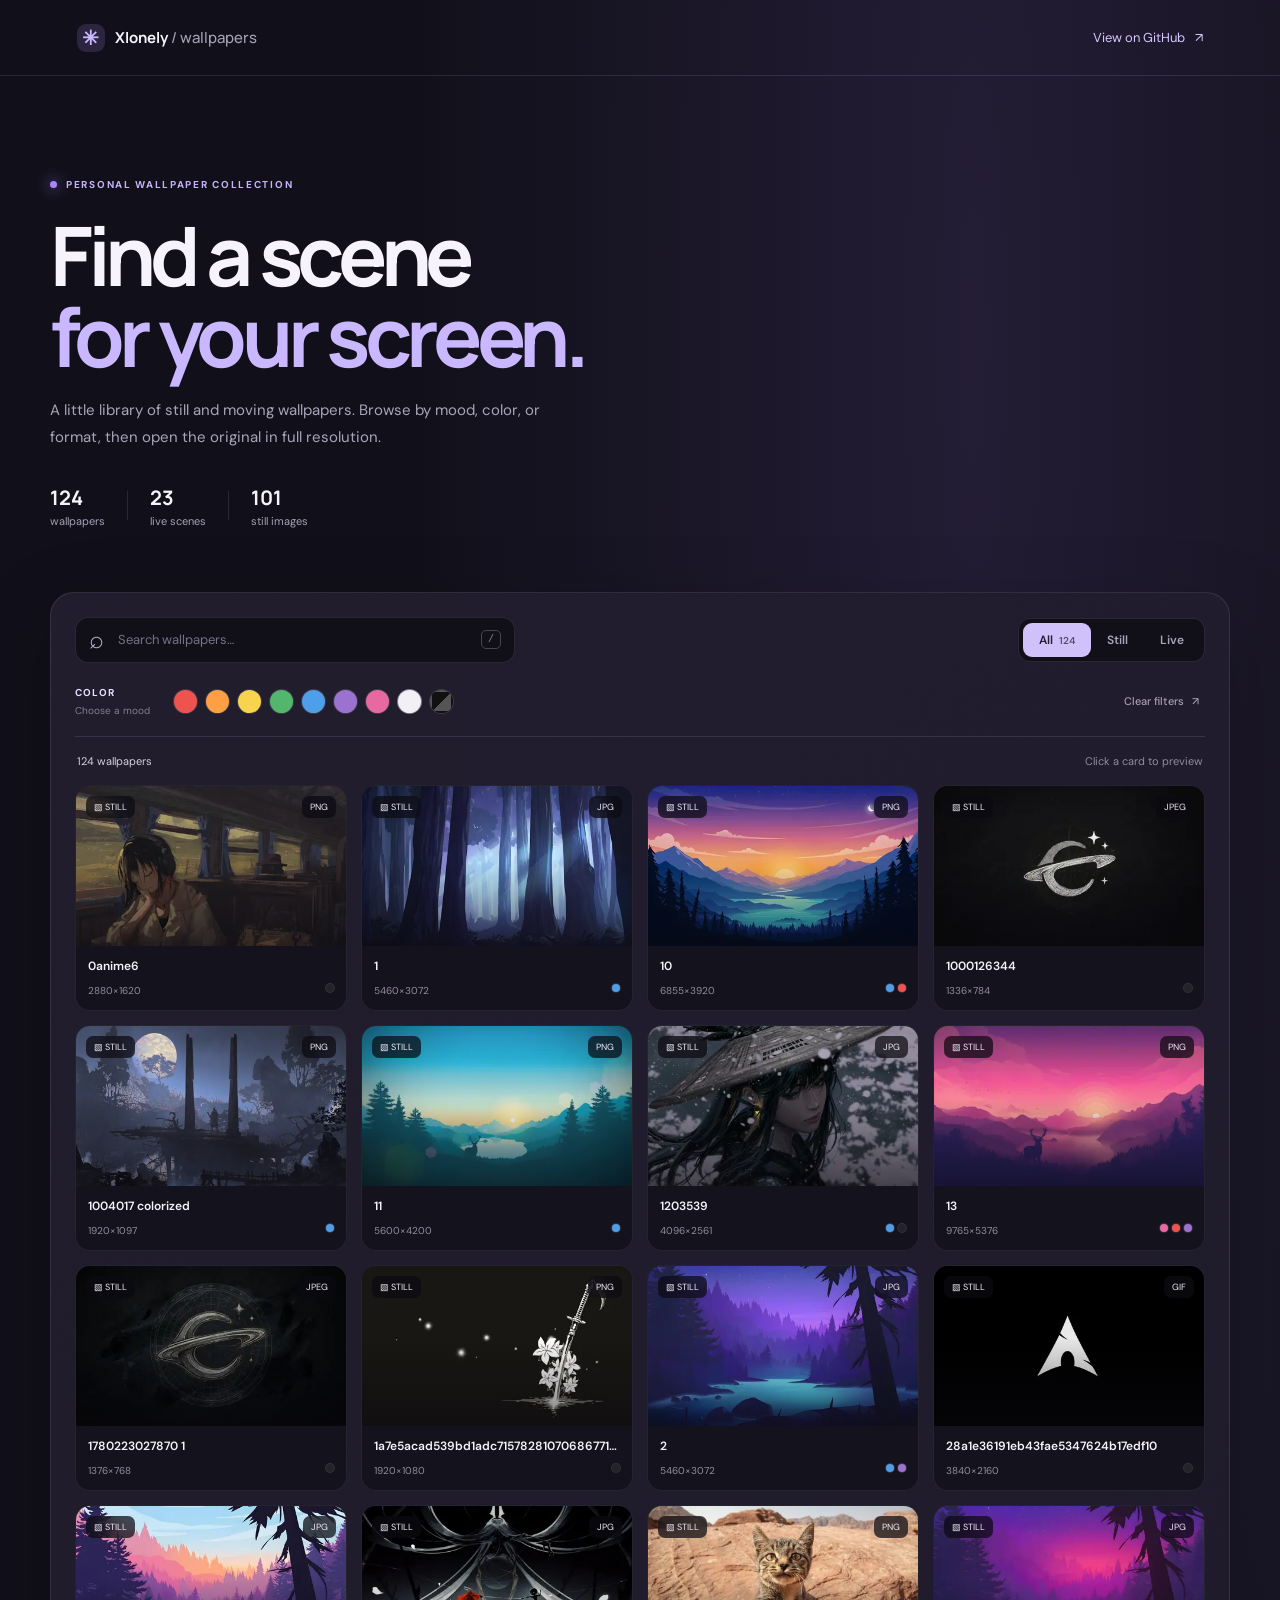
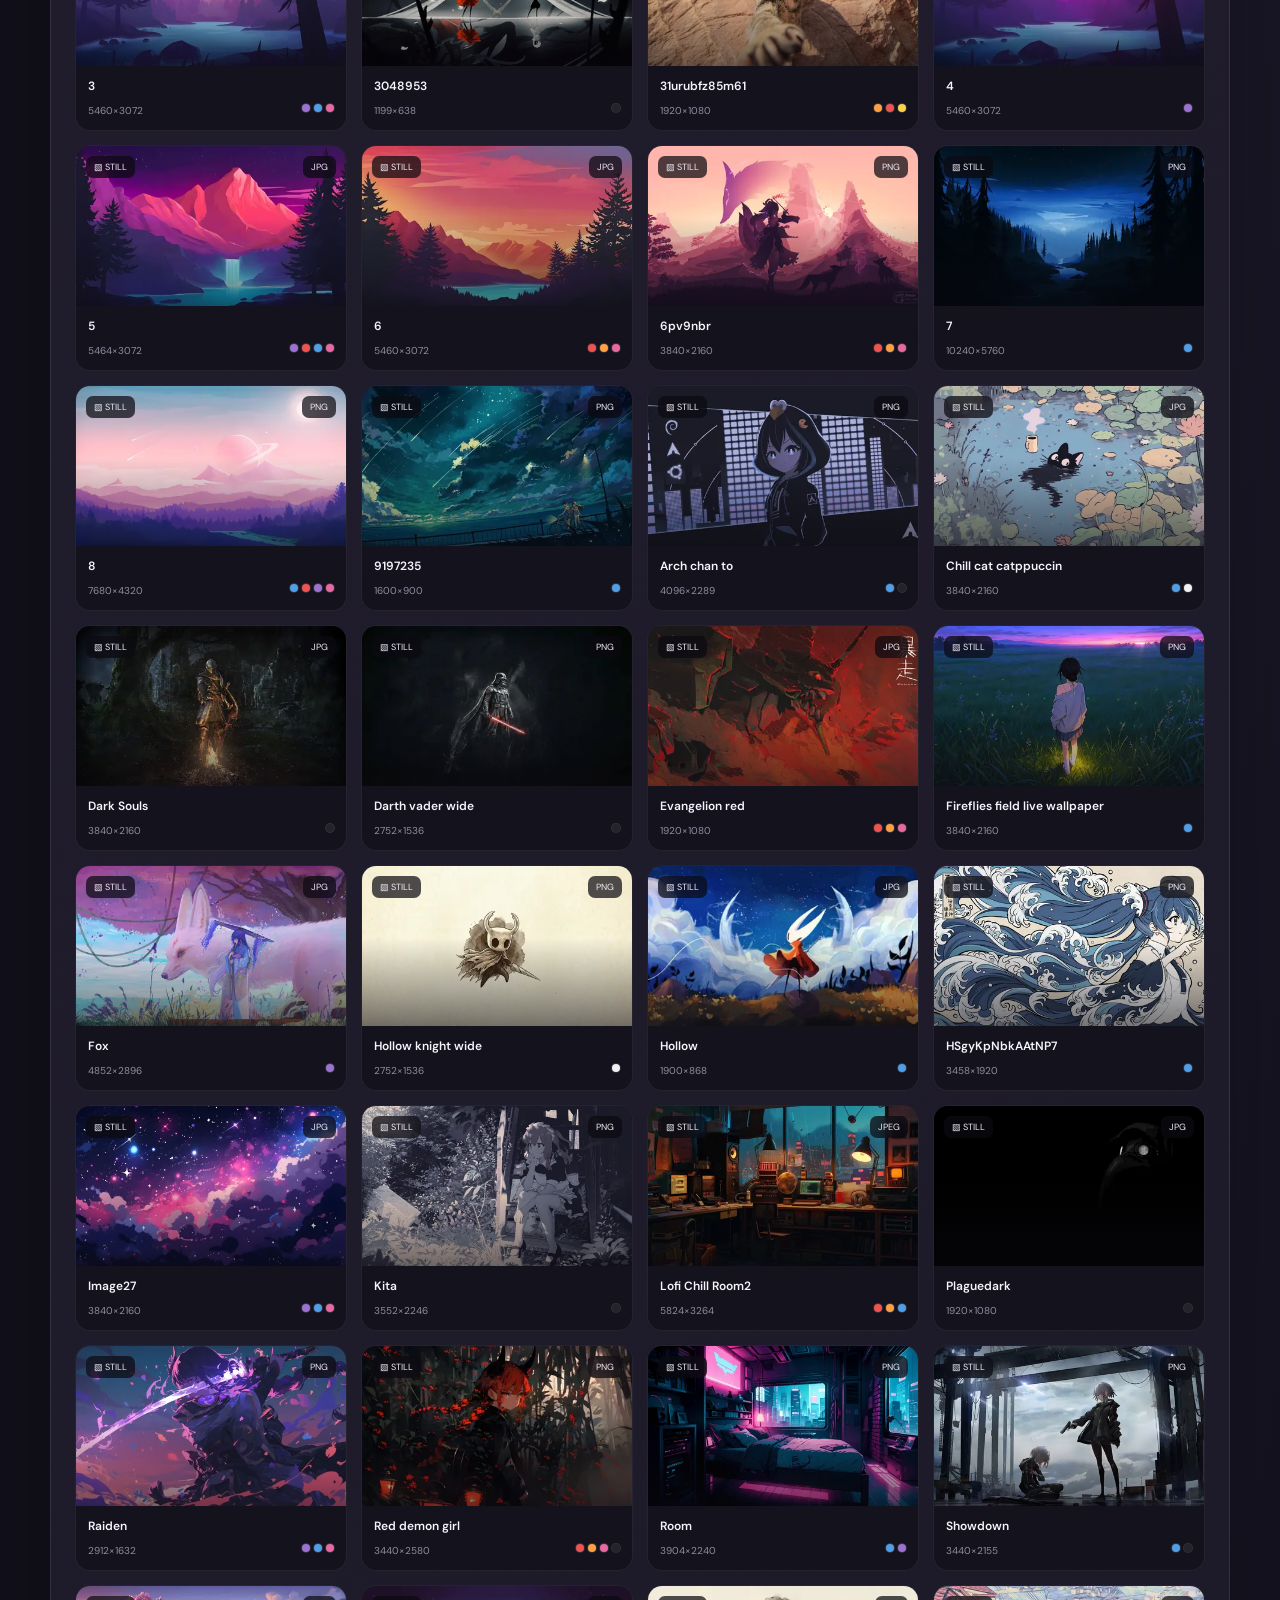
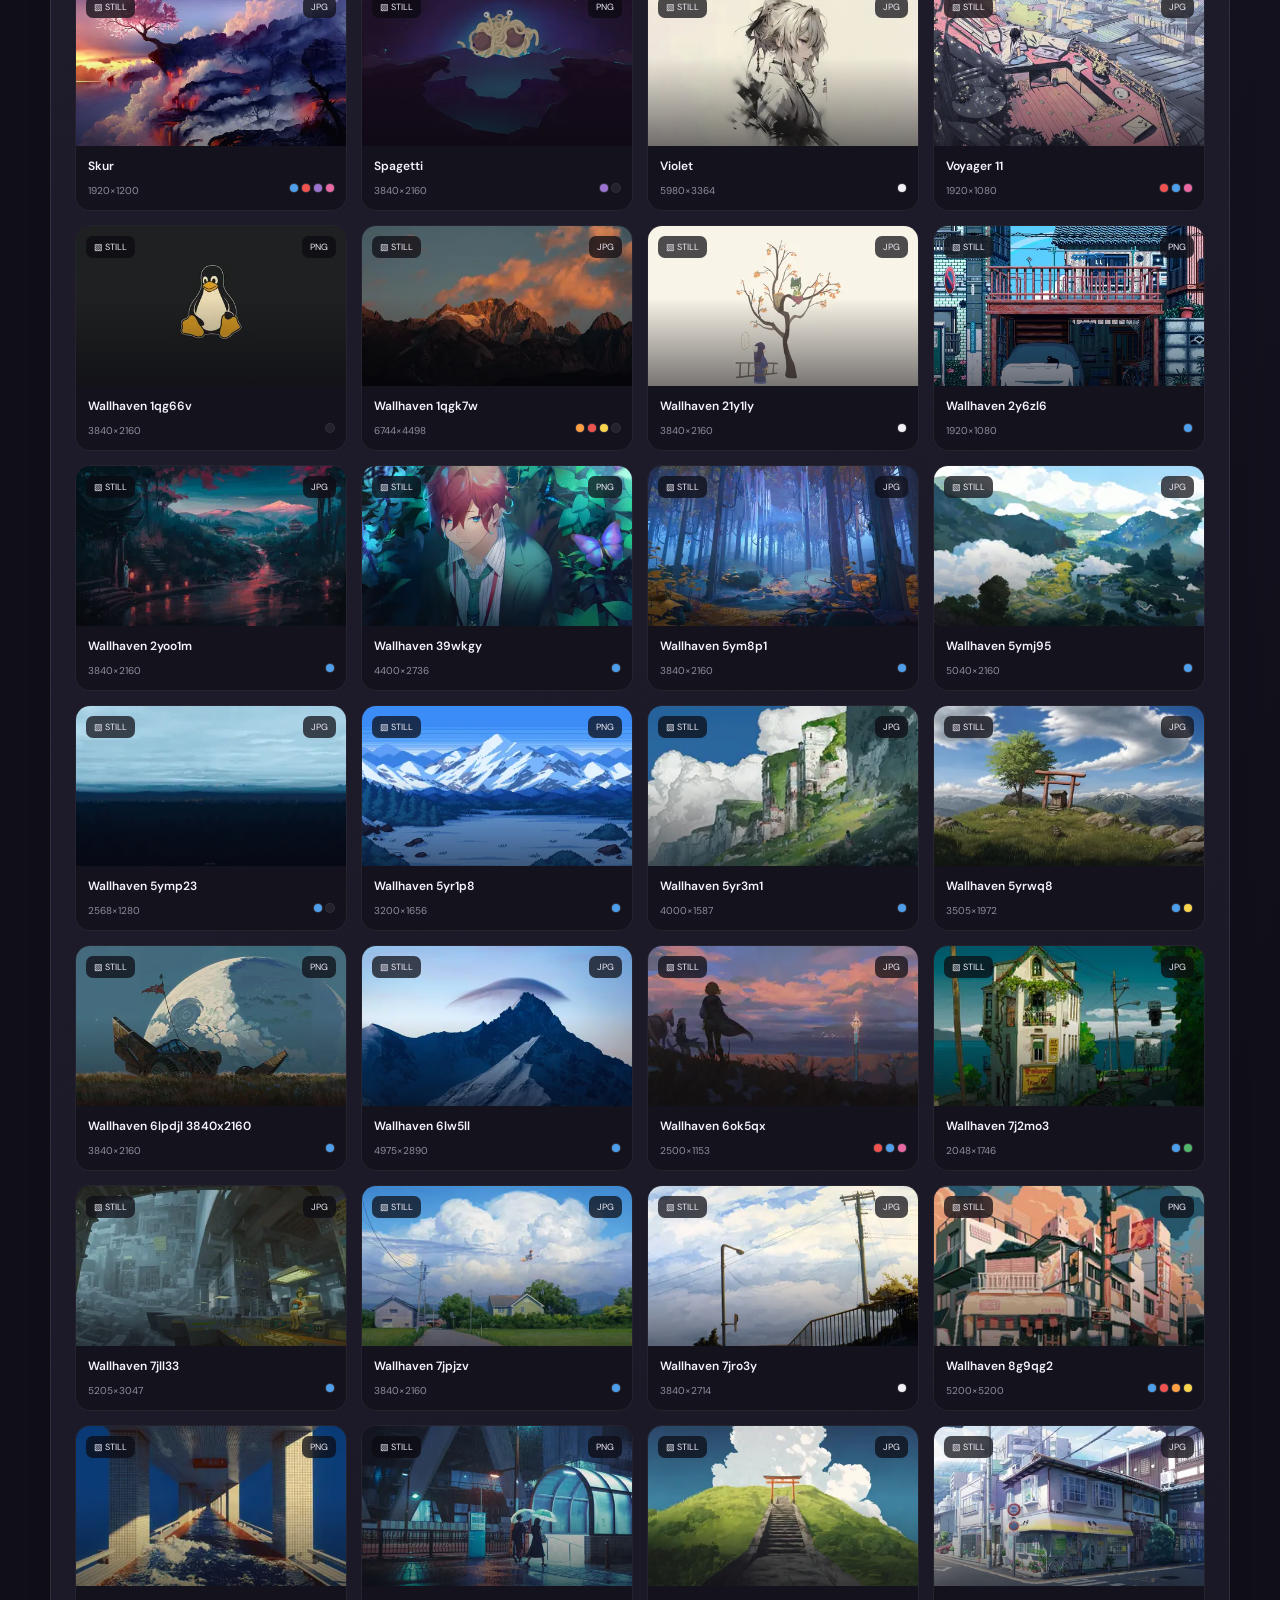
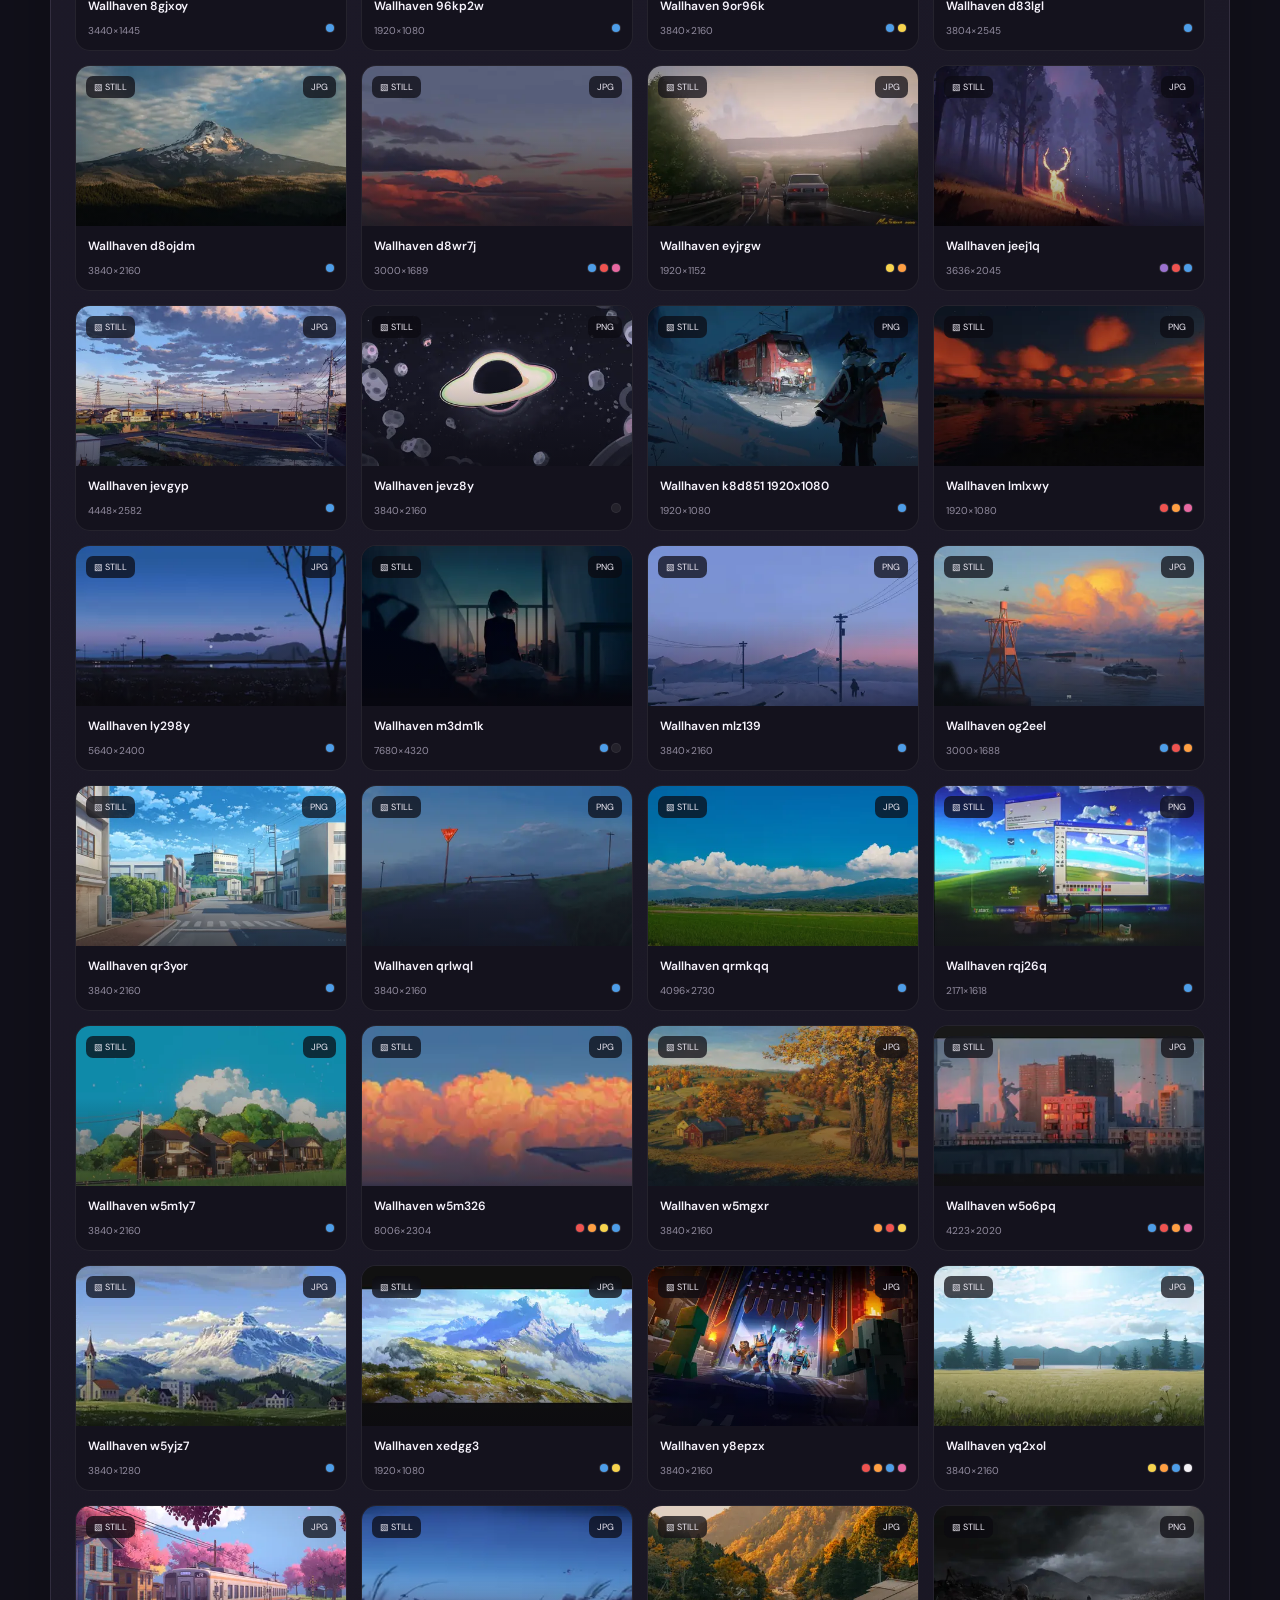
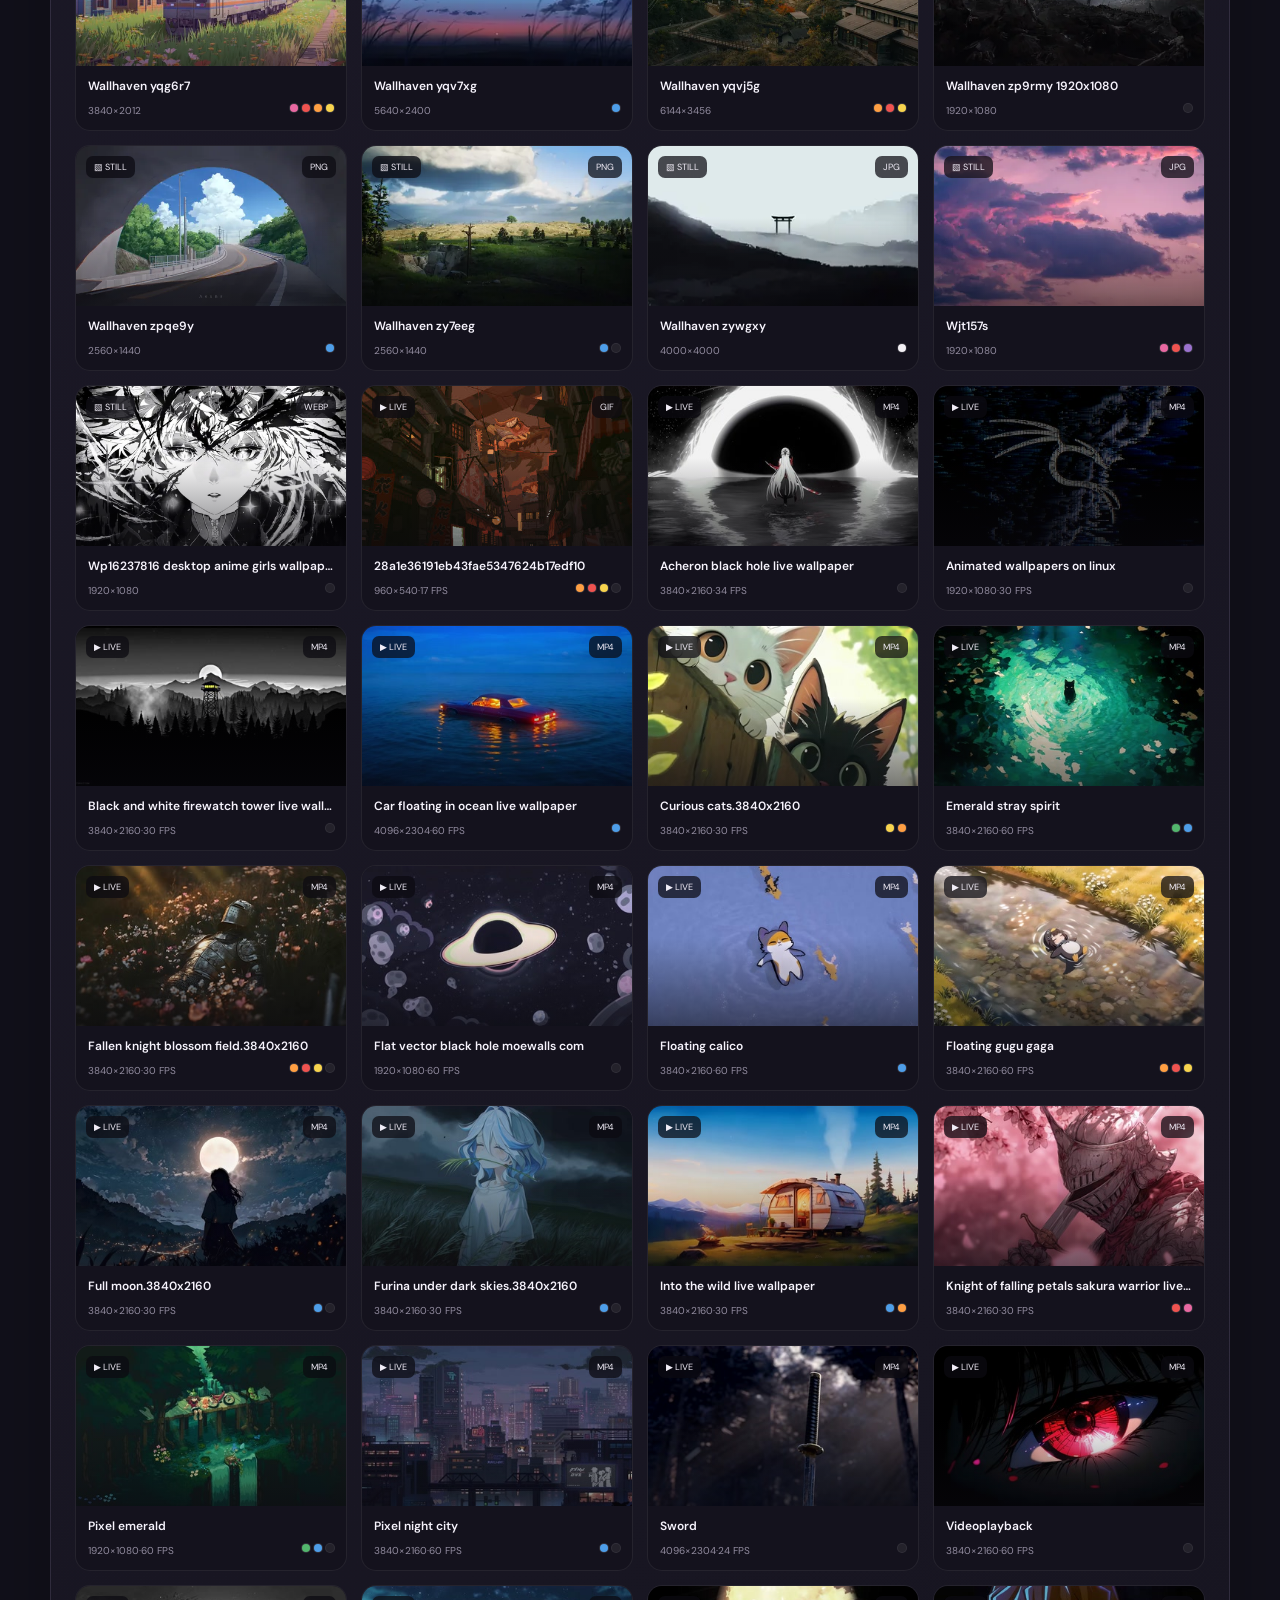
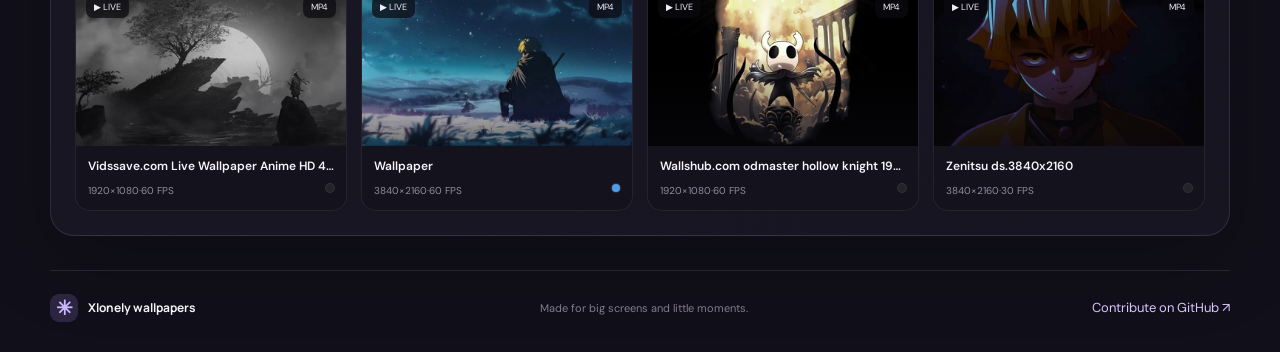
==== index.html @ c38d9ca2 "Add wallpaper collection and gallery" ====
<!doctype html>
<html lang="en">
<head>
  <meta charset="utf-8">
  <meta name="viewport" content="width=device-width,initial-scale=1">
  <meta name="theme-color" content="#11101a">
  <meta name="description" content="A curated collection of still and live wallpapers, browsable by type and color.">
  <title>Wallpapers — Xlonely</title>
  <link rel="icon" href="favicon.svg" type="image/svg+xml">
  <link rel="stylesheet" href="styles.css">
  <script src="app.js" defer></script>
</head>
<body>
  <header class="topbar">
    <a class="brand" href="#top" aria-label="Xlonely wallpapers home"><span class="brand-mark">✳</span><span>Xlonely<span class="brand-muted"> / wallpapers</span></span></a>
    <a class="github-link" href="https://github.com/LonelyOmen/xlonely-wallpapers" target="_blank" rel="noreferrer">View on GitHub <span aria-hidden="true">↗</span></a>
  </header>
  <main id="top">
    <section class="hero">
      <p class="eyebrow"><span class="eyebrow-dot"></span> PERSONAL WALLPAPER COLLECTION</p>
      <h1>Find a scene<br><span>for your screen.</span></h1>
      <p class="hero-copy">A little library of still and moving wallpapers. Browse by mood, color, or format, then open the original in full resolution.</p>
      <div class="hero-stats"><div><strong id="total-count">—</strong><span>wallpapers</span></div><i></i><div><strong id="live-count">—</strong><span>live scenes</span></div><i></i><div><strong id="still-count">—</strong><span>still images</span></div></div>
    </section>
    <section class="library" aria-label="Wallpaper library">
      <div class="toolbar">
        <label class="searchbox"><span aria-hidden="true">⌕</span><input id="search" type="search" placeholder="Search wallpapers…" autocomplete="off"><kbd>/</kbd></label>
        <div class="type-tabs" role="group" aria-label="Wallpaper type">
          <button class="type-tab active" data-kind="all">All <span id="all-tab-count"></span></button><button class="type-tab" data-kind="still">Still</button><button class="type-tab" data-kind="live">Live</button>
        </div>
      </div>
      <div class="filterbar"><div class="filter-title">COLOR <span>Choose a mood</span></div><div class="color-filters" id="color-filters" role="group" aria-label="Filter by color"></div><button class="clear-filter" id="clear-filters">Clear filters <span>↗</span></button></div>
      <div class="results-line"><span id="results-count">Loading collection…</span><span>Click a card to preview</span></div>
      <div class="grid" id="wallpaper-grid" aria-live="polite"></div>
      <div class="empty hidden" id="empty-state"><div class="empty-icon">⌕</div><h2>No wallpapers found</h2><p>Try another search or clear your filters.</p><button id="empty-clear">Reset filters</button></div>
    </section>
  </main>
  <footer><a class="brand footer-brand" href="#top"><span class="brand-mark">✳</span> Xlonely wallpapers</a><span>Made for big screens and little moments.</span><a href="https://github.com/LonelyOmen/xlonely-wallpapers" target="_blank" rel="noreferrer">Contribute on GitHub ↗</a></footer>
  <dialog id="viewer" aria-label="Wallpaper preview"><button class="viewer-close" id="viewer-close" aria-label="Close preview">×</button><div class="viewer-media" id="viewer-media"></div><div class="viewer-info"><div><span class="viewer-kind" id="viewer-kind"></span><h2 id="viewer-name"></h2><p id="viewer-meta"></p></div><a class="download-button" id="download-link" href="#" download>Download original <span>↓</span></a></div></dialog>
</body>
</html>
---- styles.css ----
@import url('https://fonts.googleapis.com/css2?family=DM+Sans:wght@400;500;600;700&family=Manrope:wght@400;500;600;700;800&display=swap');
:root{color-scheme:dark;--bg:#11101a;--panel:#191723;--panel-2:#201d2c;--text:#f6f3fc;--muted:#a6a0b4;--line:rgba(218,204,255,.12);--accent:#c9b7ff;--accent-dark:#28213a;--radius:20px}*{box-sizing:border-box}html{scroll-behavior:smooth}body{margin:0;background:radial-gradient(ellipse at 76% 4%,rgba(125,92,185,.17),transparent 35rem),var(--bg);color:var(--text);font-family:'DM Sans',sans-serif;min-height:100vh}.topbar{height:76px;padding:0 clamp(22px,6vw,96px);border-bottom:1px solid var(--line);display:flex;align-items:center;justify-content:space-between}.brand{display:flex;align-items:center;gap:10px;color:var(--text);text-decoration:none;font-family:Manrope,sans-serif;font-weight:700;font-size:15px}.brand-mark{display:grid;place-items:center;width:28px;height:28px;border-radius:9px;background:#2c2540;color:var(--accent);font-size:20px}.brand-muted{color:var(--muted);font-weight:500}.github-link,footer>a:last-child{color:#d7c8ff;text-decoration:none;font-size:13px}.github-link span{padding-left:7px}main{width:min(1180px,calc(100% - 44px));margin:auto}.hero{padding:92px 0 64px;max-width:670px}.eyebrow{font-size:10px;letter-spacing:.17em;color:#c7b4fa;font-weight:700;display:flex;align-items:center;gap:9px}.eyebrow-dot{width:7px;height:7px;border-radius:50%;background:#a986ff;box-shadow:0 0 14px #a986ff}.hero h1{font-family:Manrope,sans-serif;font-size:clamp(48px,8vw,82px);letter-spacing:-.065em;line-height:.99;margin:24px 0 20px;font-weight:700}.hero h1 span{color:#c9b7ff}.hero-copy{max-width:490px;color:#aaa4b8;line-height:1.75;font-size:15px}.hero-stats{display:flex;align-items:center;gap:22px;margin-top:34px}.hero-stats div{display:flex;flex-direction:column;gap:3px}.hero-stats strong{font-family:Manrope,sans-serif;font-size:20px}.hero-stats span{color:var(--muted);font-size:11px}.hero-stats i{height:29px;width:1px;background:var(--line)}.library{border:1px solid var(--line);background:linear-gradient(145deg,rgba(34,30,47,.97),rgba(24,22,33,.96));border-radius:24px;padding:24px;box-shadow:0 24px 80px rgba(0,0,0,.22)}.toolbar{display:flex;gap:14px;align-items:center;justify-content:space-between}.searchbox{height:46px;display:flex;align-items:center;gap:12px;background:#111019;border:1px solid var(--line);border-radius:13px;padding:0 13px;flex:1;max-width:440px;color:#b9b2c7}.searchbox>span{font-size:25px;line-height:1}.searchbox input{font:inherit;color:var(--text);background:transparent;border:0;outline:0;width:100%;font-size:13px}.searchbox input::placeholder{color:#777184}.searchbox kbd{font-size:10px;color:#8b8498;border:1px solid #494354;padding:3px 6px;border-radius:5px}.type-tabs{display:flex;background:#111019;border:1px solid var(--line);border-radius:12px;padding:4px}.type-tab{border:0;background:transparent;color:#aaa4b8;padding:9px 16px;border-radius:9px;font:600 12px 'DM Sans';cursor:pointer}.type-tab.active{background:#d0c1fa;color:#241d32}.type-tab span{font-size:10px;opacity:.7;margin-left:3px}.filterbar{display:flex;align-items:center;gap:24px;padding:23px 0 19px;border-bottom:1px solid var(--line)}.filter-title{font-size:10px;letter-spacing:.12em;color:#e6dfff;font-weight:700;white-space:nowrap}.filter-title span{display:block;margin-top:5px;color:#837d90;font-size:10px;font-weight:400;letter-spacing:0}.color-filters{display:flex;gap:9px;align-items:center;flex-wrap:wrap}.color-filter{width:23px;height:23px;border:2px solid transparent;border-radius:50%;cursor:pointer;position:relative;box-shadow:0 0 0 1px rgba(255,255,255,.13);transition:.16s}.color-filter:hover{transform:scale(1.12)}.color-filter.active{outline:2px solid #e9e0ff;outline-offset:3px}.color-filter[data-color=white]{box-shadow:0 0 0 1px #80798c}.color-filter[data-color=black]{background:linear-gradient(135deg,#111 50%,#555 50%)!important}.clear-filter{margin-left:auto;background:transparent;border:0;color:#a59daf;font:500 11px 'DM Sans';cursor:pointer;white-space:nowrap}.clear-filter span{margin-left:5px}.results-line{display:flex;justify-content:space-between;padding:17px 2px;color:#918b9c;font-size:11px}.results-line span:first-child{color:#d6d1df}.grid{display:grid;grid-template-columns:repeat(4,minmax(0,1fr));gap:14px}.card{min-width:0;border-radius:15px;overflow:hidden;background:#14121d;border:1px solid rgba(255,255,255,.07);cursor:pointer;transition:transform .2s,border-color .2s,box-shadow .2s}.card:hover{transform:translateY(-4px);border-color:rgba(201,183,255,.48);box-shadow:0 15px 30px #09080d88}.card-image{height:160px;position:relative;background:#211d2c;overflow:hidden}.card-image img{display:block;width:100%;height:100%;object-fit:cover;transition:transform .4s}.card:hover .card-image img{transform:scale(1.045)}.card-image:after{content:'';position:absolute;inset:45% 0 0;background:linear-gradient(transparent,rgba(9,8,14,.54));pointer-events:none}.badge{position:absolute;top:10px;z-index:1;background:rgba(12,11,17,.72);backdrop-filter:blur(8px);padding:5px 8px;border-radius:7px;font-size:9px;color:#f1edf7}.badge.kind{left:10px}.badge.format{right:10px}.card-info{padding:12px 12px 13px}.card-title{font-size:12px;font-weight:600;white-space:nowrap;overflow:hidden;text-overflow:ellipsis;margin:0 0 10px}.card-meta{display:flex;justify-content:space-between;gap:5px;color:#938da0;font-size:10px}.swatches{display:flex;gap:4px}.swatch{height:8px;width:8px;border-radius:50%;box-shadow:0 0 0 1px #ffffff20}.empty{padding:64px 20px;text-align:center}.empty.hidden{display:none}.empty-icon{font-size:38px;color:#8c7bb3}.empty h2{font:600 19px Manrope;margin:8px}.empty p{font-size:13px;color:var(--muted)}.empty button{margin-top:12px;background:#c9b7ff;border:0;border-radius:10px;padding:10px 15px;color:#211b2d;font-weight:700;cursor:pointer}footer{width:min(1180px,calc(100% - 44px));margin:34px auto 0;padding:23px 0 30px;border-top:1px solid var(--line);display:flex;justify-content:space-between;align-items:center;color:#817b8e;font-size:11px}.footer-brand{font-size:12px}dialog{width:min(1040px,calc(100% - 28px));max-width:none;max-height:calc(100dvh - 36px);padding:0;background:#17151f;color:var(--text);border:1px solid #a894d833;border-radius:20px;box-shadow:0 28px 100px #000b;overflow:hidden}dialog::backdrop{background:#09080dbb;backdrop-filter:blur(9px)}.viewer-close{position:absolute;right:14px;top:14px;z-index:2;width:38px;height:38px;border:1px solid #ffffff28;background:#121018bb;color:white;border-radius:50%;font-size:24px;cursor:pointer}.viewer-media{background:#0c0b10;display:grid;place-items:center;max-height:70vh;min-height:180px}.viewer-media img,.viewer-media video{display:block;max-width:100%;max-height:70vh;object-fit:contain}.viewer-info{padding:20px 24px;display:flex;align-items:center;justify-content:space-between;gap:16px}.viewer-kind{font-size:9px;letter-spacing:.12em;color:#bda6ff;text-transform:uppercase}.viewer-info h2{margin:5px 0;font:600 19px Manrope}.viewer-info p{margin:0;color:#9c96a8;font-size:12px}.download-button{padding:12px 15px;border-radius:10px;background:#cbbaff;color:#211b2b;text-decoration:none;font-size:12px;font-weight:700;white-space:nowrap}.download-button span{padding-left:9px}@media(max-width:900px){.grid{grid-template-columns:repeat(3,minmax(0,1fr))}.card-image{height:145px}}@media(max-width:650px){main{width:min(100% - 26px,1180px)}.topbar{height:64px;padding:0 16px}.hero{padding:66px 0 45px}.hero-copy{font-size:14px}.library{padding:15px;border-radius:18px}.toolbar{align-items:stretch;flex-direction:column}.searchbox{max-width:none}.type-tabs{align-self:flex-start}.filterbar{gap:13px;align-items:flex-start}.filter-title{padding-top:6px}.color-filters{gap:8px}.color-filter{width:20px;height:20px}.clear-filter{font-size:0;padding:6px 2px}.clear-filter span{font-size:15px}.grid{grid-template-columns:repeat(2,minmax(0,1fr));gap:10px}.card-image{height:125px}.card-info{padding:10px}.results-line span:last-child{display:none}footer{width:calc(100% - 28px);flex-wrap:wrap;gap:13px}.footer-brand{width:100%}.viewer-info{padding:16px;align-items:flex-start;flex-direction:column}.download-button{width:100%;text-align:center}}@media(prefers-reduced-motion:reduce){*,*:before,*:after{scroll-behavior:auto!important;transition:none!important}}
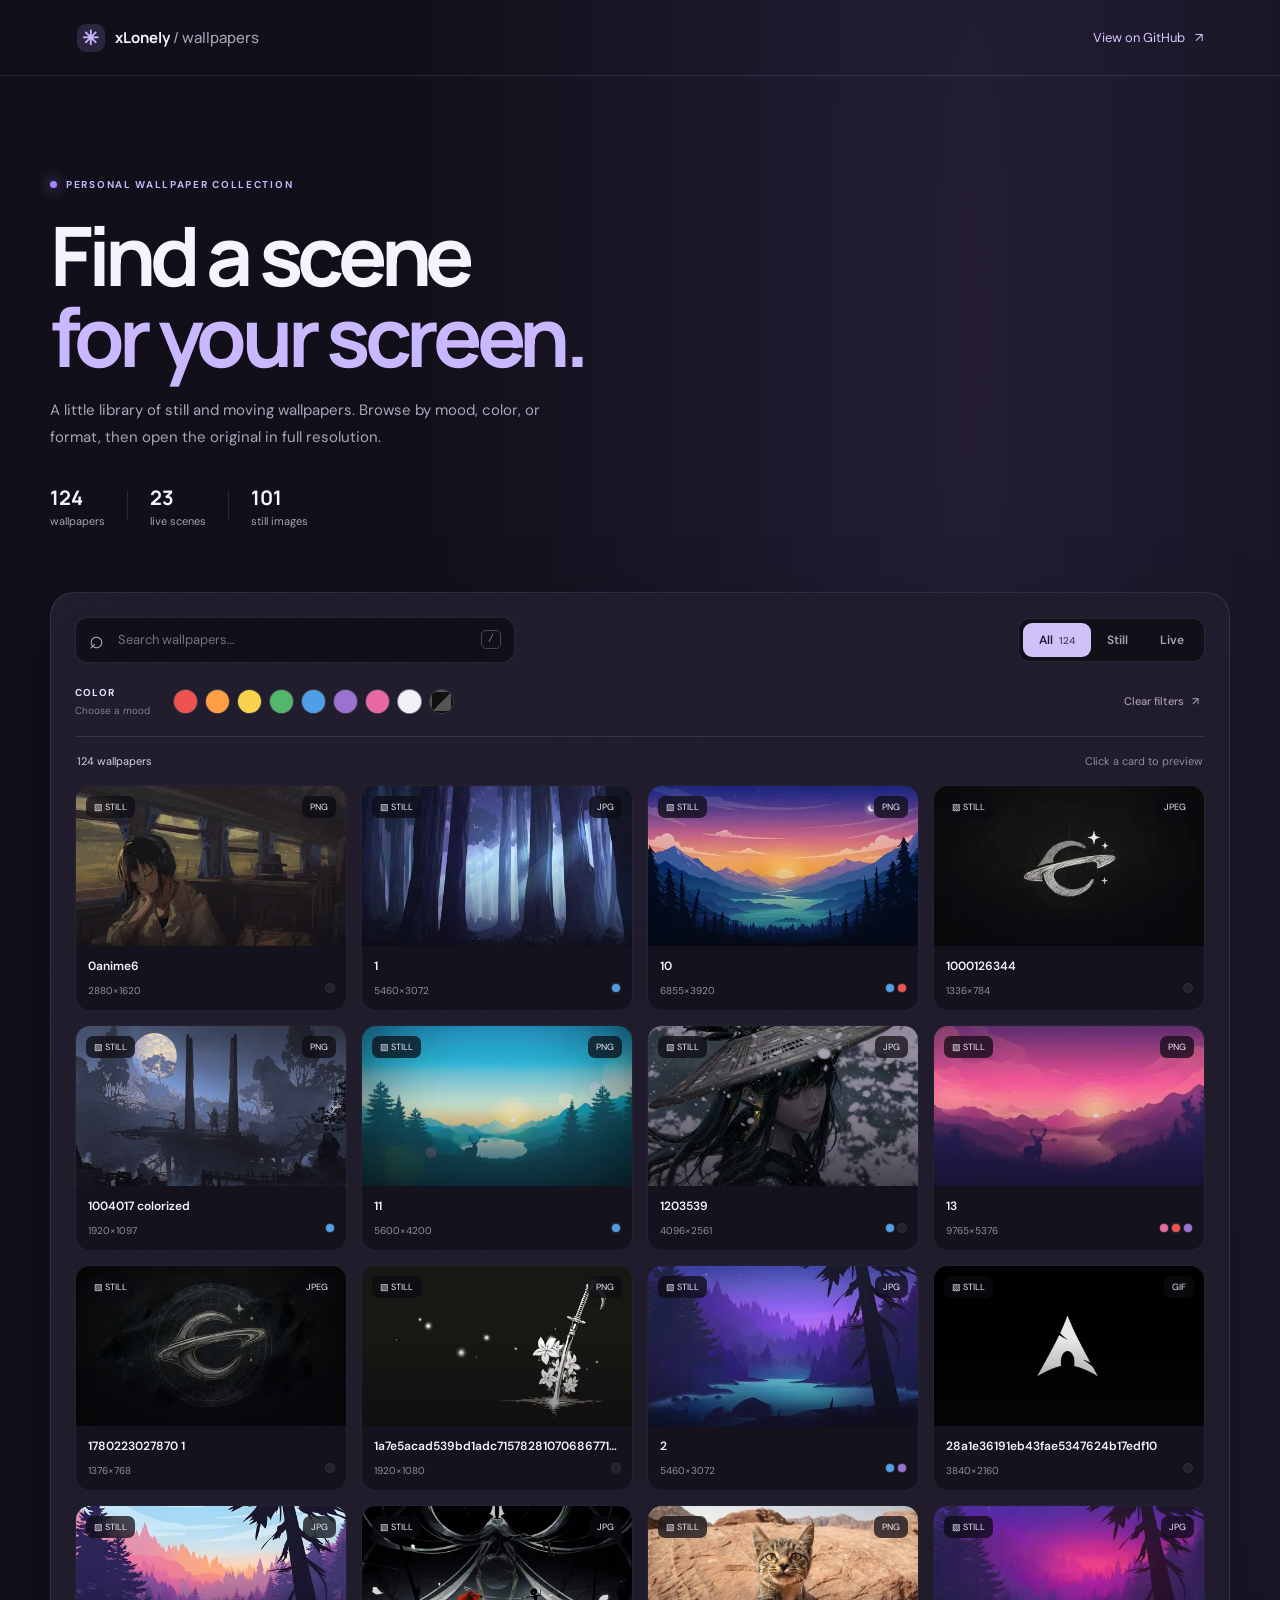
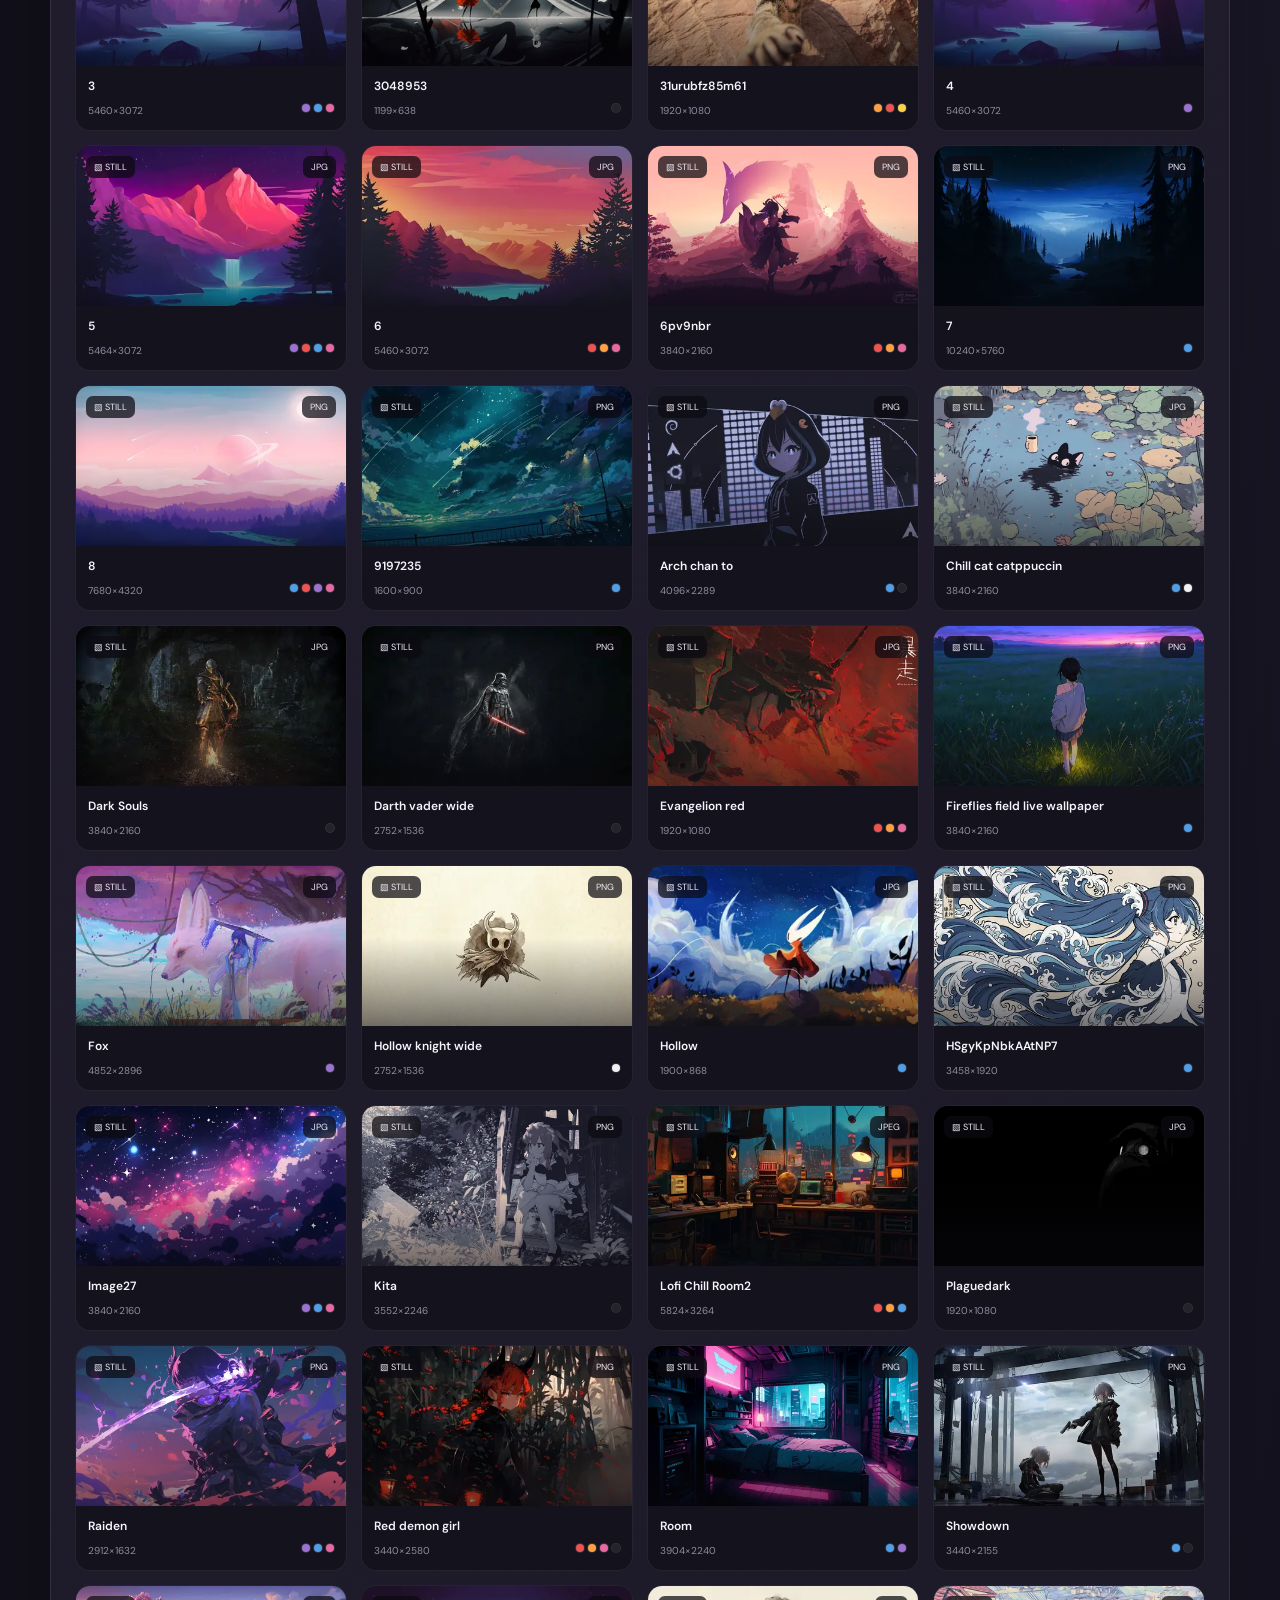
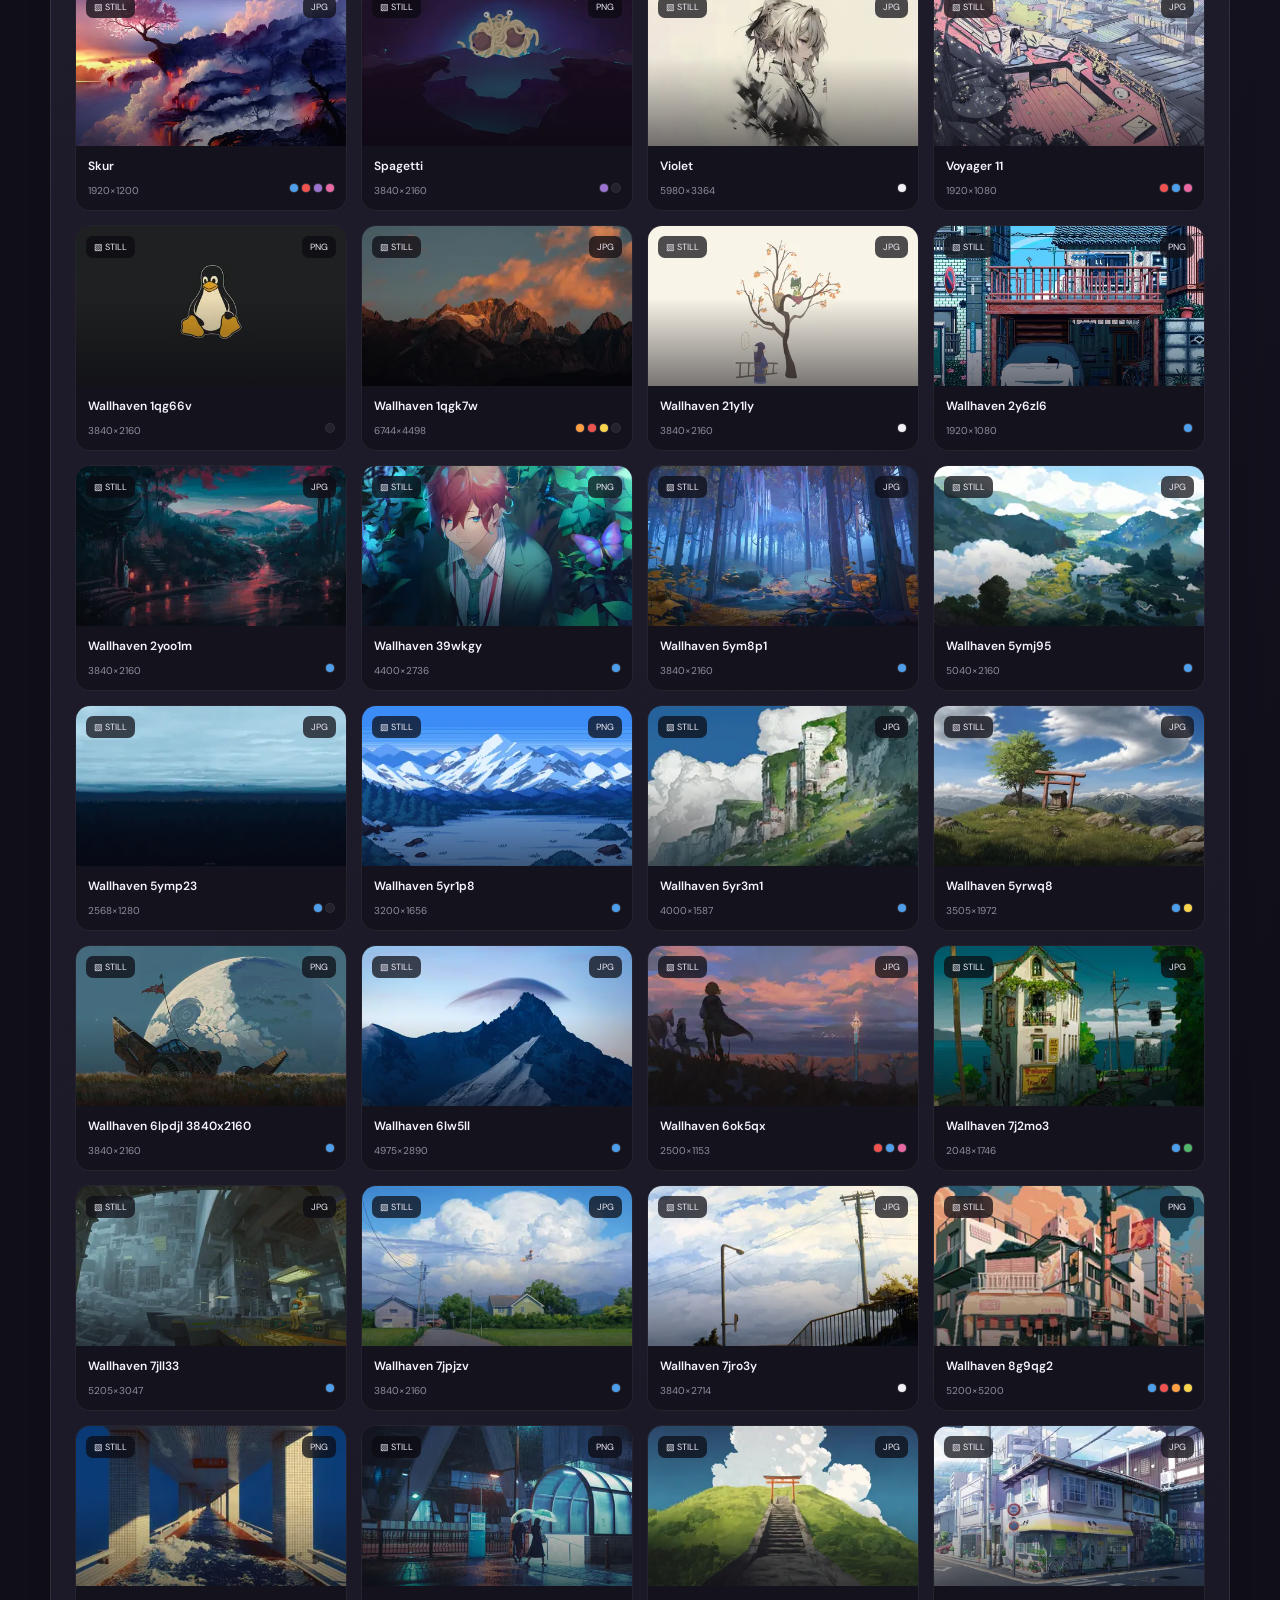
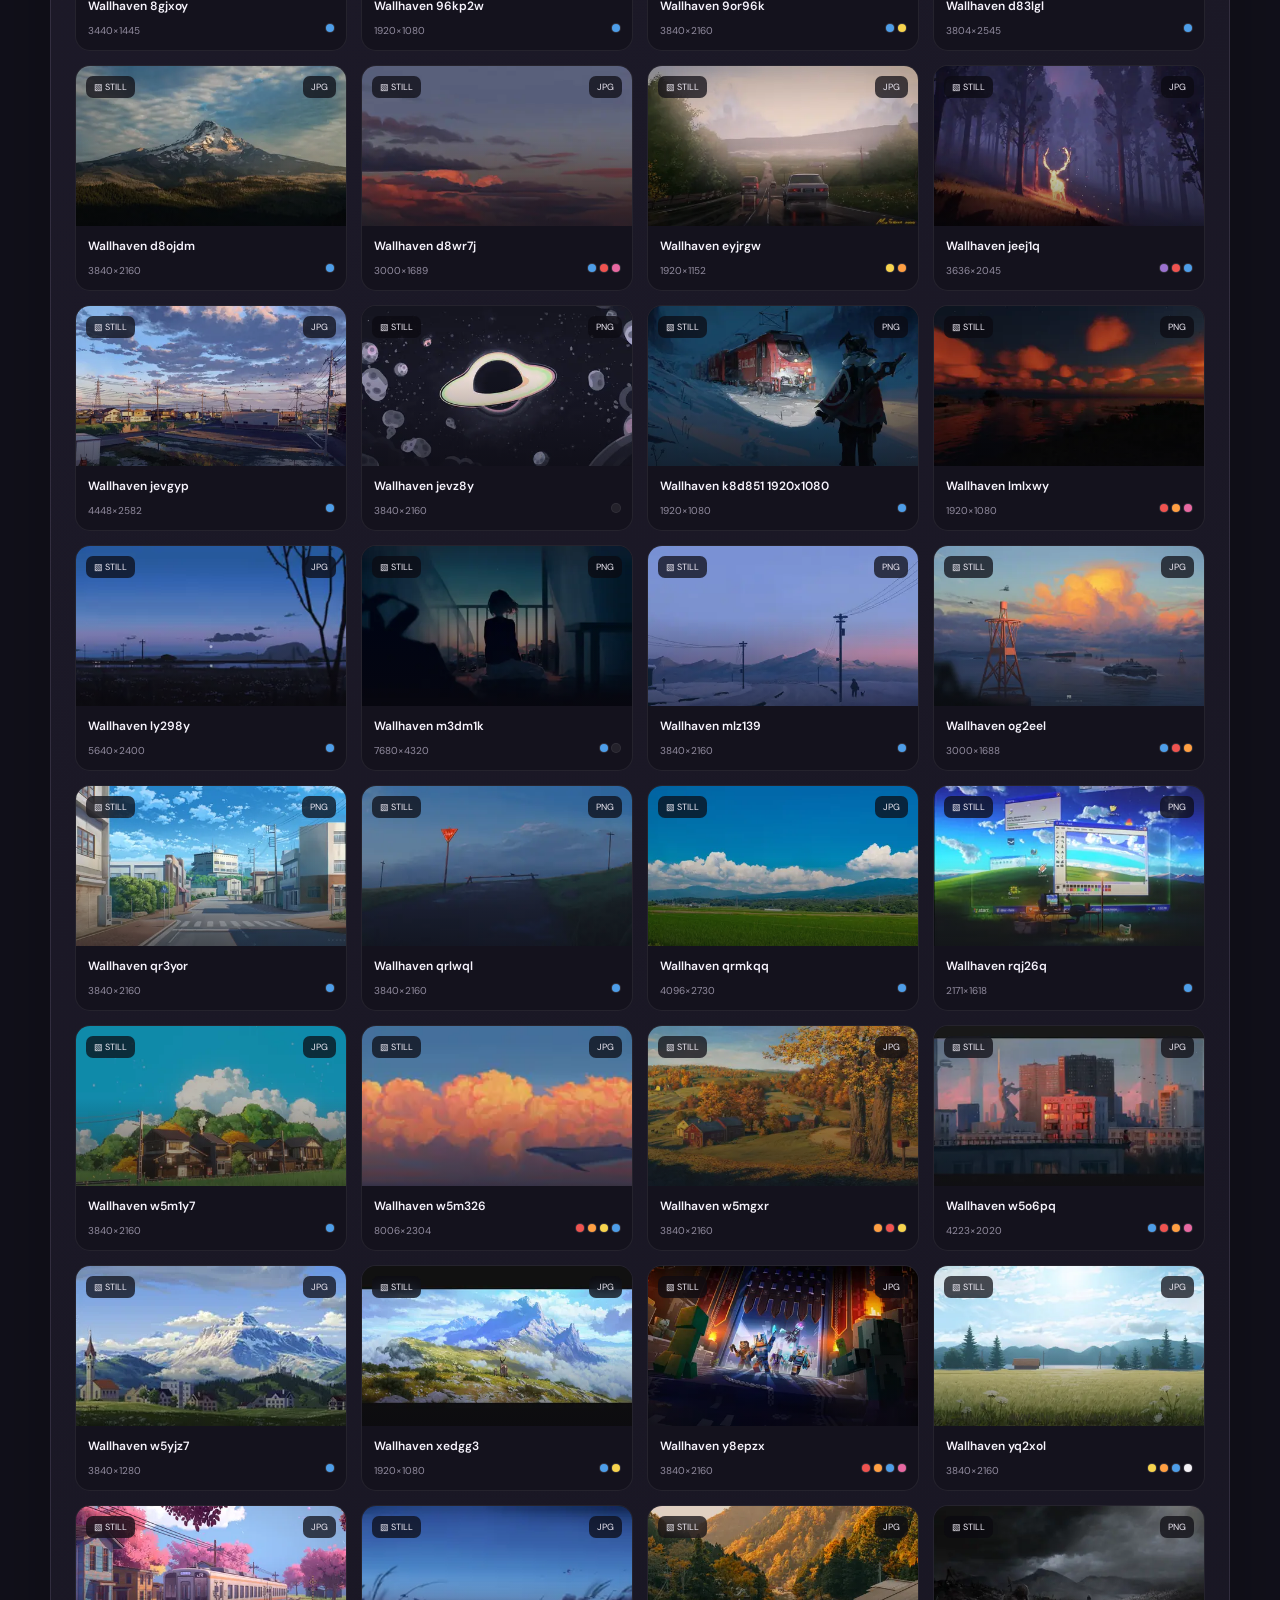
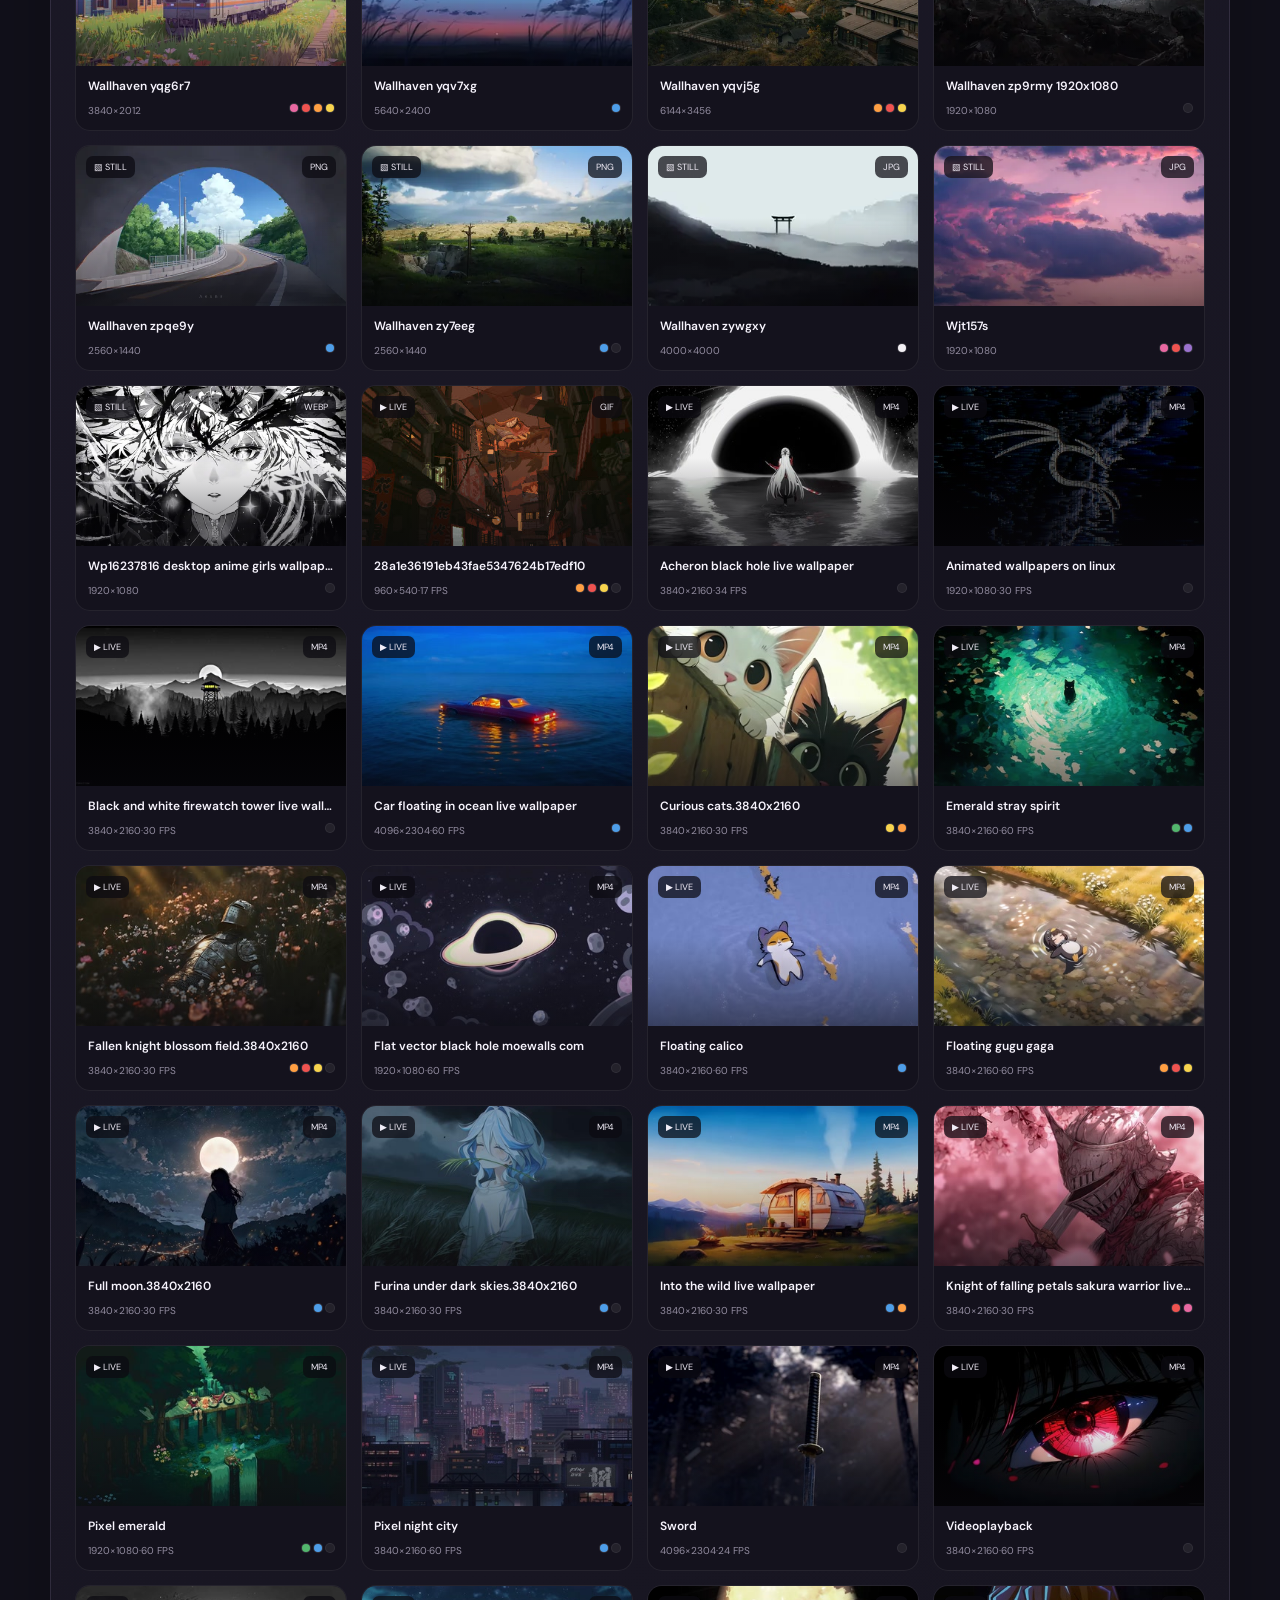
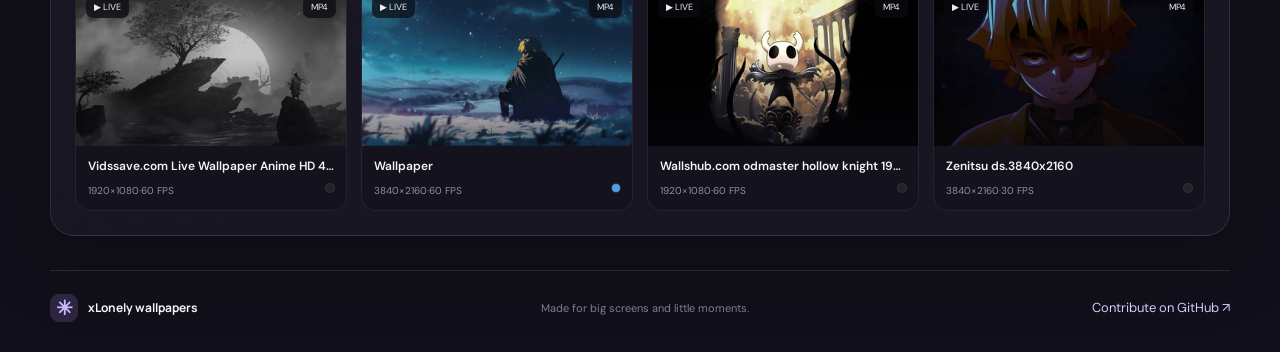
==== commit bd99b582: "Use xLonely branding consistently" ====
--- a/index.html
+++ b/index.html
@@ -5,14 +5,14 @@
   <meta name="viewport" content="width=device-width,initial-scale=1">
   <meta name="theme-color" content="#11101a">
   <meta name="description" content="A curated collection of still and live wallpapers, browsable by type and color.">
-  <title>Wallpapers — Xlonely</title>
+  <title>Wallpapers — xLonely</title>
   <link rel="icon" href="favicon.svg" type="image/svg+xml">
   <link rel="stylesheet" href="styles.css">
   <script src="app.js" defer></script>
 </head>
 <body>
   <header class="topbar">
-    <a class="brand" href="#top" aria-label="Xlonely wallpapers home"><span class="brand-mark">✳</span><span>Xlonely<span class="brand-muted"> / wallpapers</span></span></a>
+    <a class="brand" href="#top" aria-label="xLonely wallpapers home"><span class="brand-mark">✳</span><span>xLonely<span class="brand-muted"> / wallpapers</span></span></a>
     <a class="github-link" href="https://github.com/LonelyOmen/xlonely-wallpapers" target="_blank" rel="noreferrer">View on GitHub <span aria-hidden="true">↗</span></a>
   </header>
   <main id="top">
@@ -35,7 +35,7 @@
       <div class="empty hidden" id="empty-state"><div class="empty-icon">⌕</div><h2>No wallpapers found</h2><p>Try another search or clear your filters.</p><button id="empty-clear">Reset filters</button></div>
     </section>
   </main>
-  <footer><a class="brand footer-brand" href="#top"><span class="brand-mark">✳</span> Xlonely wallpapers</a><span>Made for big screens and little moments.</span><a href="https://github.com/LonelyOmen/xlonely-wallpapers" target="_blank" rel="noreferrer">Contribute on GitHub ↗</a></footer>
-  <dialog id="viewer" aria-label="Wallpaper preview"><button class="viewer-close" id="viewer-close" aria-label="Close preview">×</button><div class="viewer-media" id="viewer-media"></div><div class="viewer-info"><div><span class="viewer-kind" id="viewer-kind"></span><h2 id="viewer-name"></h2><p id="viewer-meta"></p></div><a class="download-button" id="download-link" href="#" download>Download original <span>↓</span></a></div></dialog>
+  <footer><a class="brand footer-brand" href="#top"><span class="brand-mark">✳</span> xLonely wallpapers</a><span>Made for big screens and little moments.</span><a href="https://github.com/LonelyOmen/xlonely-wallpapers" target="_blank" rel="noreferrer">Contribute on GitHub ↗</a></footer>
+  <dialog id="viewer" aria-label="Wallpaper preview"><button class="viewer-close" id="viewer-close" aria-label="Close preview">×</button><div class="viewer-media" id="viewer-media"></div><div class="viewer-info"><div><span class="viewer-kind" id="viewer-kind"></span><h2 id="viewer-name"></h2><p id="viewer-meta"></p></div><a class="download-button" id="download-link" href="#">Download original <span>↗</span></a></div></dialog>
 </body>
 </html>
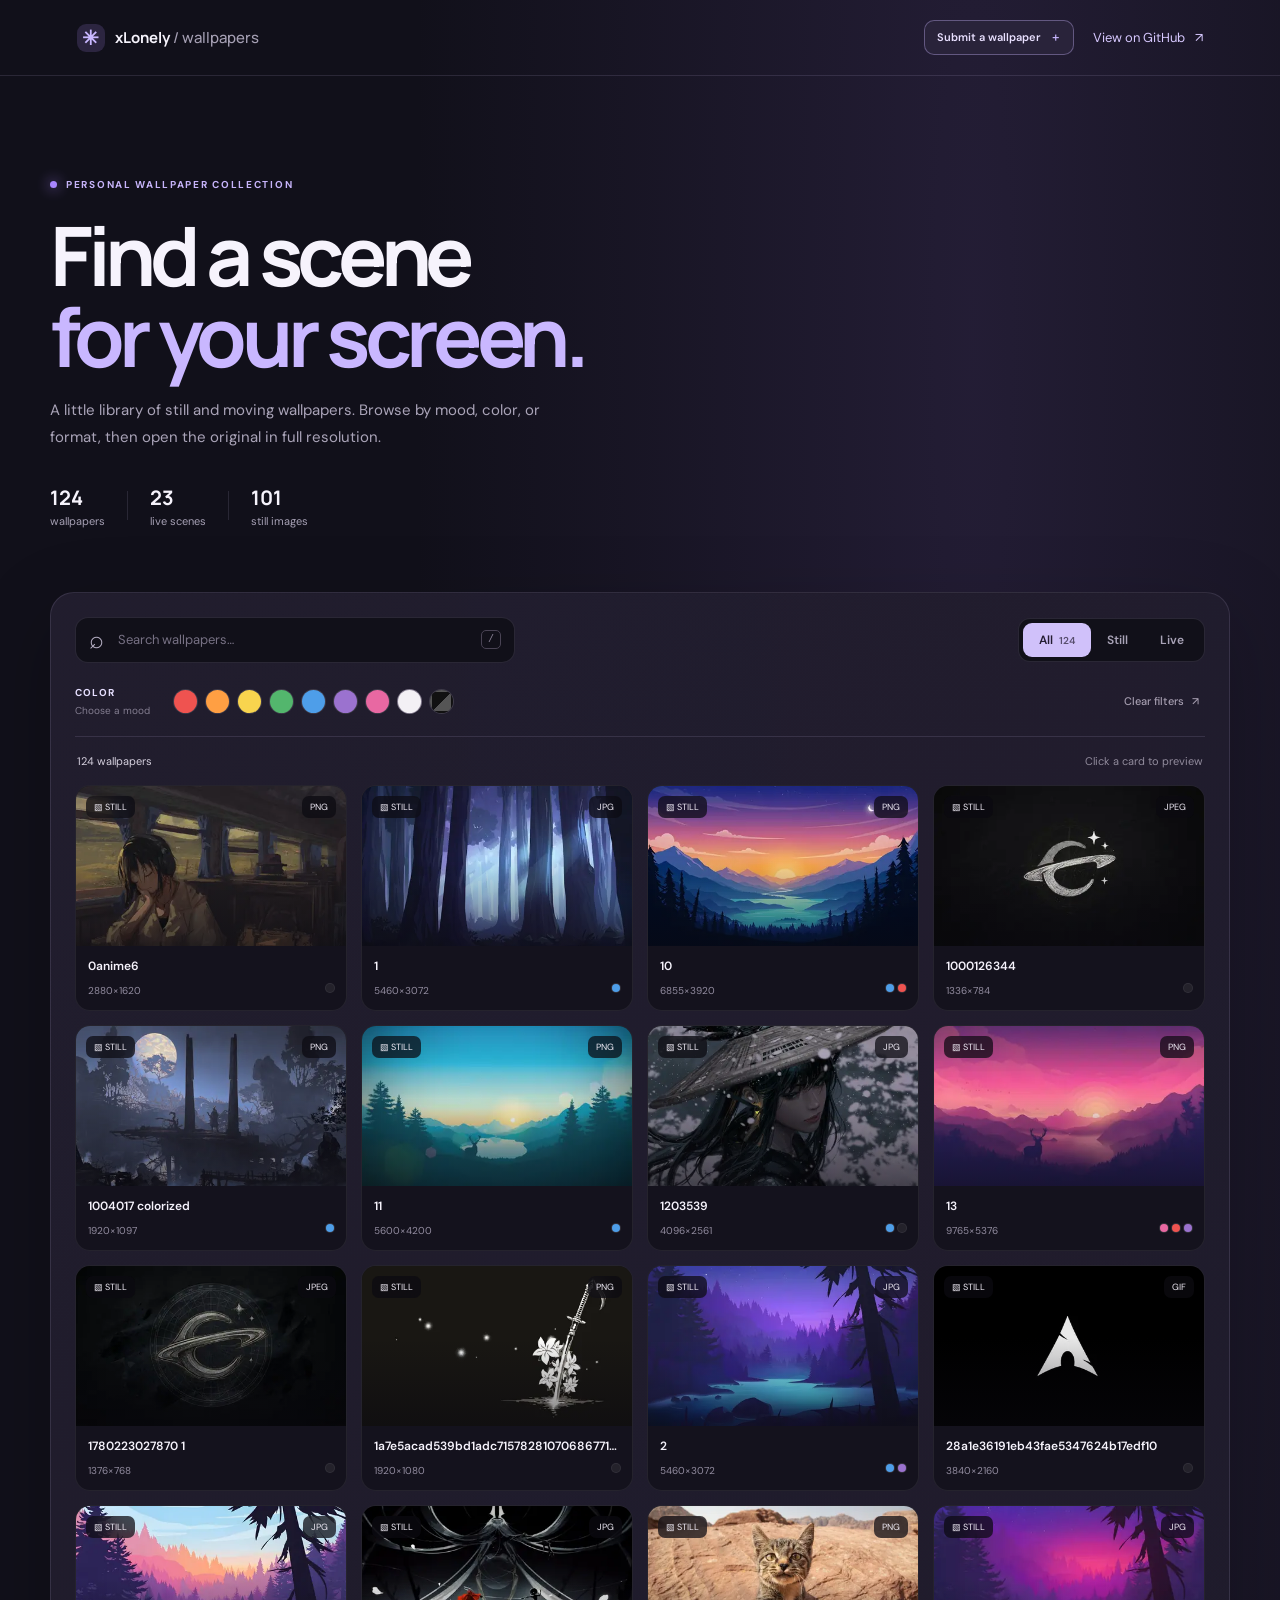
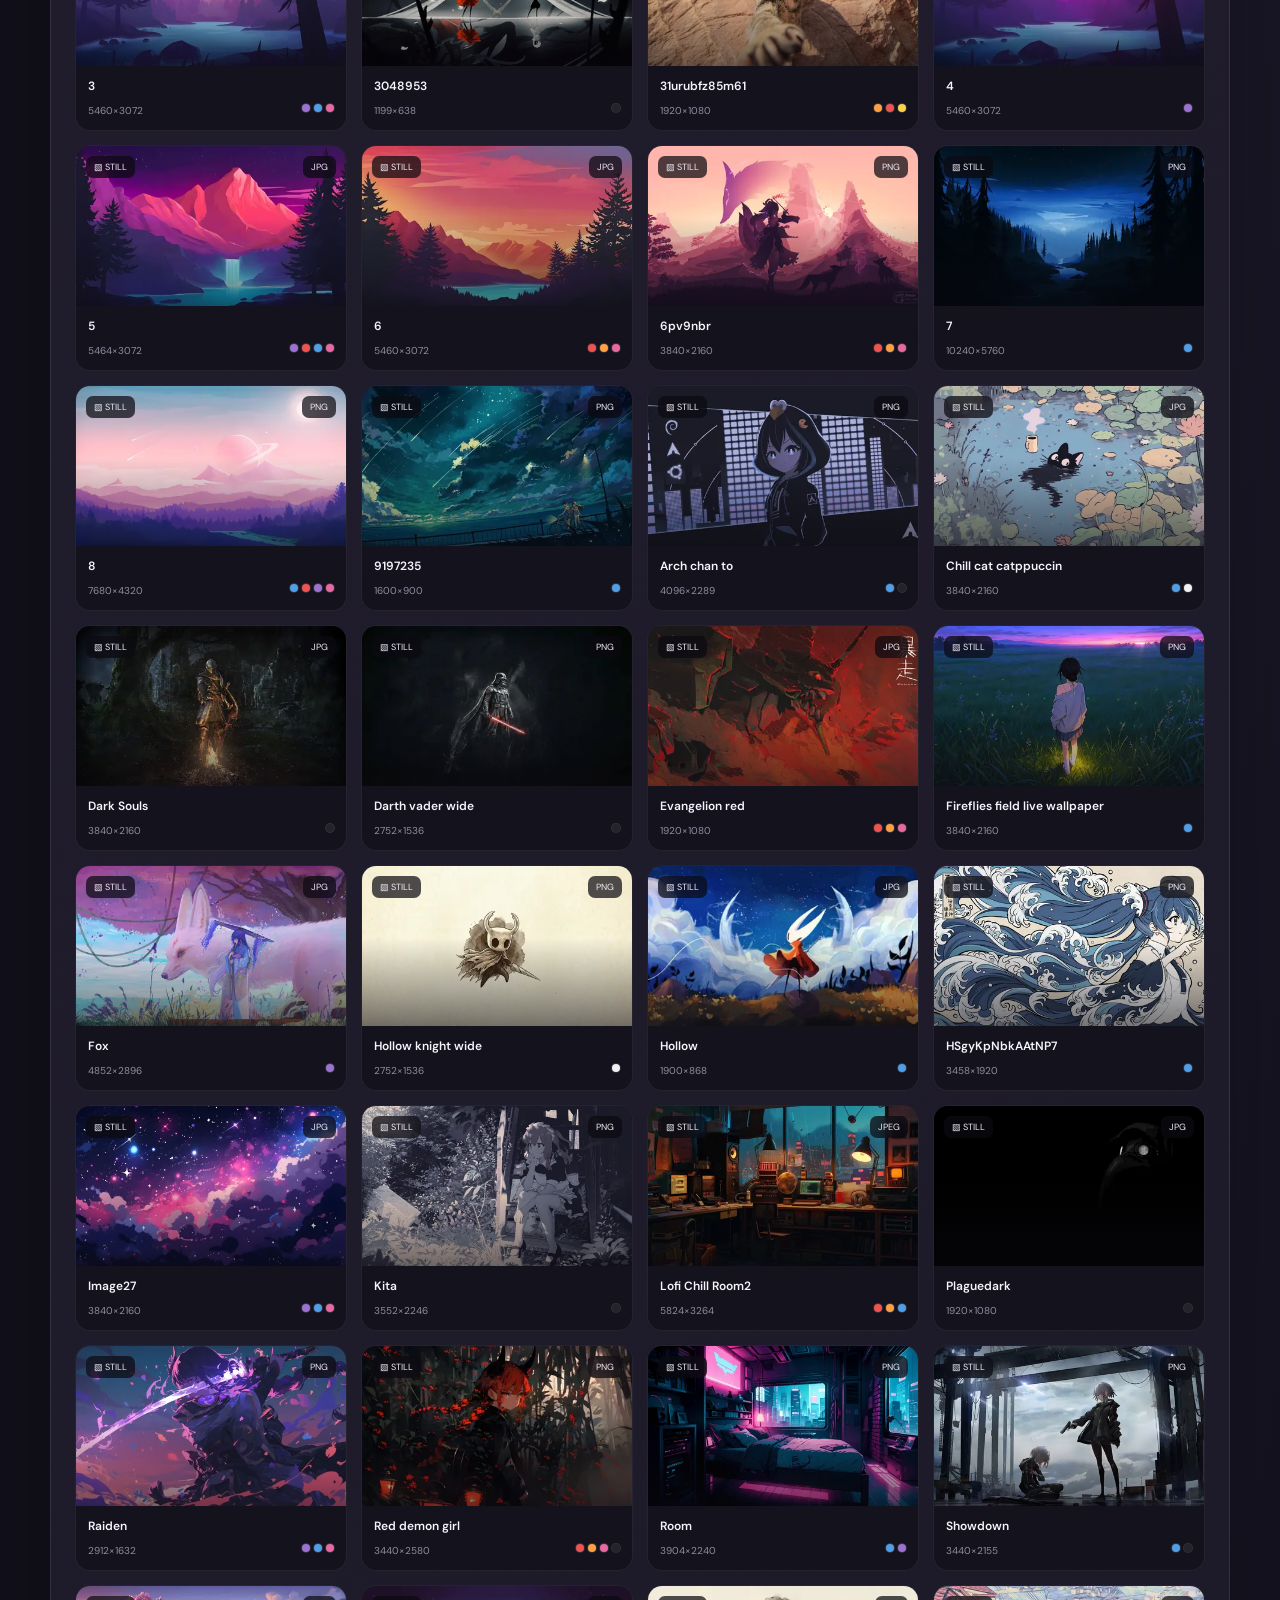
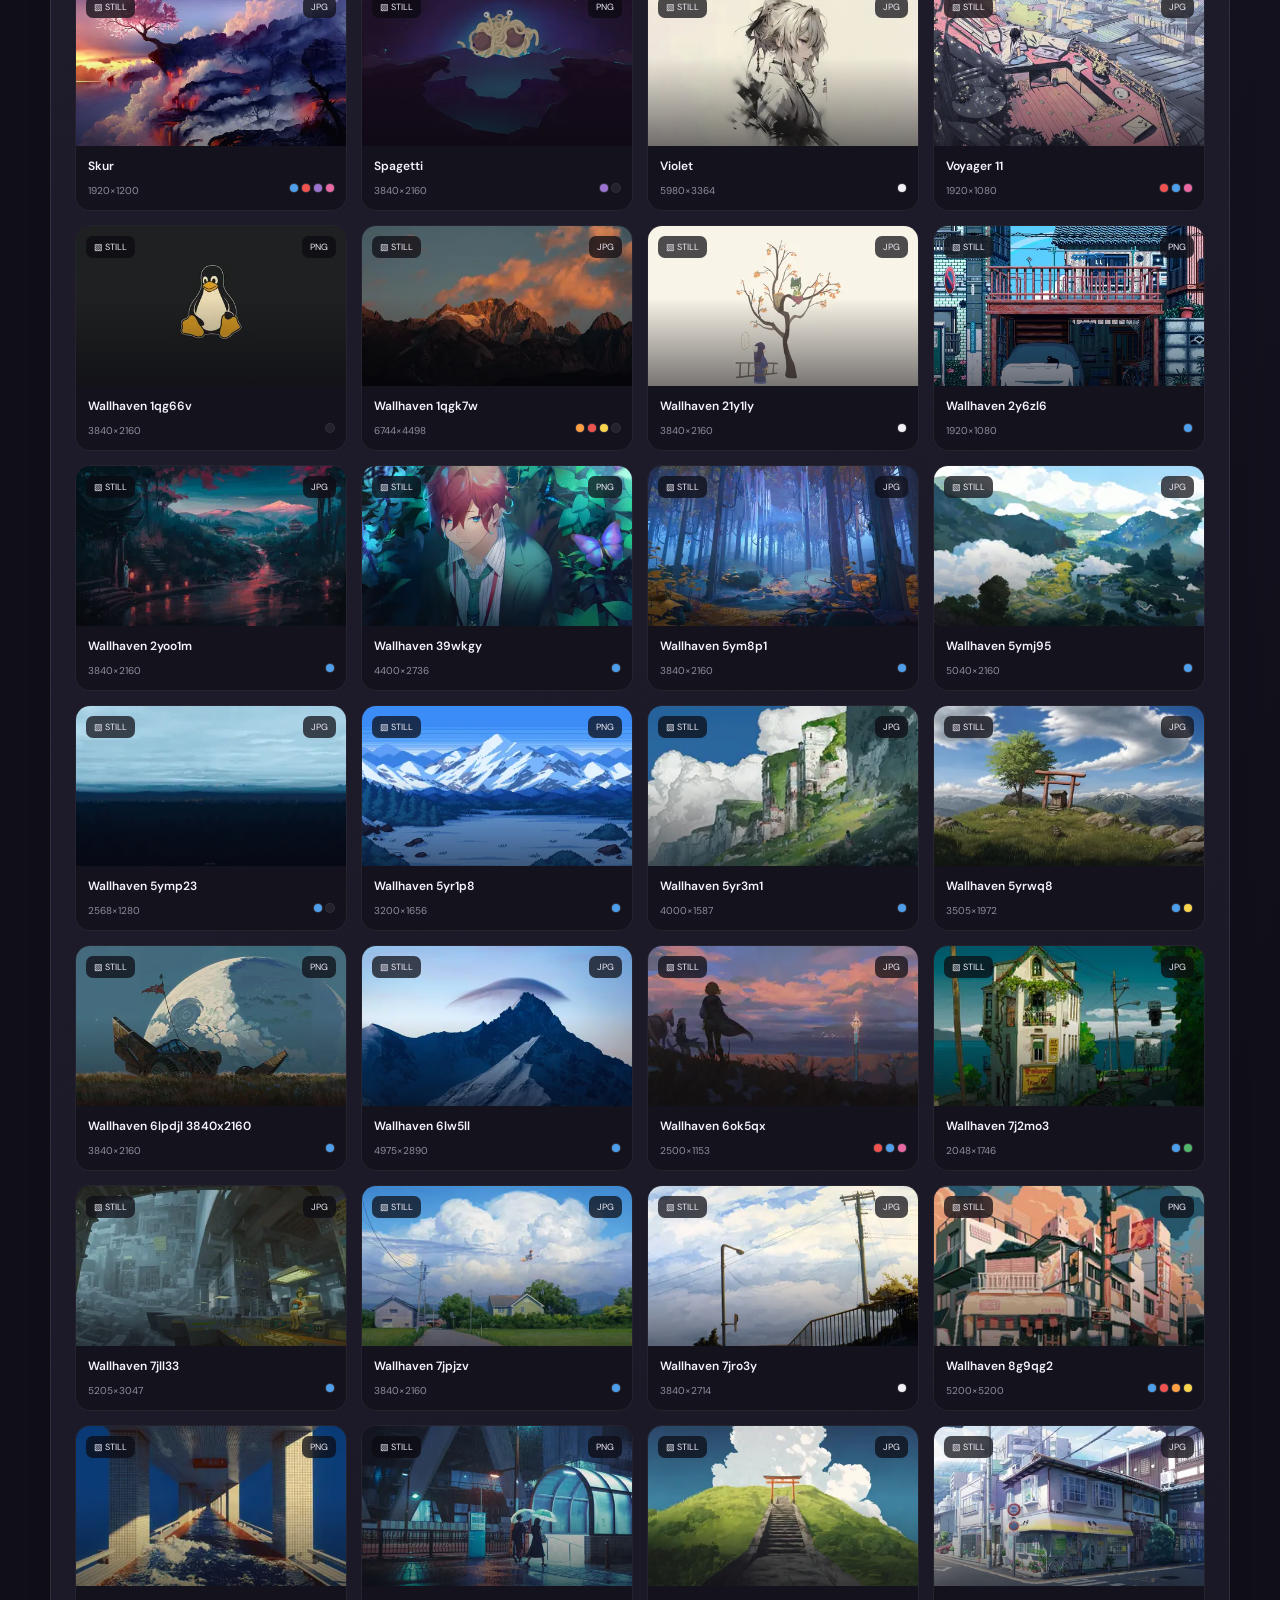
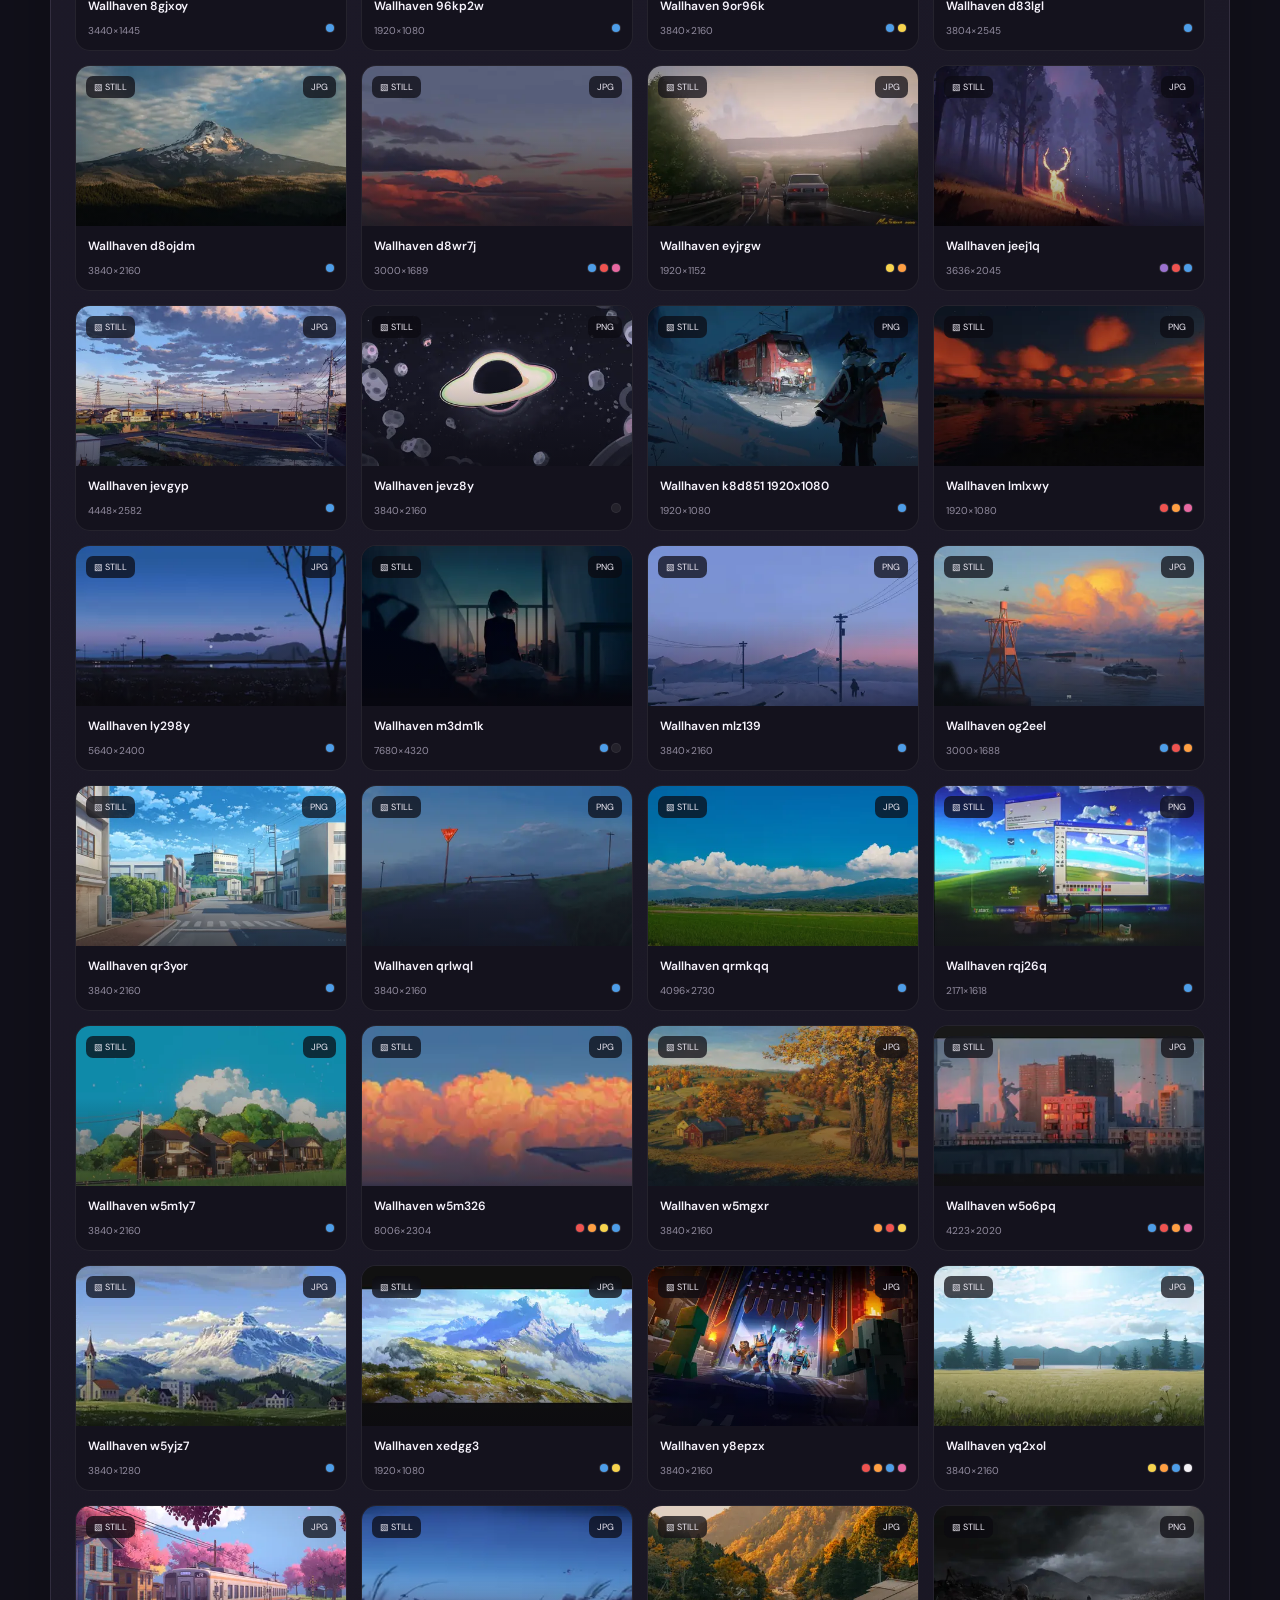
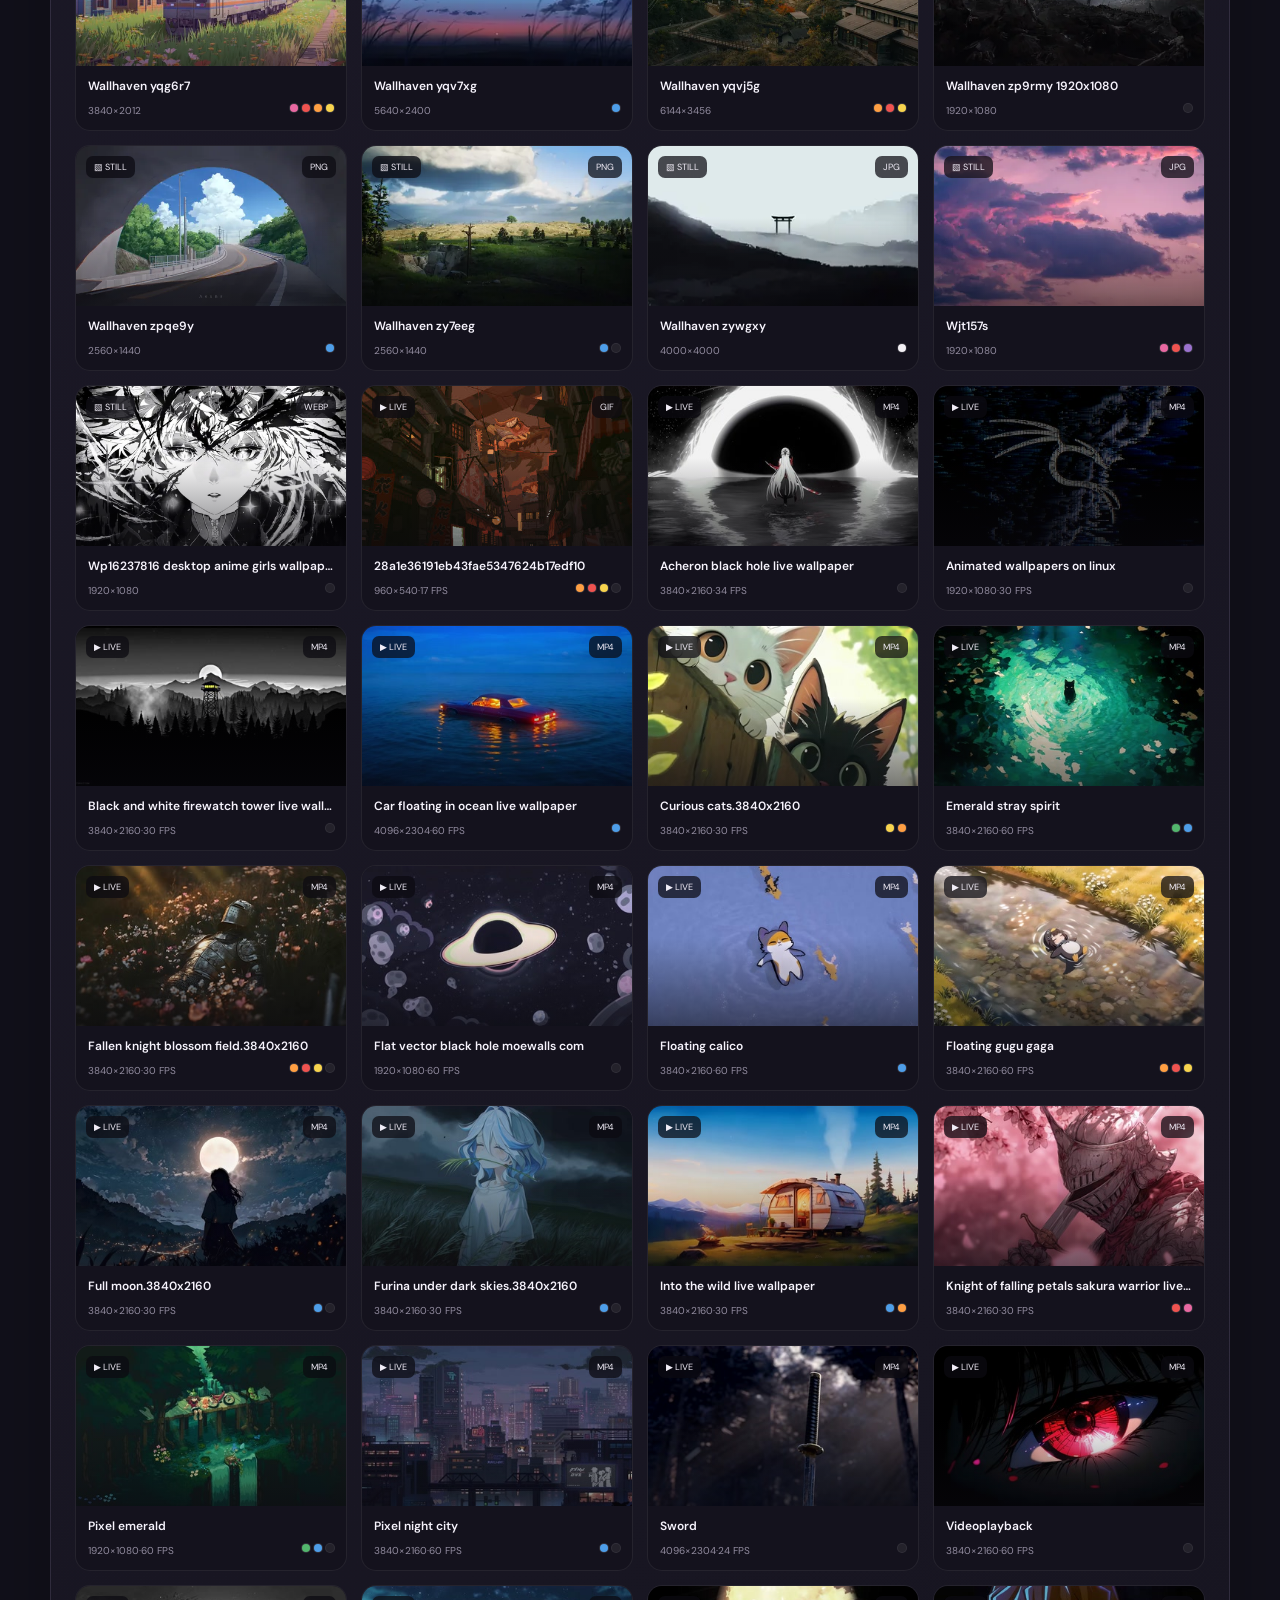
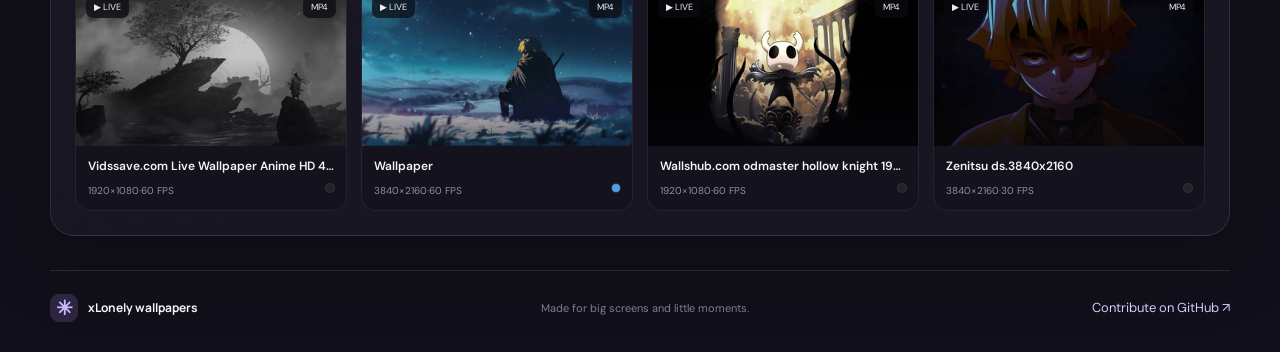
==== commit 480b1c71: "Add moderated community wallpaper submissions" ====
--- a/index.html
+++ b/index.html
@@ -8,12 +8,13 @@
   <title>Wallpapers — xLonely</title>
   <link rel="icon" href="favicon.svg" type="image/svg+xml">
   <link rel="stylesheet" href="styles.css">
+  <script src="submission-config.js" defer></script>
   <script src="app.js" defer></script>
 </head>
 <body>
   <header class="topbar">
     <a class="brand" href="#top" aria-label="xLonely wallpapers home"><span class="brand-mark">✳</span><span>xLonely<span class="brand-muted"> / wallpapers</span></span></a>
-    <a class="github-link" href="https://github.com/LonelyOmen/xlonely-wallpapers" target="_blank" rel="noreferrer">View on GitHub <span aria-hidden="true">↗</span></a>
+    <div class="top-actions"><button class="submit-wallpaper" id="submit-open">Submit a wallpaper <span aria-hidden="true">＋</span></button><a class="github-link" href="https://github.com/LonelyOmen/xlonely-wallpapers" target="_blank" rel="noreferrer">View on GitHub <span aria-hidden="true">↗</span></a></div>
   </header>
   <main id="top">
     <section class="hero">
@@ -36,6 +37,26 @@
     </section>
   </main>
   <footer><a class="brand footer-brand" href="#top"><span class="brand-mark">✳</span> xLonely wallpapers</a><span>Made for big screens and little moments.</span><a href="https://github.com/LonelyOmen/xlonely-wallpapers" target="_blank" rel="noreferrer">Contribute on GitHub ↗</a></footer>
+  <dialog id="submit-dialog" class="submit-dialog" aria-labelledby="submit-heading">
+    <button class="viewer-close" id="submit-close" aria-label="Close submission form">×</button>
+    <div class="submit-content">
+      <span class="viewer-kind">COMMUNITY WALLPAPERS</span>
+      <h2 id="submit-heading">Share a wallpaper</h2>
+      <p class="submit-intro">Sign in with GitHub, then send a wallpaper for review. Approved files join the public gallery.</p>
+      <div id="submit-auth" class="submit-auth"><a class="download-button" id="github-login" href="#">Continue with GitHub <span>↗</span></a><p id="submit-status" role="status"></p></div>
+      <div id="submit-user" class="submit-user hidden"><span id="submit-user-name"></span><button id="submit-logout" type="button">Sign out</button><span id="submit-quota"></span></div>
+      <form id="submit-form" class="submit-form hidden">
+        <label>Wallpaper title<input id="wall-title" name="title" maxlength="80" required placeholder="A short name for the wallpaper"></label>
+        <div class="form-row"><label>Type<select id="wall-kind" name="kind"><option value="still">Still image</option><option value="live">Live wallpaper</option></select></label><label>File<input id="wall-file" name="file" type="file" accept="image/jpeg,image/png,image/webp,image/gif,video/mp4,video/webm,video/quicktime" required><small>Supported images and videos, under 99 MB.</small></label></div>
+        <label>Artist / creator (optional)<input id="wall-creator" maxlength="80" placeholder="Credit the artist when known"></label>
+        <label>Source or permission link (optional)<input id="wall-source" type="url" maxlength="500" placeholder="Where the wallpaper came from"></label>
+        <fieldset><legend>Color tags (choose up to 3)</legend><div class="submit-colors"><label><input type="checkbox" name="wall-color" value="red"><span>red</span></label><label><input type="checkbox" name="wall-color" value="orange"><span>orange</span></label><label><input type="checkbox" name="wall-color" value="yellow"><span>yellow</span></label><label><input type="checkbox" name="wall-color" value="green"><span>green</span></label><label><input type="checkbox" name="wall-color" value="blue"><span>blue</span></label><label><input type="checkbox" name="wall-color" value="purple"><span>purple</span></label><label><input type="checkbox" name="wall-color" value="pink"><span>pink</span></label><label><input type="checkbox" name="wall-color" value="white"><span>white</span></label><label><input type="checkbox" name="wall-color" value="black"><span>black</span></label></div></fieldset>
+        <label class="rights-check"><input id="wall-rights" type="checkbox" required><span>I have permission to share this file and included credit/source information where available.</span></label>
+        <button class="download-button submit-button" type="submit" id="submit-button">Upload for review <span>↑</span></button>
+        <p id="upload-status" class="upload-status" role="status"></p>
+      </form>
+    </div>
+  </dialog>
   <dialog id="viewer" aria-label="Wallpaper preview"><button class="viewer-close" id="viewer-close" aria-label="Close preview">×</button><div class="viewer-media" id="viewer-media"></div><div class="viewer-info"><div><span class="viewer-kind" id="viewer-kind"></span><h2 id="viewer-name"></h2><p id="viewer-meta"></p></div><a class="download-button" id="download-link" href="#">Download original <span>↗</span></a></div></dialog>
 </body>
 </html>
--- a/styles.css
+++ b/styles.css
@@ -1,2 +1,3 @@
 @import url('https://fonts.googleapis.com/css2?family=DM+Sans:wght@400;500;600;700&family=Manrope:wght@400;500;600;700;800&display=swap');
 :root{color-scheme:dark;--bg:#11101a;--panel:#191723;--panel-2:#201d2c;--text:#f6f3fc;--muted:#a6a0b4;--line:rgba(218,204,255,.12);--accent:#c9b7ff;--accent-dark:#28213a;--radius:20px}*{box-sizing:border-box}html{scroll-behavior:smooth}body{margin:0;background:radial-gradient(ellipse at 76% 4%,rgba(125,92,185,.17),transparent 35rem),var(--bg);color:var(--text);font-family:'DM Sans',sans-serif;min-height:100vh}.topbar{height:76px;padding:0 clamp(22px,6vw,96px);border-bottom:1px solid var(--line);display:flex;align-items:center;justify-content:space-between}.brand{display:flex;align-items:center;gap:10px;color:var(--text);text-decoration:none;font-family:Manrope,sans-serif;font-weight:700;font-size:15px}.brand-mark{display:grid;place-items:center;width:28px;height:28px;border-radius:9px;background:#2c2540;color:var(--accent);font-size:20px}.brand-muted{color:var(--muted);font-weight:500}.github-link,footer>a:last-child{color:#d7c8ff;text-decoration:none;font-size:13px}.github-link span{padding-left:7px}main{width:min(1180px,calc(100% - 44px));margin:auto}.hero{padding:92px 0 64px;max-width:670px}.eyebrow{font-size:10px;letter-spacing:.17em;color:#c7b4fa;font-weight:700;display:flex;align-items:center;gap:9px}.eyebrow-dot{width:7px;height:7px;border-radius:50%;background:#a986ff;box-shadow:0 0 14px #a986ff}.hero h1{font-family:Manrope,sans-serif;font-size:clamp(48px,8vw,82px);letter-spacing:-.065em;line-height:.99;margin:24px 0 20px;font-weight:700}.hero h1 span{color:#c9b7ff}.hero-copy{max-width:490px;color:#aaa4b8;line-height:1.75;font-size:15px}.hero-stats{display:flex;align-items:center;gap:22px;margin-top:34px}.hero-stats div{display:flex;flex-direction:column;gap:3px}.hero-stats strong{font-family:Manrope,sans-serif;font-size:20px}.hero-stats span{color:var(--muted);font-size:11px}.hero-stats i{height:29px;width:1px;background:var(--line)}.library{border:1px solid var(--line);background:linear-gradient(145deg,rgba(34,30,47,.97),rgba(24,22,33,.96));border-radius:24px;padding:24px;box-shadow:0 24px 80px rgba(0,0,0,.22)}.toolbar{display:flex;gap:14px;align-items:center;justify-content:space-between}.searchbox{height:46px;display:flex;align-items:center;gap:12px;background:#111019;border:1px solid var(--line);border-radius:13px;padding:0 13px;flex:1;max-width:440px;color:#b9b2c7}.searchbox>span{font-size:25px;line-height:1}.searchbox input{font:inherit;color:var(--text);background:transparent;border:0;outline:0;width:100%;font-size:13px}.searchbox input::placeholder{color:#777184}.searchbox kbd{font-size:10px;color:#8b8498;border:1px solid #494354;padding:3px 6px;border-radius:5px}.type-tabs{display:flex;background:#111019;border:1px solid var(--line);border-radius:12px;padding:4px}.type-tab{border:0;background:transparent;color:#aaa4b8;padding:9px 16px;border-radius:9px;font:600 12px 'DM Sans';cursor:pointer}.type-tab.active{background:#d0c1fa;color:#241d32}.type-tab span{font-size:10px;opacity:.7;margin-left:3px}.filterbar{display:flex;align-items:center;gap:24px;padding:23px 0 19px;border-bottom:1px solid var(--line)}.filter-title{font-size:10px;letter-spacing:.12em;color:#e6dfff;font-weight:700;white-space:nowrap}.filter-title span{display:block;margin-top:5px;color:#837d90;font-size:10px;font-weight:400;letter-spacing:0}.color-filters{display:flex;gap:9px;align-items:center;flex-wrap:wrap}.color-filter{width:23px;height:23px;border:2px solid transparent;border-radius:50%;cursor:pointer;position:relative;box-shadow:0 0 0 1px rgba(255,255,255,.13);transition:.16s}.color-filter:hover{transform:scale(1.12)}.color-filter.active{outline:2px solid #e9e0ff;outline-offset:3px}.color-filter[data-color=white]{box-shadow:0 0 0 1px #80798c}.color-filter[data-color=black]{background:linear-gradient(135deg,#111 50%,#555 50%)!important}.clear-filter{margin-left:auto;background:transparent;border:0;color:#a59daf;font:500 11px 'DM Sans';cursor:pointer;white-space:nowrap}.clear-filter span{margin-left:5px}.results-line{display:flex;justify-content:space-between;padding:17px 2px;color:#918b9c;font-size:11px}.results-line span:first-child{color:#d6d1df}.grid{display:grid;grid-template-columns:repeat(4,minmax(0,1fr));gap:14px}.card{min-width:0;border-radius:15px;overflow:hidden;background:#14121d;border:1px solid rgba(255,255,255,.07);cursor:pointer;transition:transform .2s,border-color .2s,box-shadow .2s}.card:hover{transform:translateY(-4px);border-color:rgba(201,183,255,.48);box-shadow:0 15px 30px #09080d88}.card-image{height:160px;position:relative;background:#211d2c;overflow:hidden}.card-image img{display:block;width:100%;height:100%;object-fit:cover;transition:transform .4s}.card:hover .card-image img{transform:scale(1.045)}.card-image:after{content:'';position:absolute;inset:45% 0 0;background:linear-gradient(transparent,rgba(9,8,14,.54));pointer-events:none}.badge{position:absolute;top:10px;z-index:1;background:rgba(12,11,17,.72);backdrop-filter:blur(8px);padding:5px 8px;border-radius:7px;font-size:9px;color:#f1edf7}.badge.kind{left:10px}.badge.format{right:10px}.card-info{padding:12px 12px 13px}.card-title{font-size:12px;font-weight:600;white-space:nowrap;overflow:hidden;text-overflow:ellipsis;margin:0 0 10px}.card-meta{display:flex;justify-content:space-between;gap:5px;color:#938da0;font-size:10px}.swatches{display:flex;gap:4px}.swatch{height:8px;width:8px;border-radius:50%;box-shadow:0 0 0 1px #ffffff20}.empty{padding:64px 20px;text-align:center}.empty.hidden{display:none}.empty-icon{font-size:38px;color:#8c7bb3}.empty h2{font:600 19px Manrope;margin:8px}.empty p{font-size:13px;color:var(--muted)}.empty button{margin-top:12px;background:#c9b7ff;border:0;border-radius:10px;padding:10px 15px;color:#211b2d;font-weight:700;cursor:pointer}footer{width:min(1180px,calc(100% - 44px));margin:34px auto 0;padding:23px 0 30px;border-top:1px solid var(--line);display:flex;justify-content:space-between;align-items:center;color:#817b8e;font-size:11px}.footer-brand{font-size:12px}dialog{width:min(1040px,calc(100% - 28px));max-width:none;max-height:calc(100dvh - 36px);padding:0;background:#17151f;color:var(--text);border:1px solid #a894d833;border-radius:20px;box-shadow:0 28px 100px #000b;overflow:hidden}dialog::backdrop{background:#09080dbb;backdrop-filter:blur(9px)}.viewer-close{position:absolute;right:14px;top:14px;z-index:2;width:38px;height:38px;border:1px solid #ffffff28;background:#121018bb;color:white;border-radius:50%;font-size:24px;cursor:pointer}.viewer-media{background:#0c0b10;display:grid;place-items:center;max-height:70vh;min-height:180px}.viewer-media img,.viewer-media video{display:block;max-width:100%;max-height:70vh;object-fit:contain}.viewer-info{padding:20px 24px;display:flex;align-items:center;justify-content:space-between;gap:16px}.viewer-kind{font-size:9px;letter-spacing:.12em;color:#bda6ff;text-transform:uppercase}.viewer-info h2{margin:5px 0;font:600 19px Manrope}.viewer-info p{margin:0;color:#9c96a8;font-size:12px}.download-button{padding:12px 15px;border-radius:10px;background:#cbbaff;color:#211b2b;text-decoration:none;font-size:12px;font-weight:700;white-space:nowrap}.download-button span{padding-left:9px}@media(max-width:900px){.grid{grid-template-columns:repeat(3,minmax(0,1fr))}.card-image{height:145px}}@media(max-width:650px){main{width:min(100% - 26px,1180px)}.topbar{height:64px;padding:0 16px}.hero{padding:66px 0 45px}.hero-copy{font-size:14px}.library{padding:15px;border-radius:18px}.toolbar{align-items:stretch;flex-direction:column}.searchbox{max-width:none}.type-tabs{align-self:flex-start}.filterbar{gap:13px;align-items:flex-start}.filter-title{padding-top:6px}.color-filters{gap:8px}.color-filter{width:20px;height:20px}.clear-filter{font-size:0;padding:6px 2px}.clear-filter span{font-size:15px}.grid{grid-template-columns:repeat(2,minmax(0,1fr));gap:10px}.card-image{height:125px}.card-info{padding:10px}.results-line span:last-child{display:none}footer{width:calc(100% - 28px);flex-wrap:wrap;gap:13px}.footer-brand{width:100%}.viewer-info{padding:16px;align-items:flex-start;flex-direction:column}.download-button{width:100%;text-align:center}}@media(prefers-reduced-motion:reduce){*,*:before,*:after{scroll-behavior:auto!important;transition:none!important}}
+.top-actions{display:flex;align-items:center;gap:19px}.submit-wallpaper{border:1px solid rgba(201,183,255,.36);background:#29233a;color:#e9e0ff;border-radius:10px;padding:9px 12px;font:600 11px 'DM Sans';cursor:pointer}.submit-wallpaper span{padding-left:6px;color:#c9b7ff}.submit-dialog{width:min(620px,calc(100% - 24px));max-height:calc(100dvh - 28px);overflow:auto}.submit-content{padding:34px}.submit-content h2{font:700 26px Manrope;margin:7px 0}.submit-intro,.submit-content p{color:#a6a0b4;font-size:12px;line-height:1.6}.submit-auth{margin-top:22px}.submit-auth .download-button{display:inline-block}.submit-user{display:flex;align-items:center;gap:12px;padding:12px;background:#111019;border:1px solid var(--line);border-radius:12px;margin:20px 0}.submit-user span:first-child{font-weight:600;color:#e9e0ff}.submit-user button{background:transparent;border:0;color:#a9a1b6;text-decoration:underline;cursor:pointer;font:inherit;font-size:11px}.submit-user span:last-child{margin-left:auto;color:#aaa4b8;font-size:10px}.submit-form{display:flex;flex-direction:column;gap:14px;margin-top:17px}.submit-form.hidden,.submit-user.hidden,.submit-auth.hidden{display:none}.submit-form>label,.form-row>label{display:flex;flex-direction:column;gap:6px;color:#e7e1ef;font-size:11px;font-weight:600}.submit-form input:not([type=checkbox]),.submit-form select{width:100%;border-radius:9px;border:1px solid var(--line);background:#111019;padding:10px;color:#f6f3fc;font:12px 'DM Sans';outline:none}.submit-form input:focus,.submit-form select:focus{border-color:#a98be3}.submit-form small{font-weight:400;color:#898395;font-size:10px}.form-row{display:grid;grid-template-columns:1fr 1.5fr;gap:12px}.submit-form fieldset{border:1px solid var(--line);border-radius:10px;padding:10px}.submit-form legend{color:#d8cfff;font-size:10px;padding:0 5px}.submit-colors{display:flex;gap:6px;flex-wrap:wrap}.submit-colors label{position:relative}.submit-colors input{position:absolute;opacity:0;pointer-events:none}.submit-colors span{display:block;padding:6px 8px;border:1px solid var(--line);border-radius:20px;color:#a8a1b4;font-size:10px;cursor:pointer}.submit-colors input:checked+span{background:#c9b7ff;border-color:#c9b7ff;color:#211b2c}.rights-check{display:flex;align-items:flex-start;gap:9px;color:#aaa4b8;font-size:10px;line-height:1.5}.rights-check input{margin-top:2px;accent-color:#c9b7ff}.submit-button{border:0;cursor:pointer;font-family:'DM Sans';font-size:12px}.submit-button:disabled{opacity:.55;cursor:wait}.upload-status{min-height:18px;margin:0!important;color:#d5c8ff!important}.admin-main{padding:54px 0 80px}.admin-main h1{font:700 clamp(34px,6vw,56px) Manrope;margin:10px 0}.admin-description{color:var(--muted);font-size:13px}.admin-message{padding:12px 0;color:#cbbaff;font-size:12px}.admin-list{display:flex;flex-direction:column;gap:14px}.review-card{display:grid;grid-template-columns:minmax(240px,.9fr) 1fr;gap:18px;padding:16px;border:1px solid var(--line);background:var(--panel);border-radius:16px}.review-media{min-height:180px;background:#111019;border-radius:12px;display:grid;place-items:center;overflow:hidden}.review-media img,.review-media video{display:block;width:100%;max-height:340px;object-fit:contain}.review-details h2{font:600 18px Manrope;margin:8px 0}.review-details p{color:#a9a2b5;font-size:11px;overflow-wrap:anywhere}.review-details a{color:#cbbaff}.review-actions{display:flex;gap:9px;margin-top:15px}.review-actions button{border:0;border-radius:9px;padding:9px 12px;background:#c9b7ff;color:#211b2b;font:600 11px 'DM Sans';cursor:pointer}.review-actions button[data-decision=reject]{background:#3b2531;color:#ffbfd1}.review-actions button:disabled{opacity:.55}@media(max-width:650px){.top-actions{gap:8px}.submit-wallpaper{font-size:0;padding:9px 10px}.submit-wallpaper span{font-size:16px;padding:0}.submit-content{padding:28px 18px}.form-row{grid-template-columns:1fr}.submit-user{flex-wrap:wrap}.submit-user span:last-child{width:100%;margin:0}.review-card{grid-template-columns:1fr}.admin-main{padding-top:36px}}
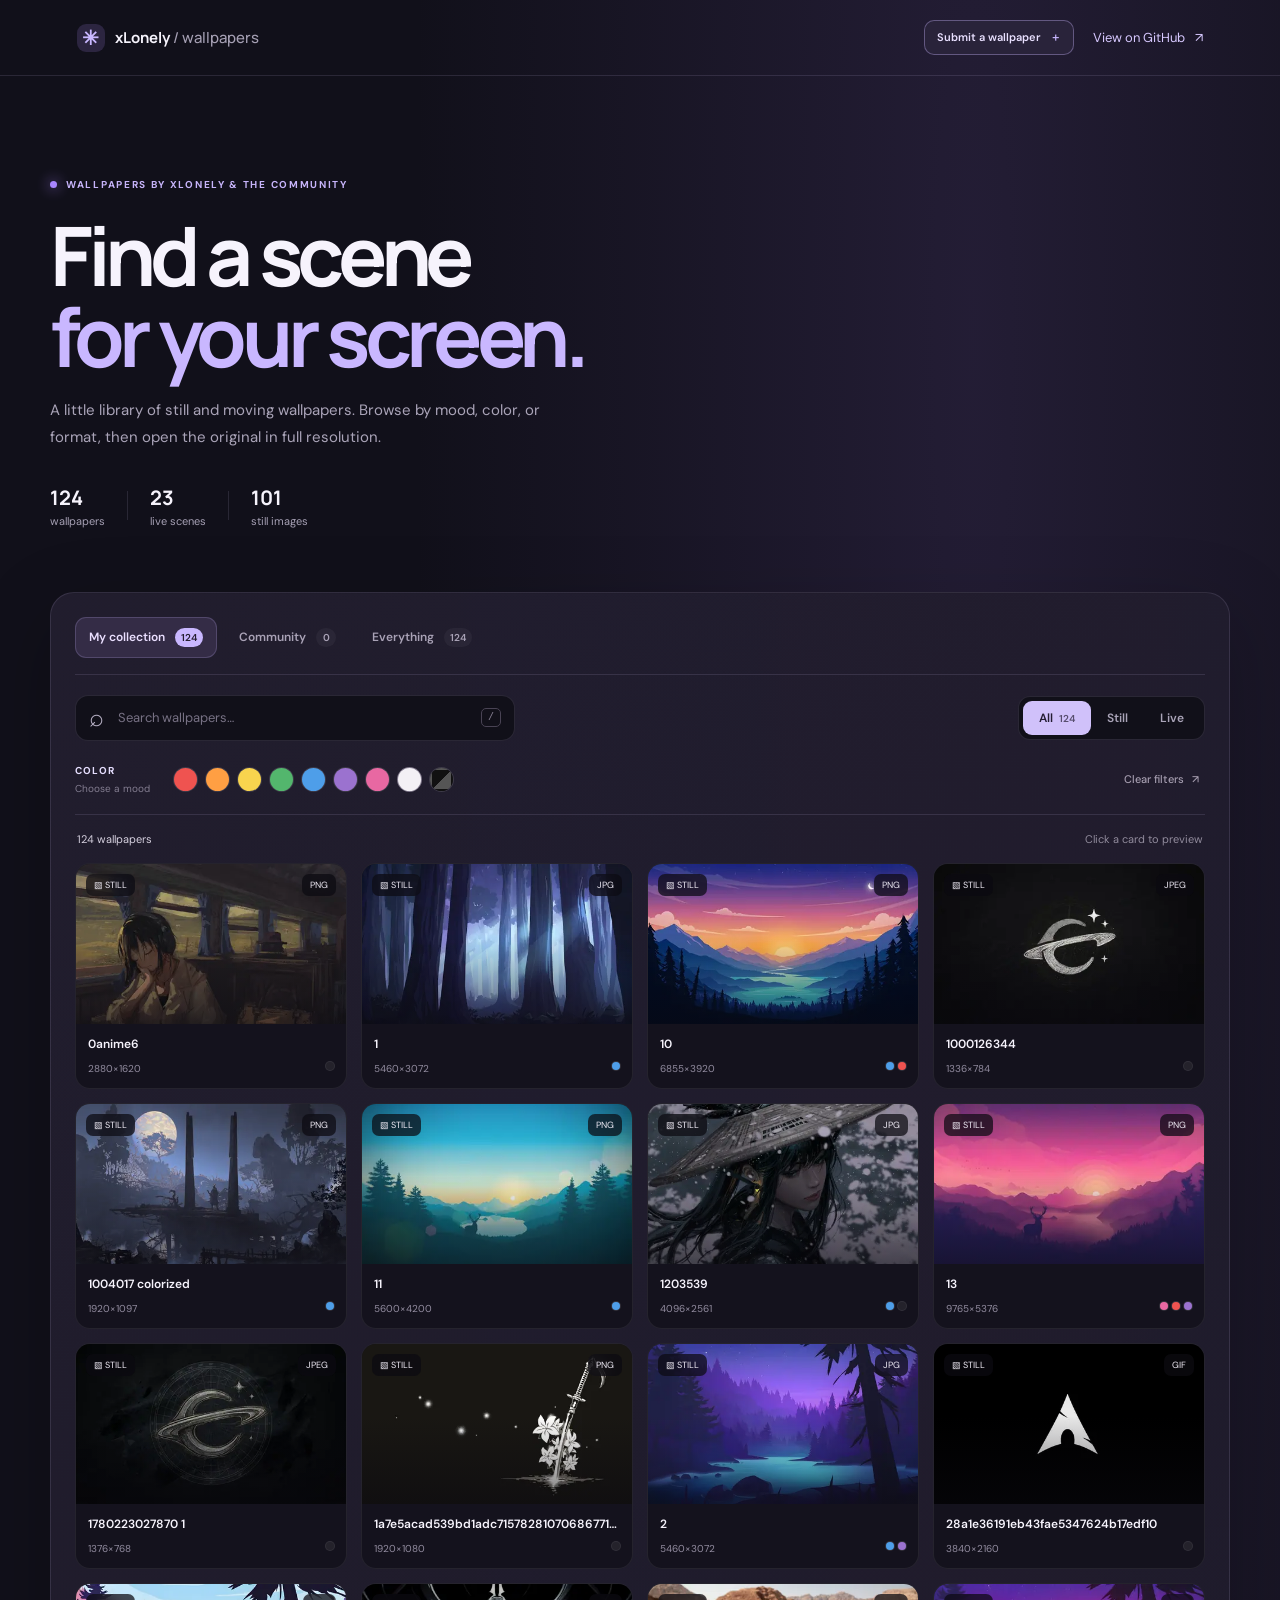
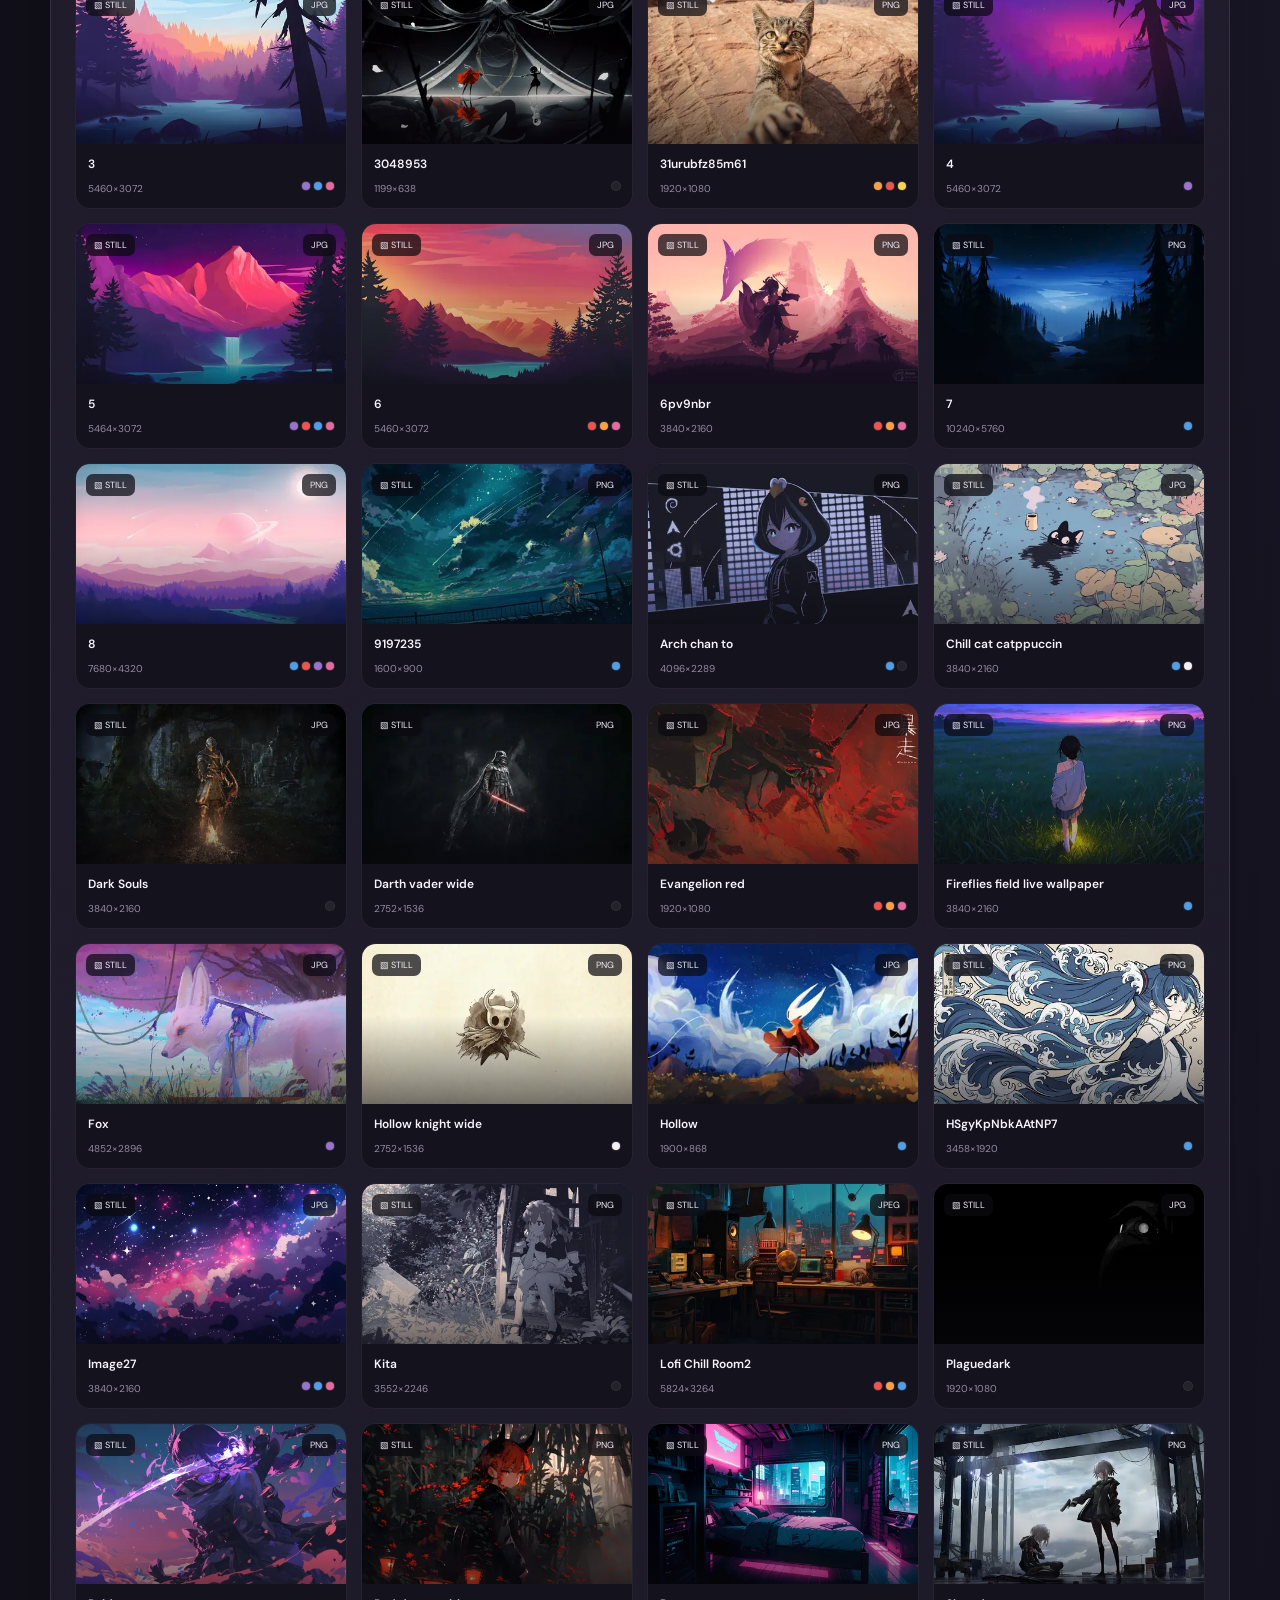
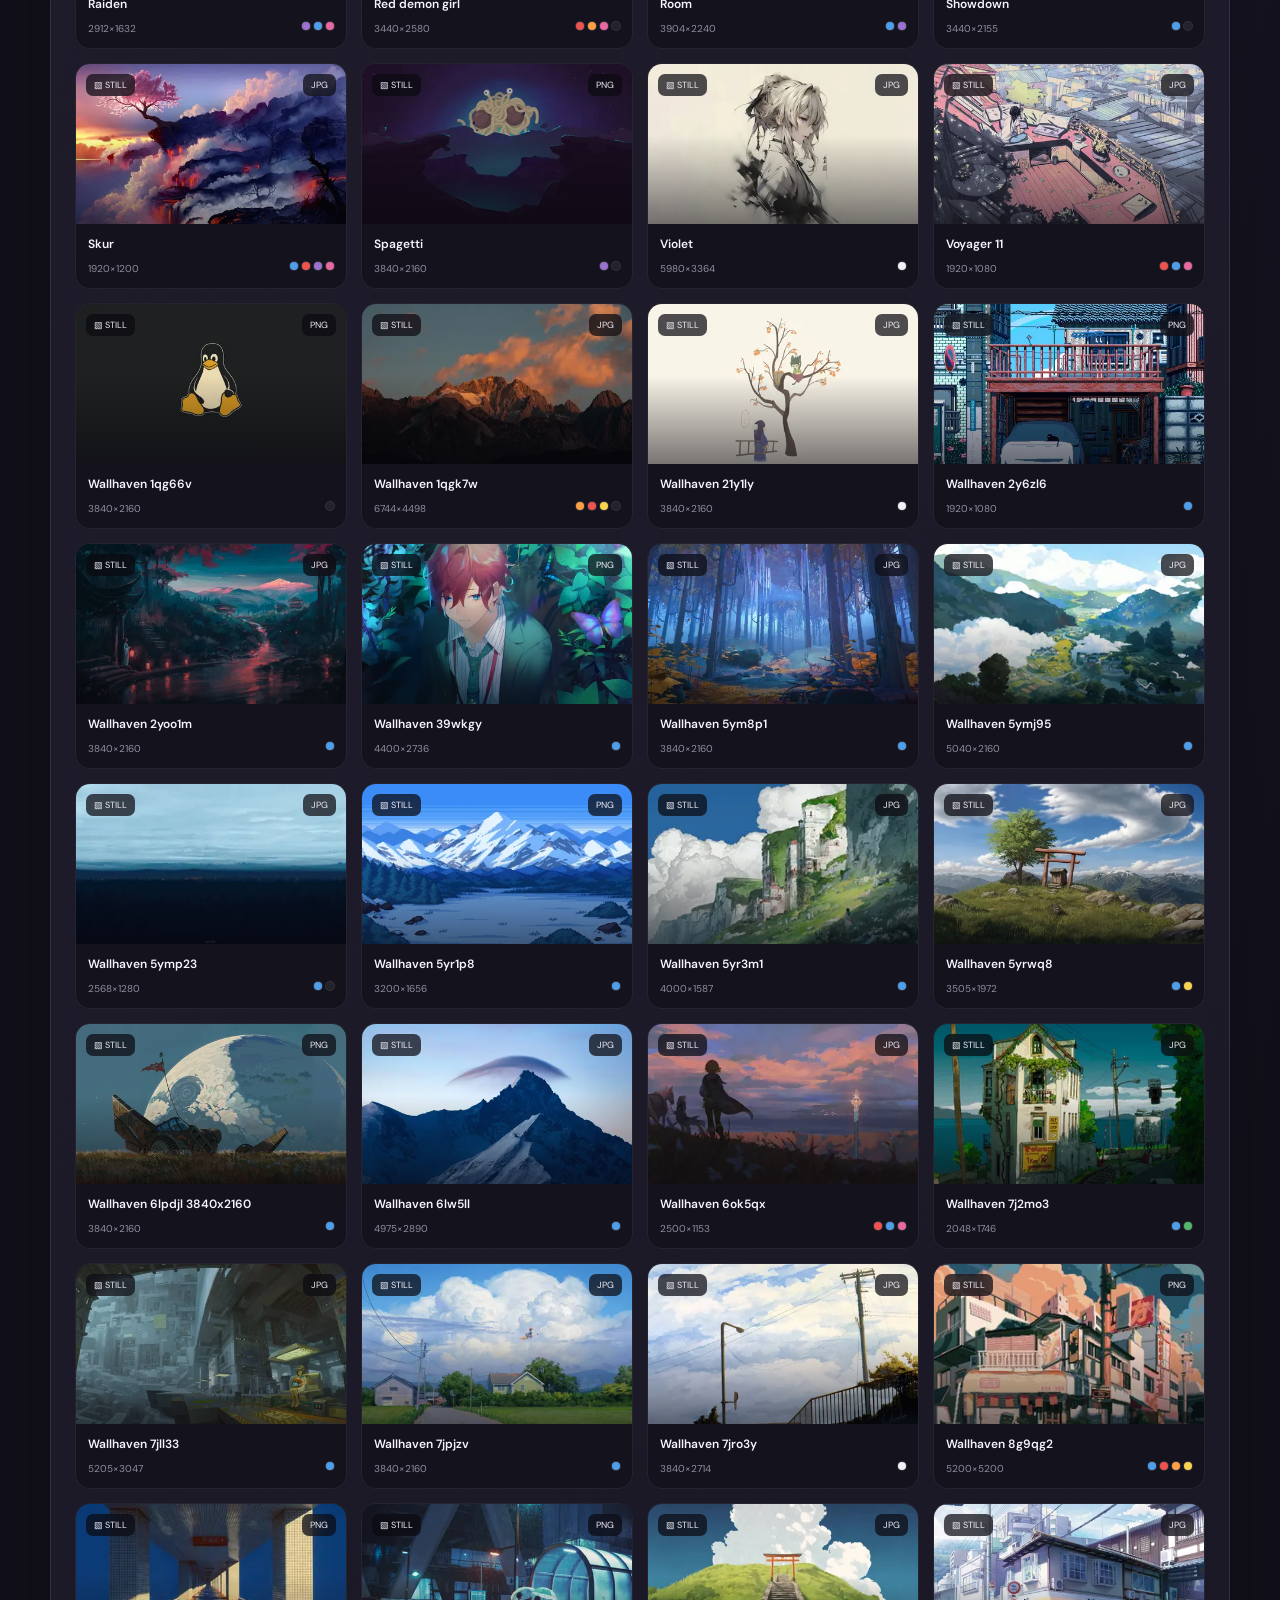
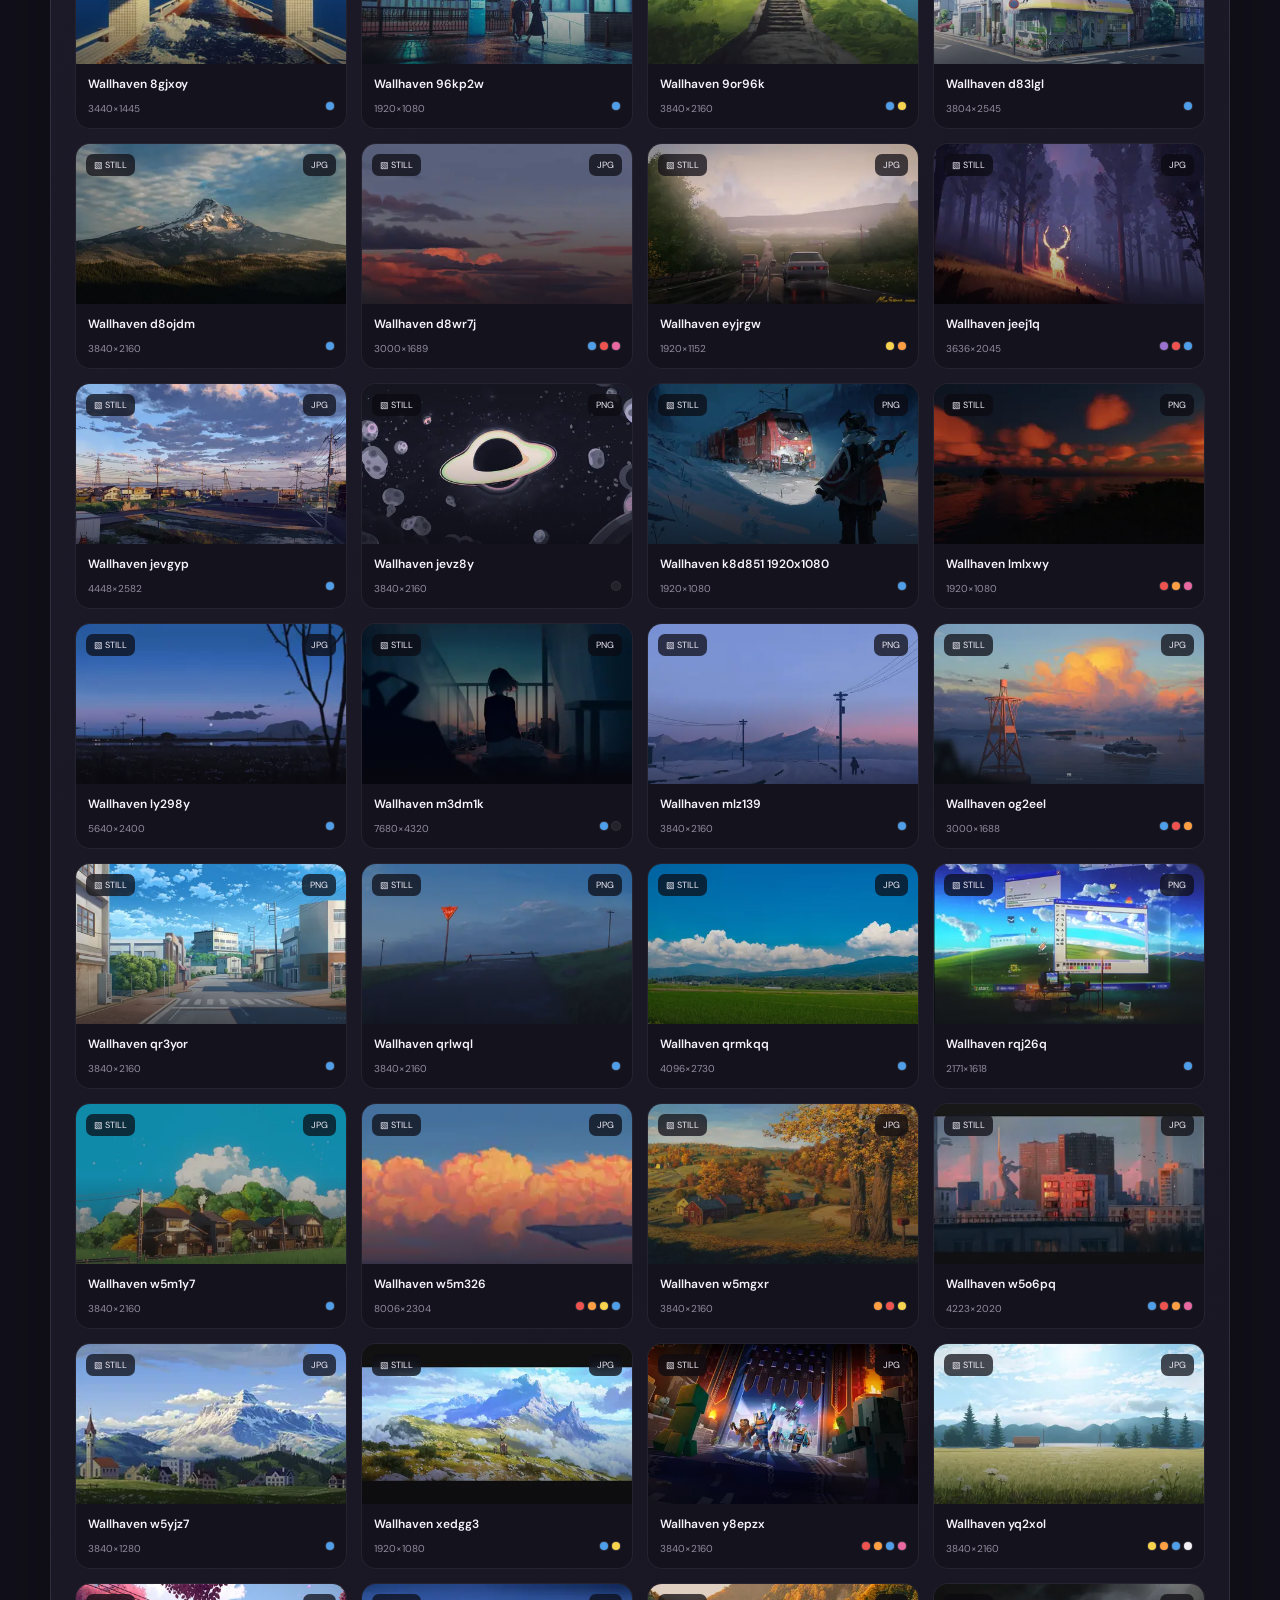
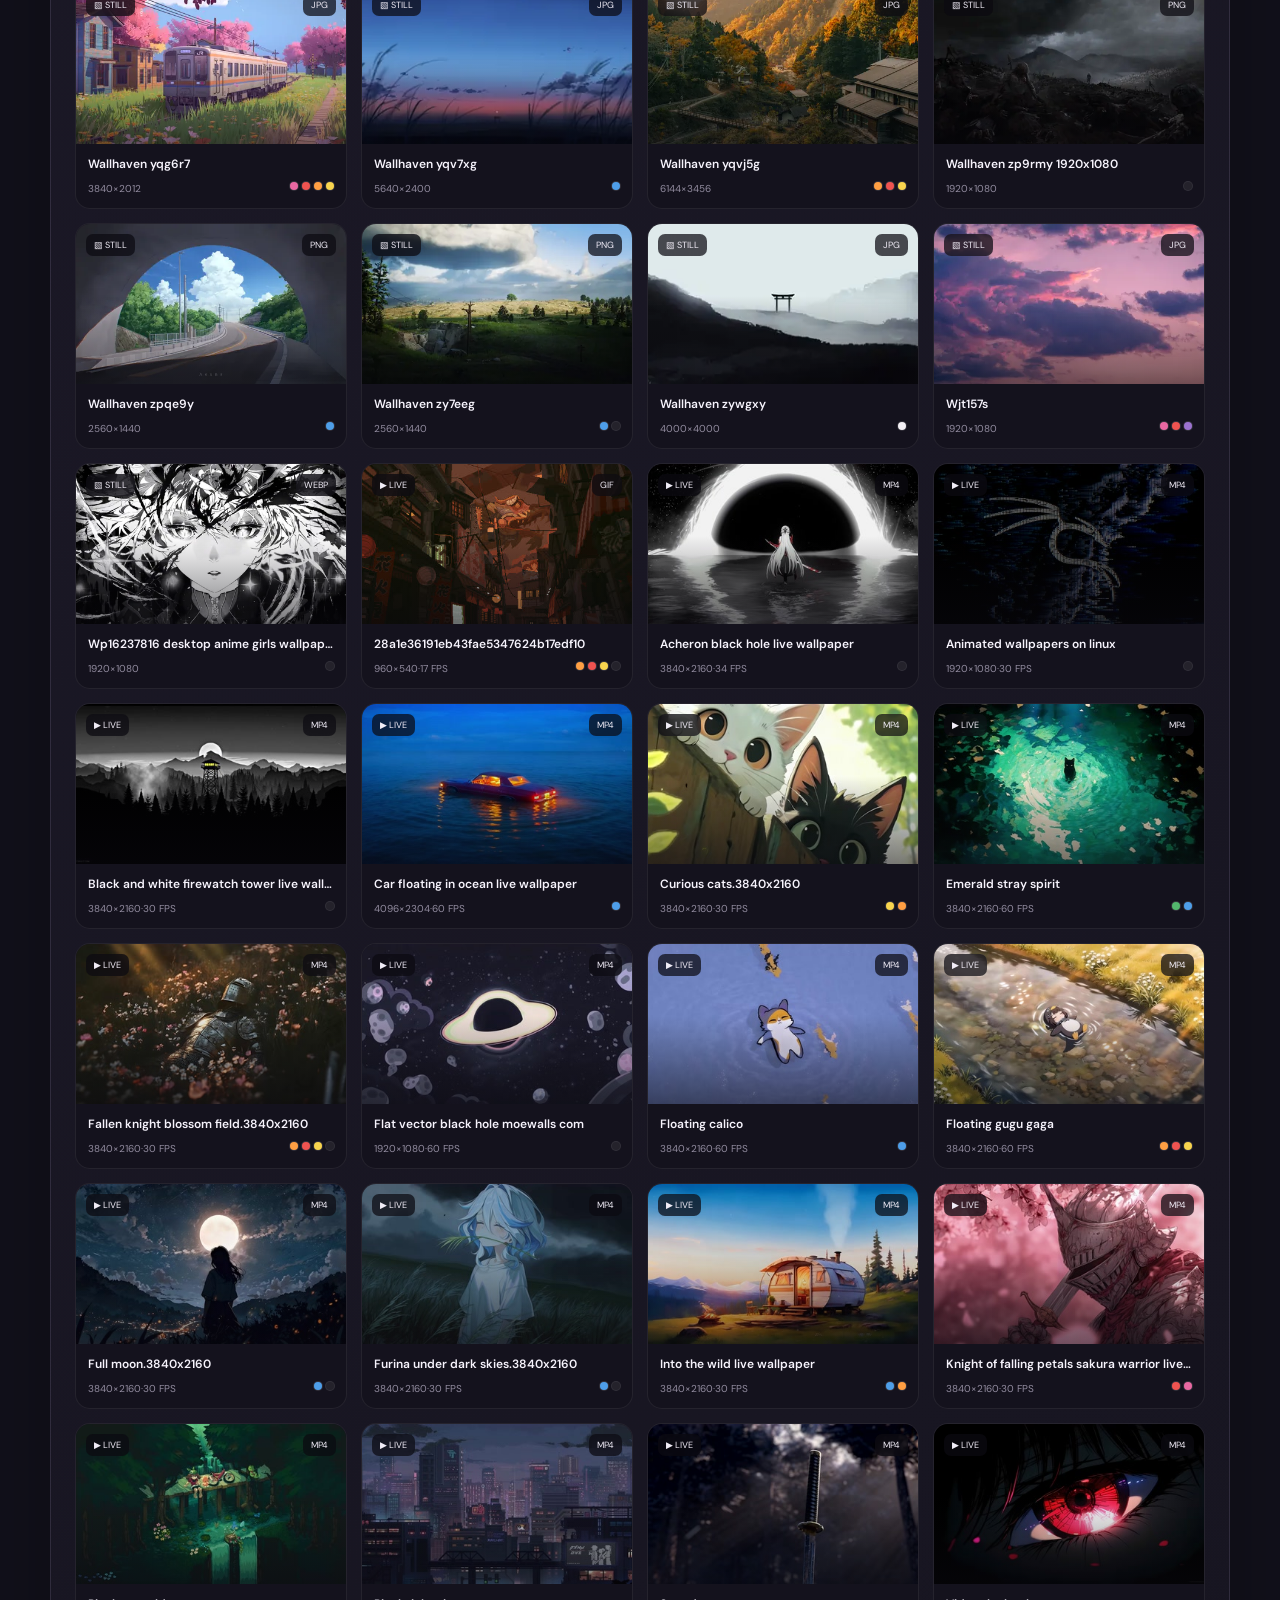
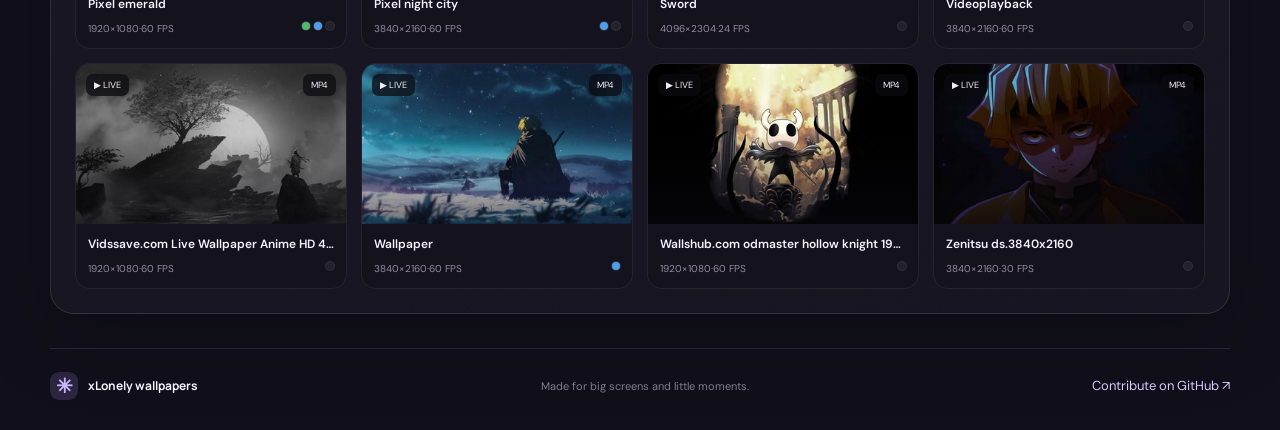
==== commit 83ed5606: "Separate community wallpapers in gallery" ====
--- a/index.html
+++ b/index.html
@@ -18,12 +18,17 @@
   </header>
   <main id="top">
     <section class="hero">
-      <p class="eyebrow"><span class="eyebrow-dot"></span> PERSONAL WALLPAPER COLLECTION</p>
+      <p class="eyebrow"><span class="eyebrow-dot"></span> WALLPAPERS BY XLONELY & THE COMMUNITY</p>
       <h1>Find a scene<br><span>for your screen.</span></h1>
       <p class="hero-copy">A little library of still and moving wallpapers. Browse by mood, color, or format, then open the original in full resolution.</p>
       <div class="hero-stats"><div><strong id="total-count">—</strong><span>wallpapers</span></div><i></i><div><strong id="live-count">—</strong><span>live scenes</span></div><i></i><div><strong id="still-count">—</strong><span>still images</span></div></div>
     </section>
     <section class="library" aria-label="Wallpaper library">
+      <div class="collection-tabs" role="group" aria-label="Wallpaper collection">
+        <button class="collection-tab active" data-collection="personal" aria-pressed="true">My collection <span id="personal-tab-count">0</span></button>
+        <button class="collection-tab" data-collection="community" aria-pressed="false">Community <span id="community-tab-count">0</span></button>
+        <button class="collection-tab" data-collection="all" aria-pressed="false">Everything <span id="everything-tab-count">0</span></button>
+      </div>
       <div class="toolbar">
         <label class="searchbox"><span aria-hidden="true">⌕</span><input id="search" type="search" placeholder="Search wallpapers…" autocomplete="off"><kbd>/</kbd></label>
         <div class="type-tabs" role="group" aria-label="Wallpaper type">
@@ -57,6 +62,6 @@
       </form>
     </div>
   </dialog>
-  <dialog id="viewer" aria-label="Wallpaper preview"><button class="viewer-close" id="viewer-close" aria-label="Close preview">×</button><div class="viewer-media" id="viewer-media"></div><div class="viewer-info"><div><span class="viewer-kind" id="viewer-kind"></span><h2 id="viewer-name"></h2><p id="viewer-meta"></p></div><a class="download-button" id="download-link" href="#">Download original <span>↗</span></a></div></dialog>
+  <dialog id="viewer" aria-label="Wallpaper preview"><button class="viewer-close" id="viewer-close" aria-label="Close preview">×</button><div class="viewer-media" id="viewer-media"></div><div class="viewer-info"><div><span class="viewer-kind" id="viewer-kind"></span><h2 id="viewer-name"></h2><p id="viewer-meta"></p><p class="viewer-contributor" id="viewer-contributor"></p></div><a class="download-button" id="download-link" href="#">Download original <span>↗</span></a></div></dialog>
 </body>
 </html>
--- a/styles.css
+++ b/styles.css
@@ -1,3 +1,15 @@
 @import url('https://fonts.googleapis.com/css2?family=DM+Sans:wght@400;500;600;700&family=Manrope:wght@400;500;600;700;800&display=swap');
 :root{color-scheme:dark;--bg:#11101a;--panel:#191723;--panel-2:#201d2c;--text:#f6f3fc;--muted:#a6a0b4;--line:rgba(218,204,255,.12);--accent:#c9b7ff;--accent-dark:#28213a;--radius:20px}*{box-sizing:border-box}html{scroll-behavior:smooth}body{margin:0;background:radial-gradient(ellipse at 76% 4%,rgba(125,92,185,.17),transparent 35rem),var(--bg);color:var(--text);font-family:'DM Sans',sans-serif;min-height:100vh}.topbar{height:76px;padding:0 clamp(22px,6vw,96px);border-bottom:1px solid var(--line);display:flex;align-items:center;justify-content:space-between}.brand{display:flex;align-items:center;gap:10px;color:var(--text);text-decoration:none;font-family:Manrope,sans-serif;font-weight:700;font-size:15px}.brand-mark{display:grid;place-items:center;width:28px;height:28px;border-radius:9px;background:#2c2540;color:var(--accent);font-size:20px}.brand-muted{color:var(--muted);font-weight:500}.github-link,footer>a:last-child{color:#d7c8ff;text-decoration:none;font-size:13px}.github-link span{padding-left:7px}main{width:min(1180px,calc(100% - 44px));margin:auto}.hero{padding:92px 0 64px;max-width:670px}.eyebrow{font-size:10px;letter-spacing:.17em;color:#c7b4fa;font-weight:700;display:flex;align-items:center;gap:9px}.eyebrow-dot{width:7px;height:7px;border-radius:50%;background:#a986ff;box-shadow:0 0 14px #a986ff}.hero h1{font-family:Manrope,sans-serif;font-size:clamp(48px,8vw,82px);letter-spacing:-.065em;line-height:.99;margin:24px 0 20px;font-weight:700}.hero h1 span{color:#c9b7ff}.hero-copy{max-width:490px;color:#aaa4b8;line-height:1.75;font-size:15px}.hero-stats{display:flex;align-items:center;gap:22px;margin-top:34px}.hero-stats div{display:flex;flex-direction:column;gap:3px}.hero-stats strong{font-family:Manrope,sans-serif;font-size:20px}.hero-stats span{color:var(--muted);font-size:11px}.hero-stats i{height:29px;width:1px;background:var(--line)}.library{border:1px solid var(--line);background:linear-gradient(145deg,rgba(34,30,47,.97),rgba(24,22,33,.96));border-radius:24px;padding:24px;box-shadow:0 24px 80px rgba(0,0,0,.22)}.toolbar{display:flex;gap:14px;align-items:center;justify-content:space-between}.searchbox{height:46px;display:flex;align-items:center;gap:12px;background:#111019;border:1px solid var(--line);border-radius:13px;padding:0 13px;flex:1;max-width:440px;color:#b9b2c7}.searchbox>span{font-size:25px;line-height:1}.searchbox input{font:inherit;color:var(--text);background:transparent;border:0;outline:0;width:100%;font-size:13px}.searchbox input::placeholder{color:#777184}.searchbox kbd{font-size:10px;color:#8b8498;border:1px solid #494354;padding:3px 6px;border-radius:5px}.type-tabs{display:flex;background:#111019;border:1px solid var(--line);border-radius:12px;padding:4px}.type-tab{border:0;background:transparent;color:#aaa4b8;padding:9px 16px;border-radius:9px;font:600 12px 'DM Sans';cursor:pointer}.type-tab.active{background:#d0c1fa;color:#241d32}.type-tab span{font-size:10px;opacity:.7;margin-left:3px}.filterbar{display:flex;align-items:center;gap:24px;padding:23px 0 19px;border-bottom:1px solid var(--line)}.filter-title{font-size:10px;letter-spacing:.12em;color:#e6dfff;font-weight:700;white-space:nowrap}.filter-title span{display:block;margin-top:5px;color:#837d90;font-size:10px;font-weight:400;letter-spacing:0}.color-filters{display:flex;gap:9px;align-items:center;flex-wrap:wrap}.color-filter{width:23px;height:23px;border:2px solid transparent;border-radius:50%;cursor:pointer;position:relative;box-shadow:0 0 0 1px rgba(255,255,255,.13);transition:.16s}.color-filter:hover{transform:scale(1.12)}.color-filter.active{outline:2px solid #e9e0ff;outline-offset:3px}.color-filter[data-color=white]{box-shadow:0 0 0 1px #80798c}.color-filter[data-color=black]{background:linear-gradient(135deg,#111 50%,#555 50%)!important}.clear-filter{margin-left:auto;background:transparent;border:0;color:#a59daf;font:500 11px 'DM Sans';cursor:pointer;white-space:nowrap}.clear-filter span{margin-left:5px}.results-line{display:flex;justify-content:space-between;padding:17px 2px;color:#918b9c;font-size:11px}.results-line span:first-child{color:#d6d1df}.grid{display:grid;grid-template-columns:repeat(4,minmax(0,1fr));gap:14px}.card{min-width:0;border-radius:15px;overflow:hidden;background:#14121d;border:1px solid rgba(255,255,255,.07);cursor:pointer;transition:transform .2s,border-color .2s,box-shadow .2s}.card:hover{transform:translateY(-4px);border-color:rgba(201,183,255,.48);box-shadow:0 15px 30px #09080d88}.card-image{height:160px;position:relative;background:#211d2c;overflow:hidden}.card-image img{display:block;width:100%;height:100%;object-fit:cover;transition:transform .4s}.card:hover .card-image img{transform:scale(1.045)}.card-image:after{content:'';position:absolute;inset:45% 0 0;background:linear-gradient(transparent,rgba(9,8,14,.54));pointer-events:none}.badge{position:absolute;top:10px;z-index:1;background:rgba(12,11,17,.72);backdrop-filter:blur(8px);padding:5px 8px;border-radius:7px;font-size:9px;color:#f1edf7}.badge.kind{left:10px}.badge.format{right:10px}.card-info{padding:12px 12px 13px}.card-title{font-size:12px;font-weight:600;white-space:nowrap;overflow:hidden;text-overflow:ellipsis;margin:0 0 10px}.card-meta{display:flex;justify-content:space-between;gap:5px;color:#938da0;font-size:10px}.swatches{display:flex;gap:4px}.swatch{height:8px;width:8px;border-radius:50%;box-shadow:0 0 0 1px #ffffff20}.empty{padding:64px 20px;text-align:center}.empty.hidden{display:none}.empty-icon{font-size:38px;color:#8c7bb3}.empty h2{font:600 19px Manrope;margin:8px}.empty p{font-size:13px;color:var(--muted)}.empty button{margin-top:12px;background:#c9b7ff;border:0;border-radius:10px;padding:10px 15px;color:#211b2d;font-weight:700;cursor:pointer}footer{width:min(1180px,calc(100% - 44px));margin:34px auto 0;padding:23px 0 30px;border-top:1px solid var(--line);display:flex;justify-content:space-between;align-items:center;color:#817b8e;font-size:11px}.footer-brand{font-size:12px}dialog{width:min(1040px,calc(100% - 28px));max-width:none;max-height:calc(100dvh - 36px);padding:0;background:#17151f;color:var(--text);border:1px solid #a894d833;border-radius:20px;box-shadow:0 28px 100px #000b;overflow:hidden}dialog::backdrop{background:#09080dbb;backdrop-filter:blur(9px)}.viewer-close{position:absolute;right:14px;top:14px;z-index:2;width:38px;height:38px;border:1px solid #ffffff28;background:#121018bb;color:white;border-radius:50%;font-size:24px;cursor:pointer}.viewer-media{background:#0c0b10;display:grid;place-items:center;max-height:70vh;min-height:180px}.viewer-media img,.viewer-media video{display:block;max-width:100%;max-height:70vh;object-fit:contain}.viewer-info{padding:20px 24px;display:flex;align-items:center;justify-content:space-between;gap:16px}.viewer-kind{font-size:9px;letter-spacing:.12em;color:#bda6ff;text-transform:uppercase}.viewer-info h2{margin:5px 0;font:600 19px Manrope}.viewer-info p{margin:0;color:#9c96a8;font-size:12px}.download-button{padding:12px 15px;border-radius:10px;background:#cbbaff;color:#211b2b;text-decoration:none;font-size:12px;font-weight:700;white-space:nowrap}.download-button span{padding-left:9px}@media(max-width:900px){.grid{grid-template-columns:repeat(3,minmax(0,1fr))}.card-image{height:145px}}@media(max-width:650px){main{width:min(100% - 26px,1180px)}.topbar{height:64px;padding:0 16px}.hero{padding:66px 0 45px}.hero-copy{font-size:14px}.library{padding:15px;border-radius:18px}.toolbar{align-items:stretch;flex-direction:column}.searchbox{max-width:none}.type-tabs{align-self:flex-start}.filterbar{gap:13px;align-items:flex-start}.filter-title{padding-top:6px}.color-filters{gap:8px}.color-filter{width:20px;height:20px}.clear-filter{font-size:0;padding:6px 2px}.clear-filter span{font-size:15px}.grid{grid-template-columns:repeat(2,minmax(0,1fr));gap:10px}.card-image{height:125px}.card-info{padding:10px}.results-line span:last-child{display:none}footer{width:calc(100% - 28px);flex-wrap:wrap;gap:13px}.footer-brand{width:100%}.viewer-info{padding:16px;align-items:flex-start;flex-direction:column}.download-button{width:100%;text-align:center}}@media(prefers-reduced-motion:reduce){*,*:before,*:after{scroll-behavior:auto!important;transition:none!important}}
 .top-actions{display:flex;align-items:center;gap:19px}.submit-wallpaper{border:1px solid rgba(201,183,255,.36);background:#29233a;color:#e9e0ff;border-radius:10px;padding:9px 12px;font:600 11px 'DM Sans';cursor:pointer}.submit-wallpaper span{padding-left:6px;color:#c9b7ff}.submit-dialog{width:min(620px,calc(100% - 24px));max-height:calc(100dvh - 28px);overflow:auto}.submit-content{padding:34px}.submit-content h2{font:700 26px Manrope;margin:7px 0}.submit-intro,.submit-content p{color:#a6a0b4;font-size:12px;line-height:1.6}.submit-auth{margin-top:22px}.submit-auth .download-button{display:inline-block}.submit-user{display:flex;align-items:center;gap:12px;padding:12px;background:#111019;border:1px solid var(--line);border-radius:12px;margin:20px 0}.submit-user span:first-child{font-weight:600;color:#e9e0ff}.submit-user button{background:transparent;border:0;color:#a9a1b6;text-decoration:underline;cursor:pointer;font:inherit;font-size:11px}.submit-user span:last-child{margin-left:auto;color:#aaa4b8;font-size:10px}.submit-form{display:flex;flex-direction:column;gap:14px;margin-top:17px}.submit-form.hidden,.submit-user.hidden,.submit-auth.hidden{display:none}.submit-form>label,.form-row>label{display:flex;flex-direction:column;gap:6px;color:#e7e1ef;font-size:11px;font-weight:600}.submit-form input:not([type=checkbox]),.submit-form select{width:100%;border-radius:9px;border:1px solid var(--line);background:#111019;padding:10px;color:#f6f3fc;font:12px 'DM Sans';outline:none}.submit-form input:focus,.submit-form select:focus{border-color:#a98be3}.submit-form small{font-weight:400;color:#898395;font-size:10px}.form-row{display:grid;grid-template-columns:1fr 1.5fr;gap:12px}.submit-form fieldset{border:1px solid var(--line);border-radius:10px;padding:10px}.submit-form legend{color:#d8cfff;font-size:10px;padding:0 5px}.submit-colors{display:flex;gap:6px;flex-wrap:wrap}.submit-colors label{position:relative}.submit-colors input{position:absolute;opacity:0;pointer-events:none}.submit-colors span{display:block;padding:6px 8px;border:1px solid var(--line);border-radius:20px;color:#a8a1b4;font-size:10px;cursor:pointer}.submit-colors input:checked+span{background:#c9b7ff;border-color:#c9b7ff;color:#211b2c}.rights-check{display:flex;align-items:flex-start;gap:9px;color:#aaa4b8;font-size:10px;line-height:1.5}.rights-check input{margin-top:2px;accent-color:#c9b7ff}.submit-button{border:0;cursor:pointer;font-family:'DM Sans';font-size:12px}.submit-button:disabled{opacity:.55;cursor:wait}.upload-status{min-height:18px;margin:0!important;color:#d5c8ff!important}.admin-main{padding:54px 0 80px}.admin-main h1{font:700 clamp(34px,6vw,56px) Manrope;margin:10px 0}.admin-description{color:var(--muted);font-size:13px}.admin-message{padding:12px 0;color:#cbbaff;font-size:12px}.admin-list{display:flex;flex-direction:column;gap:14px}.review-card{display:grid;grid-template-columns:minmax(240px,.9fr) 1fr;gap:18px;padding:16px;border:1px solid var(--line);background:var(--panel);border-radius:16px}.review-media{min-height:180px;background:#111019;border-radius:12px;display:grid;place-items:center;overflow:hidden}.review-media img,.review-media video{display:block;width:100%;max-height:340px;object-fit:contain}.review-details h2{font:600 18px Manrope;margin:8px 0}.review-details p{color:#a9a2b5;font-size:11px;overflow-wrap:anywhere}.review-details a{color:#cbbaff}.review-actions{display:flex;gap:9px;margin-top:15px}.review-actions button{border:0;border-radius:9px;padding:9px 12px;background:#c9b7ff;color:#211b2b;font:600 11px 'DM Sans';cursor:pointer}.review-actions button[data-decision=reject]{background:#3b2531;color:#ffbfd1}.review-actions button:disabled{opacity:.55}@media(max-width:650px){.top-actions{gap:8px}.submit-wallpaper{font-size:0;padding:9px 10px}.submit-wallpaper span{font-size:16px;padding:0}.submit-content{padding:28px 18px}.form-row{grid-template-columns:1fr}.submit-user{flex-wrap:wrap}.submit-user span:last-child{width:100%;margin:0}.review-card{grid-template-columns:1fr}.admin-main{padding-top:36px}}
+
+.collection-tabs{display:flex;align-items:center;gap:8px;margin-bottom:20px;padding-bottom:16px;border-bottom:1px solid var(--line)}
+.collection-tab{display:inline-flex;align-items:center;gap:10px;border:1px solid transparent;border-radius:11px;background:transparent;color:#a9a2b6;padding:10px 13px;font:600 12px 'DM Sans';cursor:pointer;transition:background .18s,border-color .18s,color .18s}
+.collection-tab span{min-width:20px;padding:3px 6px;border-radius:20px;background:#ffffff0b;color:#aaa3b7;text-align:center;font-size:10px}
+.collection-tab:hover{background:#ffffff08;color:#eee9f7}
+.collection-tab.active{border-color:#c9b7ff33;background:#342c46;color:#eadfff}
+.collection-tab.active span{background:#c9b7ff;color:#241d30}
+.card-contributor{margin:4px 0 0;color:#9690a1;font-size:10px;line-height:1.4}
+.card-contributor span,.viewer-contributor{color:#c9b7ff}
+.viewer-contributor{margin-top:6px!important;font-size:11px!important}
+.viewer-contributor.hidden{display:none}
+@media(max-width:650px){.collection-tabs{gap:4px;overflow-x:auto}.collection-tab{flex:0 0 auto;padding:9px 10px;font-size:11px}}
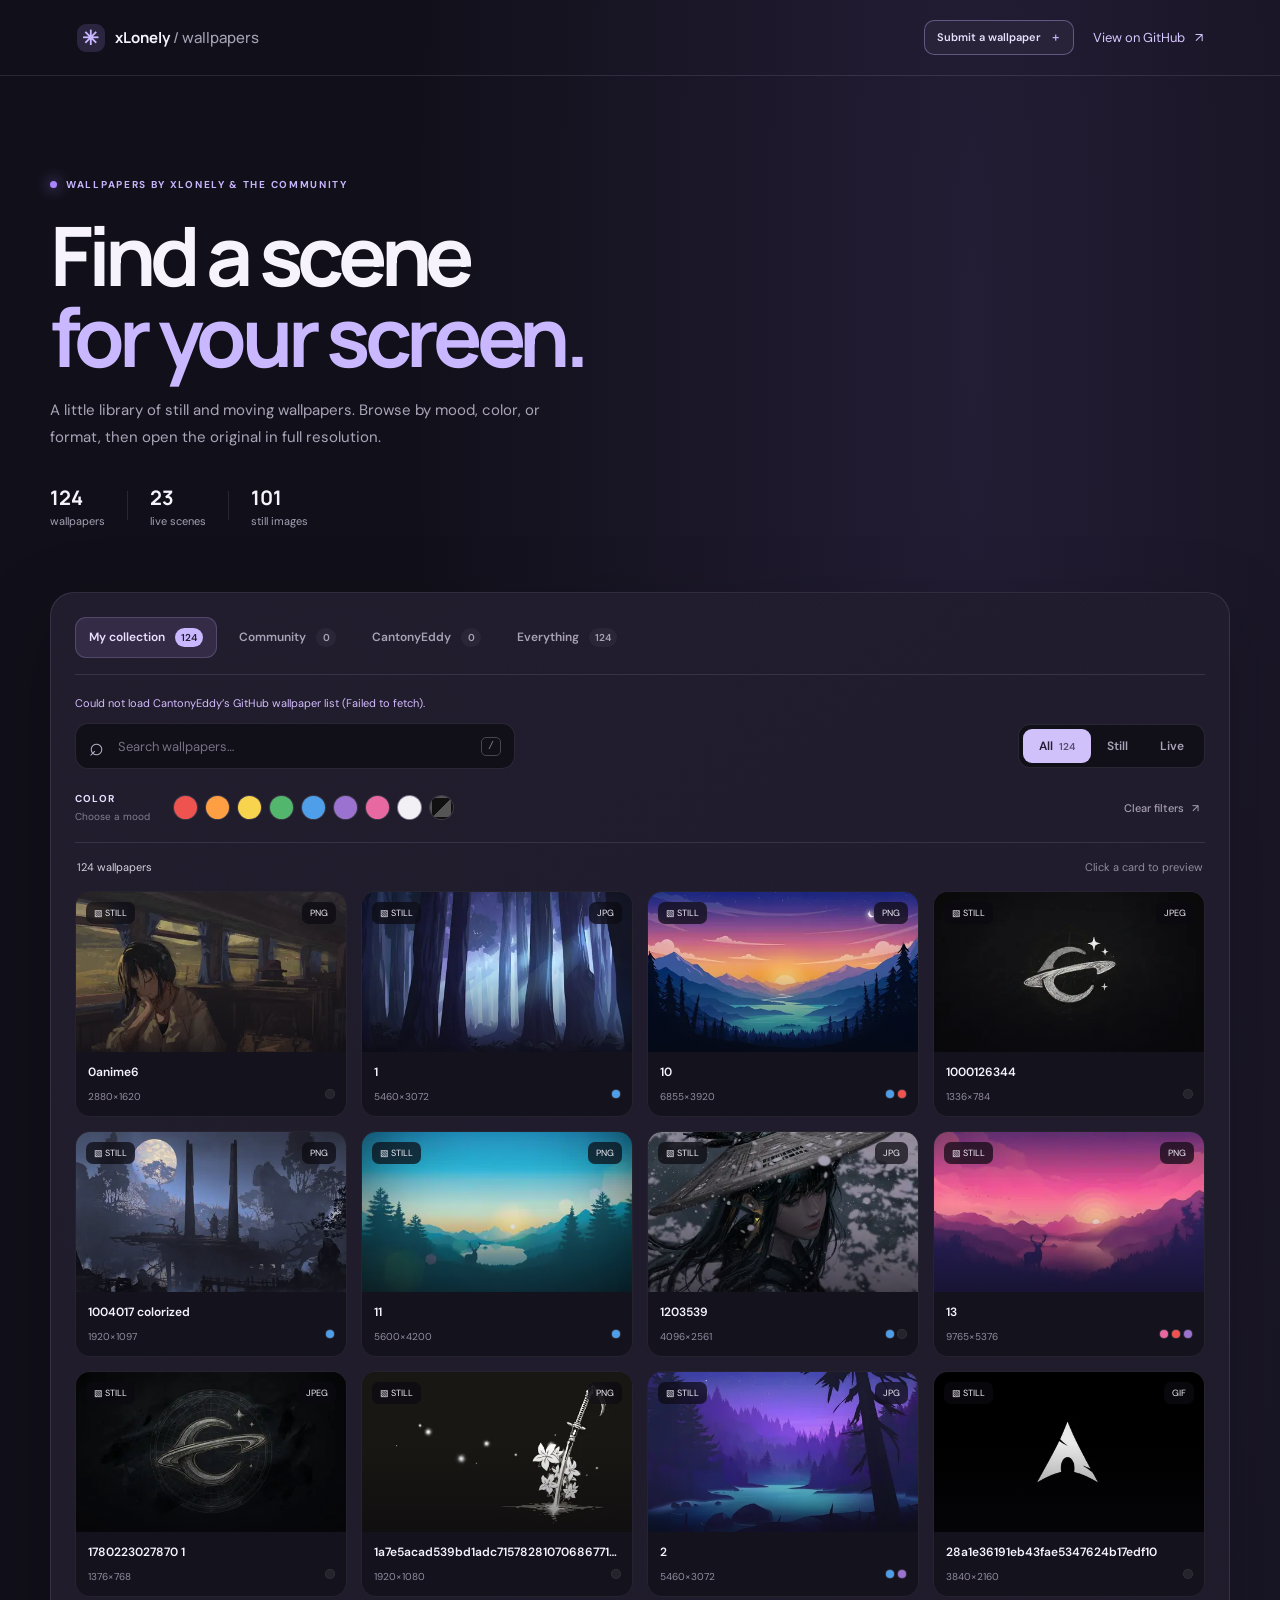
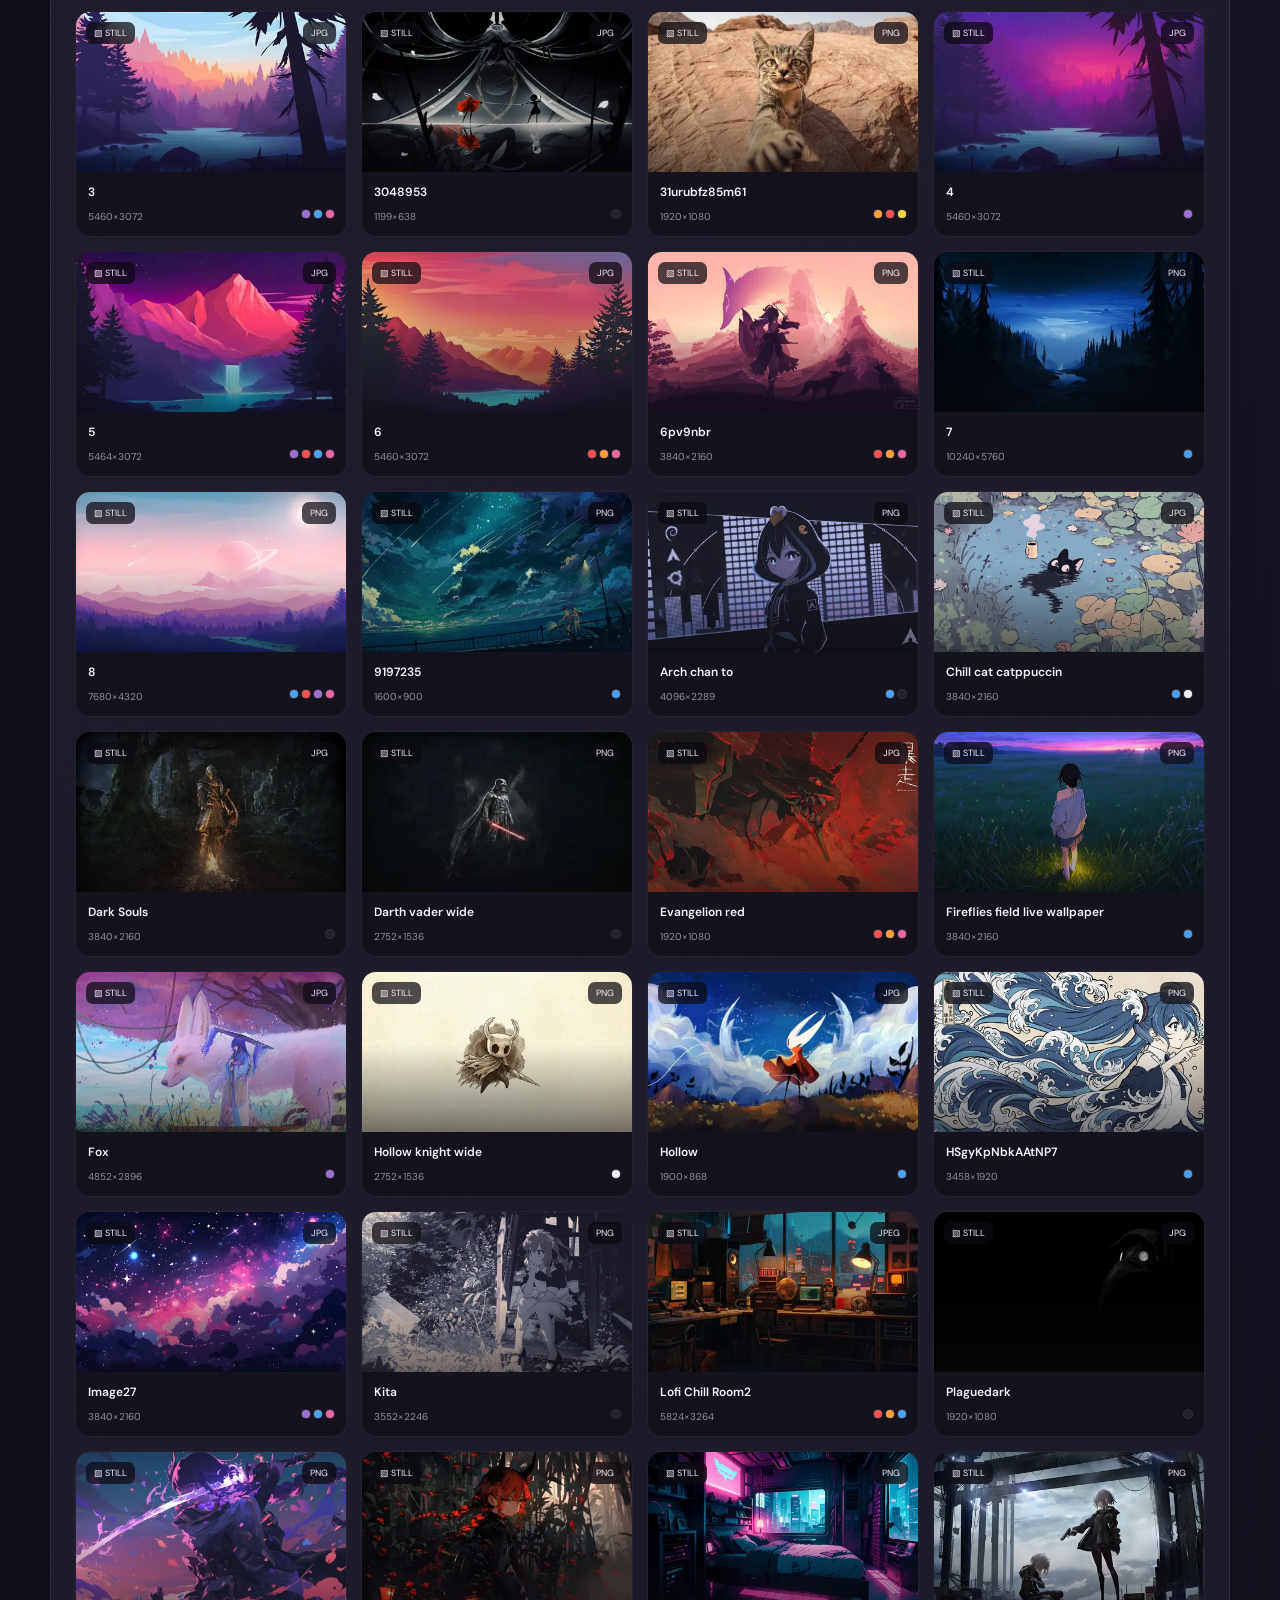
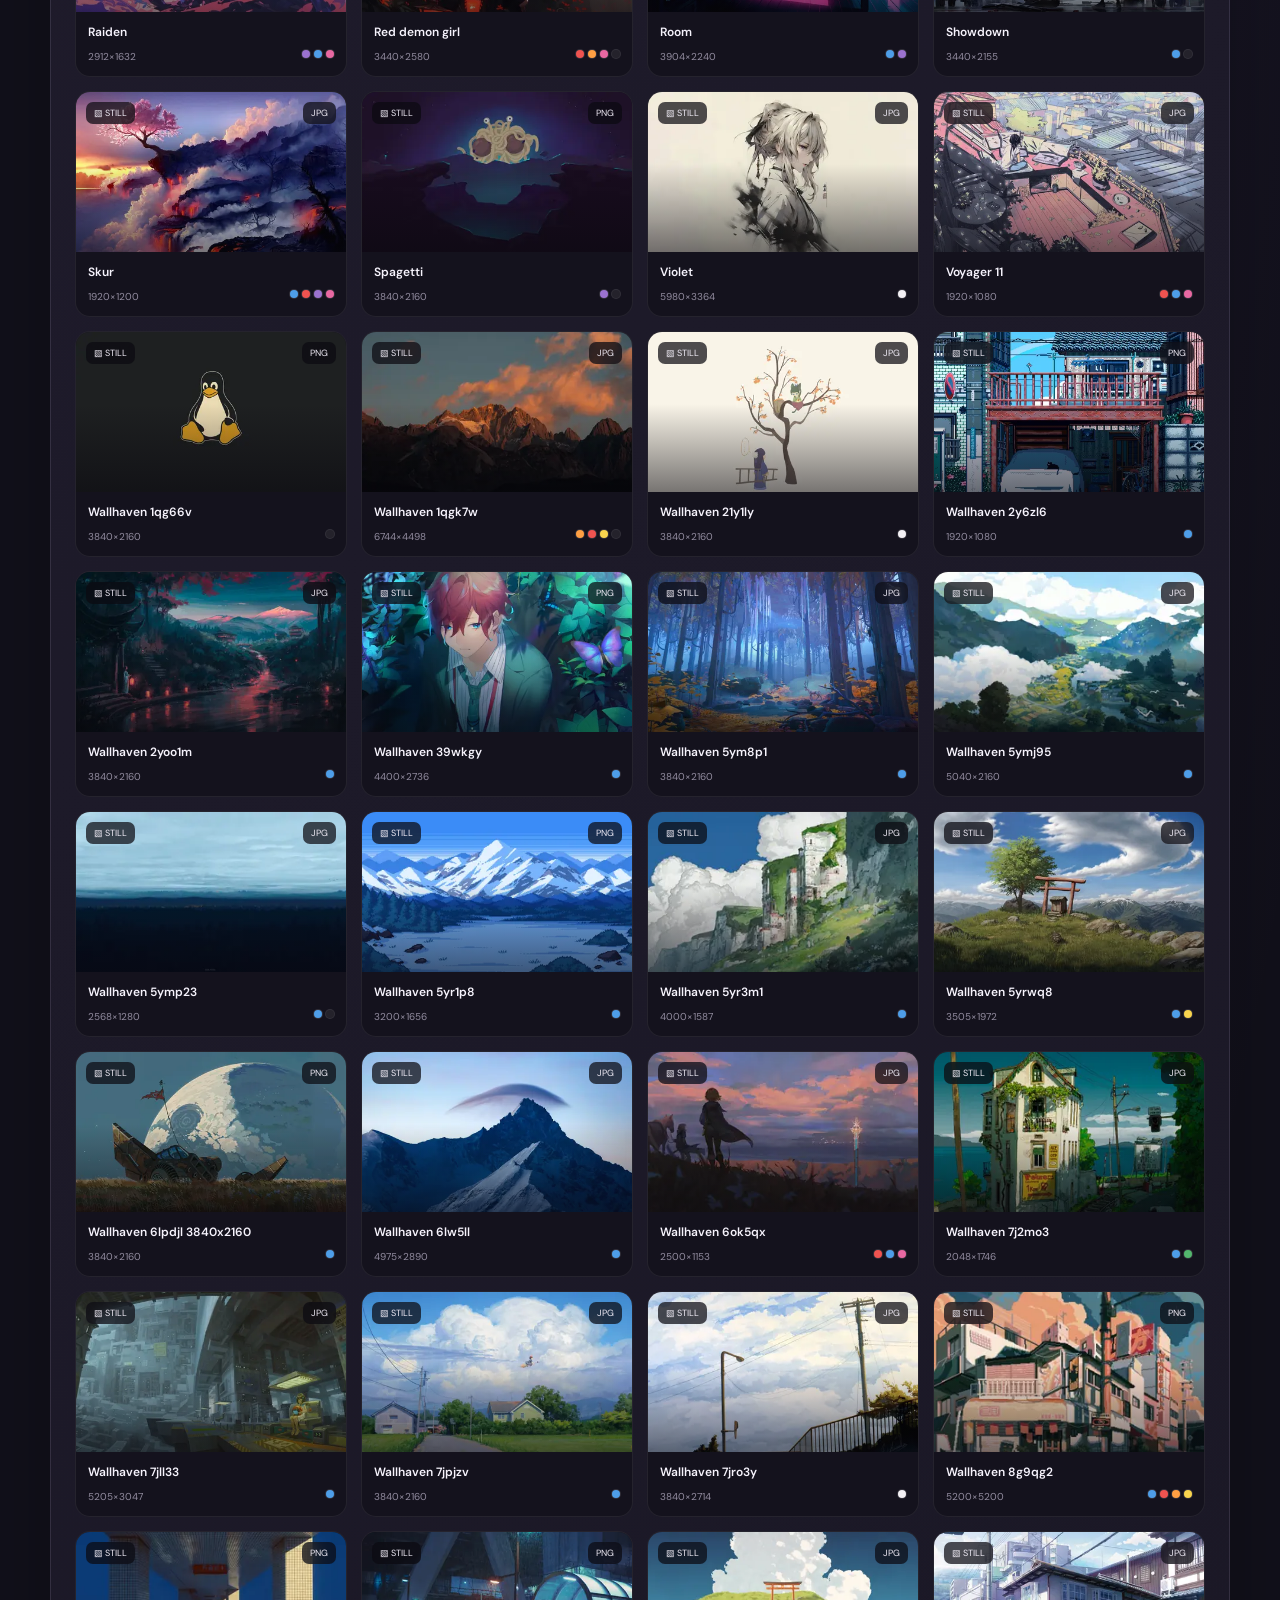
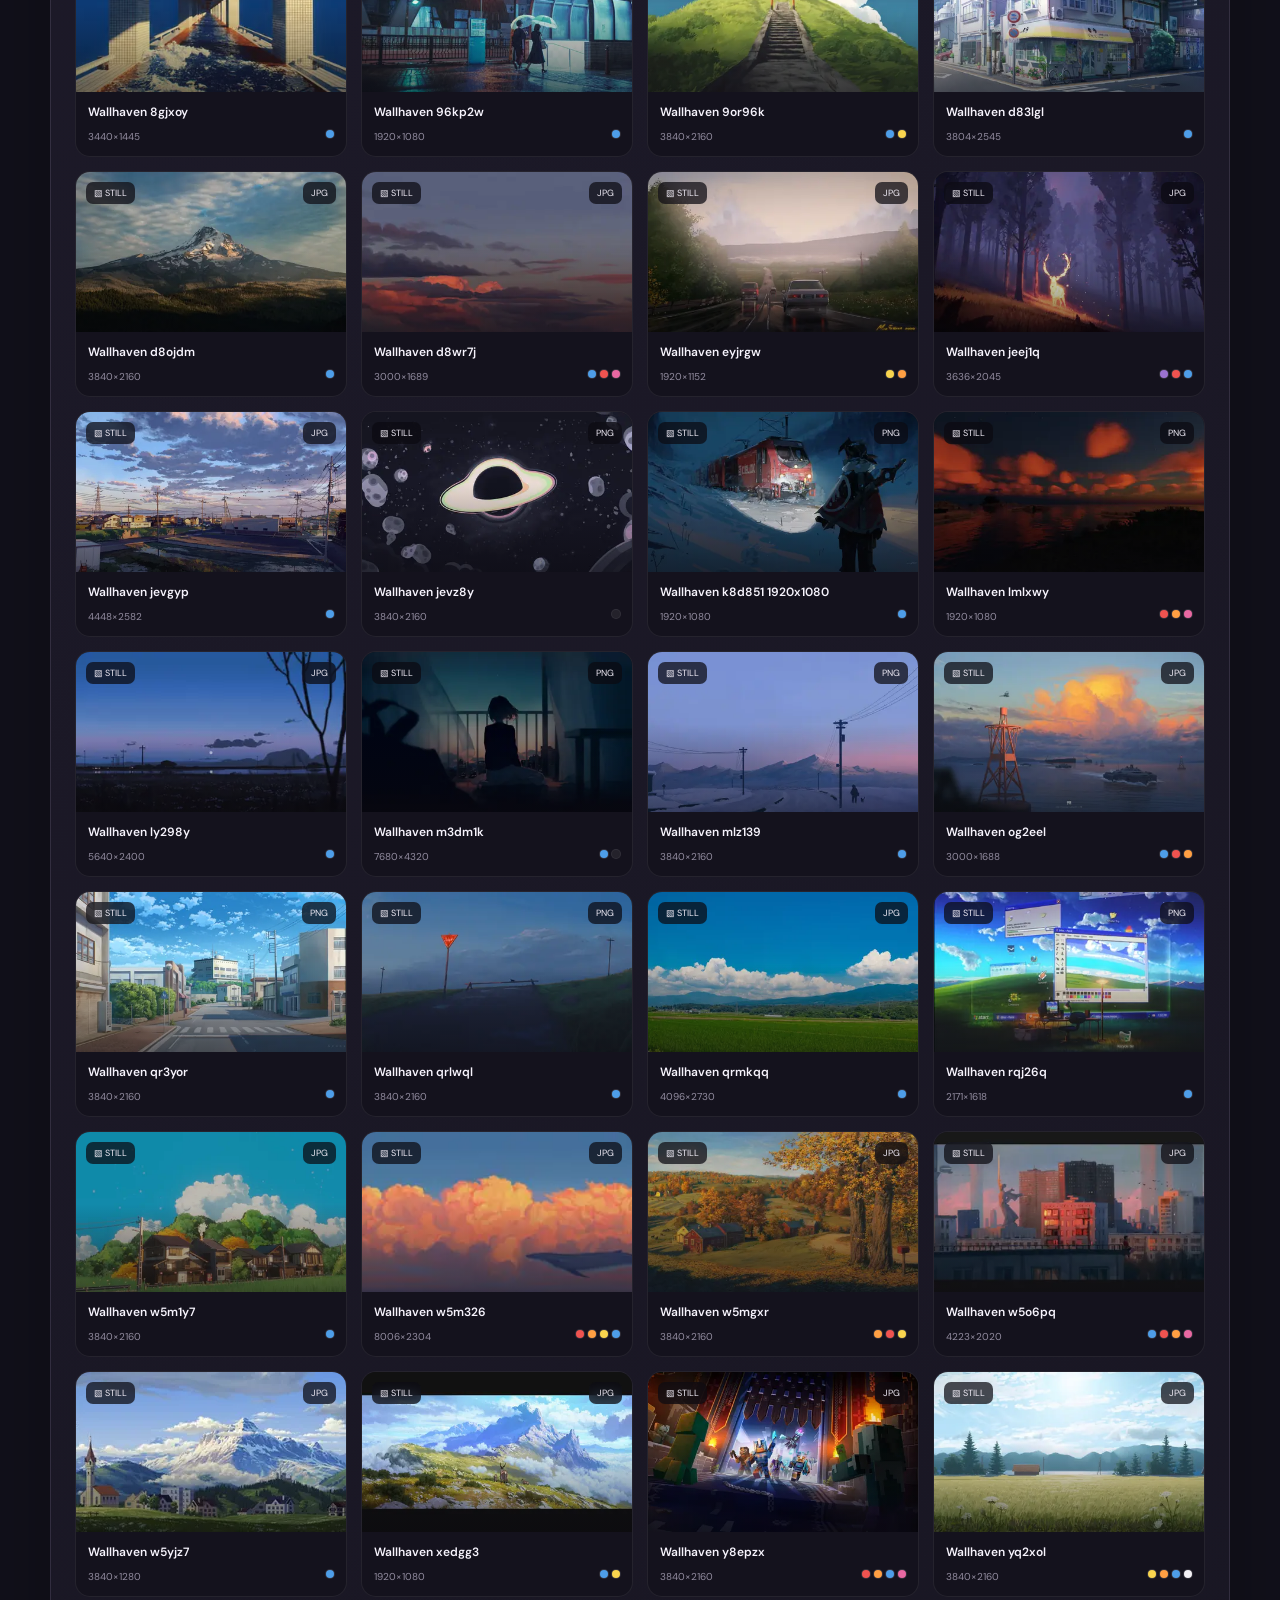
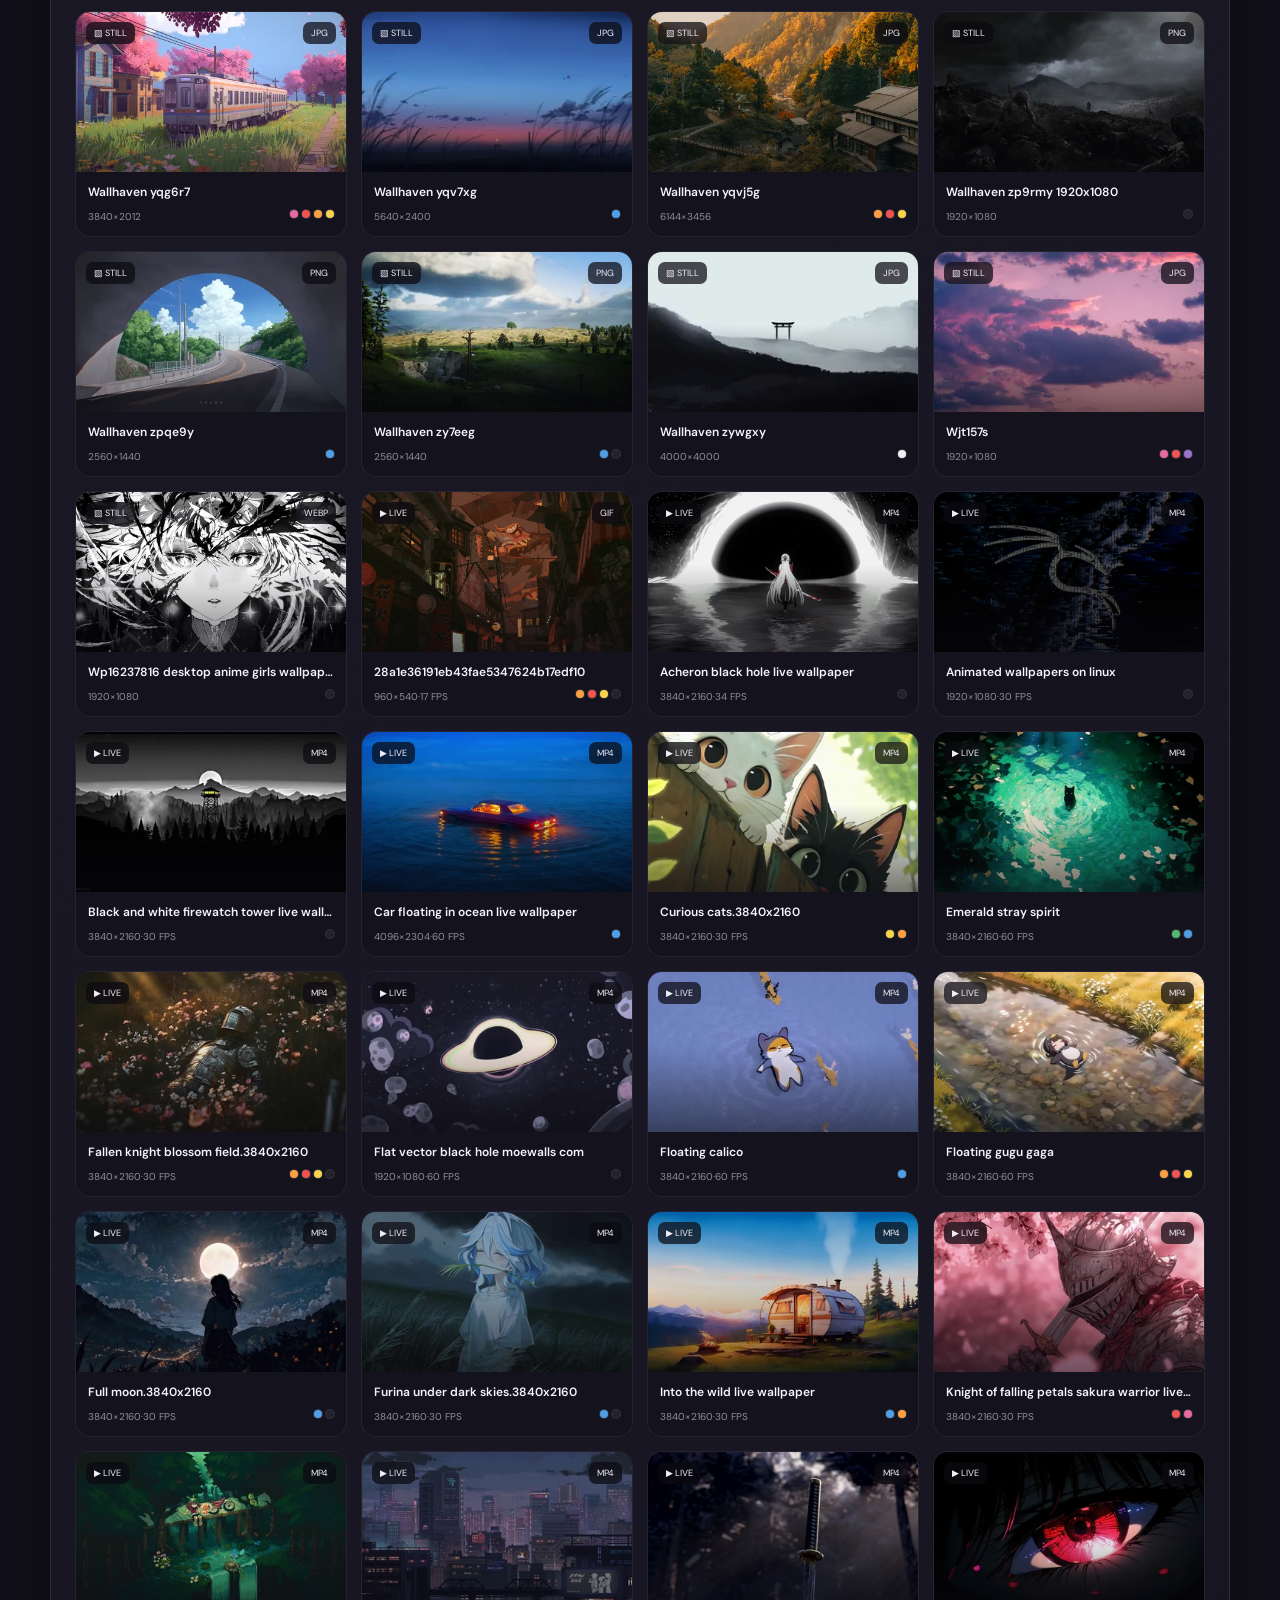
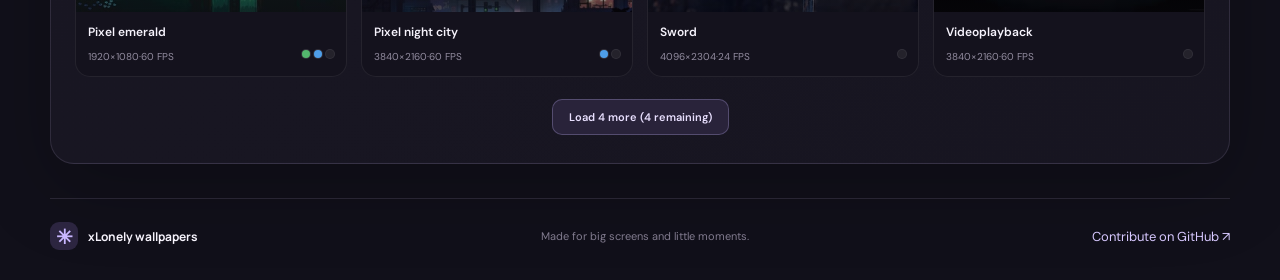
==== commit ea22f0ed: "Add credited CantonyEddy wallpaper collection" ====
--- a/index.html
+++ b/index.html
@@ -27,17 +27,21 @@
       <div class="collection-tabs" role="group" aria-label="Wallpaper collection">
         <button class="collection-tab active" data-collection="personal" aria-pressed="true">My collection <span id="personal-tab-count">0</span></button>
         <button class="collection-tab" data-collection="community" aria-pressed="false">Community <span id="community-tab-count">0</span></button>
+        <button class="collection-tab" data-collection="cantony" aria-pressed="false">CantonyEddy <span id="cantony-tab-count">0</span></button>
         <button class="collection-tab" data-collection="all" aria-pressed="false">Everything <span id="everything-tab-count">0</span></button>
       </div>
+      <p id="source-status" class="source-status hidden" role="status"></p>
       <div class="toolbar">
         <label class="searchbox"><span aria-hidden="true">⌕</span><input id="search" type="search" placeholder="Search wallpapers…" autocomplete="off"><kbd>/</kbd></label>
         <div class="type-tabs" role="group" aria-label="Wallpaper type">
           <button class="type-tab active" data-kind="all">All <span id="all-tab-count"></span></button><button class="type-tab" data-kind="still">Still</button><button class="type-tab" data-kind="live">Live</button>
         </div>
       </div>
+      <div class="source-category-bar hidden" id="source-category-bar"><div class="filter-title">CATEGORY <span>From CantonyEddy’s folders</span></div><div class="source-category-filters" id="source-category-filters" role="group" aria-label="Filter by source category"></div><button id="refresh-source" class="refresh-source" type="button">Refresh source</button></div>
       <div class="filterbar"><div class="filter-title">COLOR <span>Choose a mood</span></div><div class="color-filters" id="color-filters" role="group" aria-label="Filter by color"></div><button class="clear-filter" id="clear-filters">Clear filters <span>↗</span></button></div>
       <div class="results-line"><span id="results-count">Loading collection…</span><span>Click a card to preview</span></div>
       <div class="grid" id="wallpaper-grid" aria-live="polite"></div>
+      <div class="load-more-wrap"><button id="load-more" class="load-more hidden" type="button">Load more wallpapers</button></div>
       <div class="empty hidden" id="empty-state"><div class="empty-icon">⌕</div><h2>No wallpapers found</h2><p>Try another search or clear your filters.</p><button id="empty-clear">Reset filters</button></div>
     </section>
   </main>
--- a/styles.css
+++ b/styles.css
@@ -13,3 +13,23 @@
 .viewer-contributor{margin-top:6px!important;font-size:11px!important}
 .viewer-contributor.hidden{display:none}
 @media(max-width:650px){.collection-tabs{gap:4px;overflow-x:auto}.collection-tab{flex:0 0 auto;padding:9px 10px;font-size:11px}}
+
+.source-category-bar{display:flex;align-items:center;gap:24px;padding:18px 0;border-bottom:1px solid var(--line)}
+.source-category-filters{display:flex;align-items:center;gap:7px;flex-wrap:wrap}
+.source-category-tab{border:1px solid var(--line);border-radius:999px;background:#111019;color:#a9a2b6;padding:7px 10px;font:500 10px 'DM Sans';cursor:pointer}
+.source-category-tab:hover{border-color:#c9b7ff66;color:#e9e0ff}
+.source-category-tab.active{border-color:#c9b7ff;background:#c9b7ff;color:#241d30}
+.card-category{display:inline-block;margin:-4px 0 8px;padding:4px 7px;border:1px solid #c9b7ff33;border-radius:999px;color:#c9b7ff;font-size:9px}
+.card-contributor a,.viewer-contributor a{color:#c9b7ff;text-decoration:none}
+.card-contributor a:hover,.viewer-contributor a:hover{text-decoration:underline}
+.source-status{margin:0 0 12px;color:#d4bcff;font-size:11px;line-height:1.5}
+.load-more-wrap{display:flex;justify-content:center;padding:22px 0 4px}
+.load-more{border:1px solid #c9b7ff45;border-radius:10px;background:#29233a;color:#e9e0ff;padding:10px 16px;font:600 11px 'DM Sans';cursor:pointer}
+.load-more:hover{background:#38304a}
+.load-more.hidden{display:none}
+@media(max-width:650px){.source-category-bar{align-items:flex-start;flex-direction:column;gap:12px}.source-category-filters{gap:6px}}
+.source-category-bar.hidden{display:none}
+.refresh-source{margin-left:auto;flex:0 0 auto;border:1px solid #c9b7ff45;border-radius:9px;background:#29233a;color:#e9e0ff;padding:7px 10px;font:500 10px 'DM Sans';cursor:pointer}
+.refresh-source:hover{background:#38304a}
+.refresh-source:disabled{opacity:.55;cursor:wait}
+@media(max-width:650px){.refresh-source{margin-left:0}}
